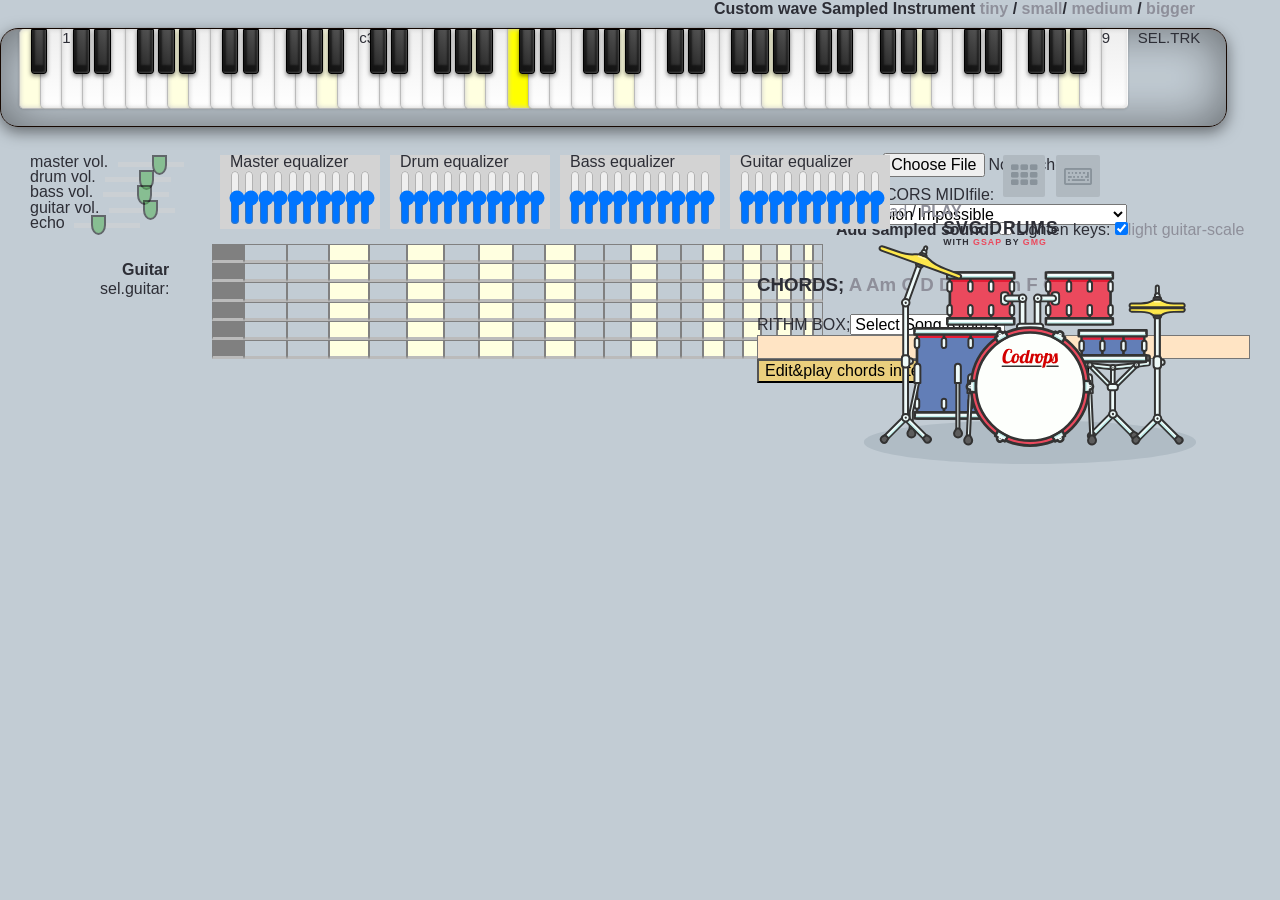
==== index.html @ 3597c22a "Rename ,,,,MyStudio_sampledInstruments.html to index.html" ====
<html>
	<head>
		<!-- myCustomInstrument-->
		<script src="vendors/MIDIFile.js"></script>
		<script src="js/myCustomInstrument.js"></script>
		<script src="vendors/WebAudioFontPlayer_v1.04.js"></script>
		<!-- do not include not used below-->
		<script src="_webaudiofontdata/0250_Acoustic Guitar Steel/0250_JCLive_sf2_file.js"></script>
		<script src="_webaudiofontdata/0290_Elektrik Guitar Overdriven/0290_SBLive_sf2.js"></script>		
		<script src="_webaudiofontdata/0300_Elektrik Guitar Distortion/0300_SBLive_sf2.js"></script>		
		<script src="_webaudiofontdata/0340_Electric Bass pick/0340_SBLive_sf2.js"></script>	
		<script src="_webaudiofontdata/,Drums/SBLive/12835_0_SBLive_sf2.js"></script>		
		<script src="_webaudiofontdata/,Drums/SBLive/12838_0_SBLive_sf2.js"></script>		
		<script src="_webaudiofontdata/,Drums/SBLive/12842_0_SBLive_sf2.js"></script>	
		<!-- - -->
		<link rel="shortcut icon" href="favicon.ico">
		<link rel="stylesheet" type="text/css" href="css/normalize.css">
		<link rel="stylesheet" type="text/css" href="css/my_styles.css">	
		<link rel="stylesheet" type="text/css" href="fonts/font-awesome-4.3.0/css/font-awesome.min.css">
		<script src="vendors/jquery-1.12.1.min.js"></script>
	</head>
	<body>
		<div id='pianoKeyboard'>
			<h4 style="position: fixed;top:0;right:85; margin-top:0;cursor: pointer; z-index: 9;">Custom wave Sampled Instrument
				<a href="#" onclick='document.getElementById("pianoset").style.fontSize ="smaller";'>tiny</a> / 
				<a href="#" onclick='document.getElementById("pianoset").style.fontSize ="medium";'><strong>small</strong></a>/ 
				<a href="#" onclick='document.getElementById("pianoset").style.fontSize ="large";'><strong>medium</strong></a> / 
				<a href="#" onclick='document.getElementById("pianoset").style.fontSize ="x-large";'><strong>bigger</strong></a>
				<br/>
			</h4>
			<ul id="pianoset" class="set">
			<!-- reduced midi keyz
					<li id='0'  class="white c " onclick='playKeyNow(0)'>0</li>
					<li id='1'  class="black cs" onclick='playKeyNow(1)'></li>
					<li id='2'  class="white d " onclick='playKeyNow(2)'></li>
					<li id='3'  class="black ds" onclick='playKeyNow(3)'></li>
					<li id='4'  class="white e " onclick='playKeyNow(4)'></li>
					<li id='5'  class="white f " onclick='playKeyNow(5)'></li>
					<li id='6'  class="black fs" onclick='playKeyNow(6)'></li>
					<li id='7'  class="white g " onclick='playKeyNow(7)'></li>
					<li id='8'  class="black gs" onclick='playKeyNow(8)'></li>
					<li id='9'  class="white a " onclick='playKeyNow(9)'></li>
					<li id='10' class="black bs" onclick='playKeyNow(10)'></li>
					<li id='11' class="white b " onclick='playKeyNow(11)'></li>
					<li id='12' class="white c "  onclick='playKeyNow(0+12*1)'></li>
					<li id='13' class="black cs"  onclick='playKeyNow(1+12*1)'></li>
					<li id='14' class="white d " onclick='playKeyNow(2+12*1)'></li>
					<li id='15' class="black ds"  onclick='playKeyNow(3+12*1)'></li>
					<li id='16' class="white e " onclick='playKeyNow(4+12*1)'></li>
					<li id='17' class="white f "  onclick='playKeyNow(5+12*1)'></li>
					<li id='18' class="black fs" onclick='playKeyNow(6+12*1)'></li>
					<li id='19' class="white g "  onclick='playKeyNow(7+12*1)'></li>
					<li id='20' class="black gs"  onclick='playKeyNow(8+12*1)'></li>
				 -->	
					<li id='21' class="white a " onclick='playKeyNow(9+12*1)'></li>
					<li id='22' class="black bs" onclick='playKeyNow(10+12*1)'></li>
					<li id='23' class="white b " onclick='playKeyNow(11+12*1)'></li>
					<li id='24' class="white c " onclick='playKeyNow(0+12*2)'>1</li> <!-- c1-->
					<li id='25' class="black cs" onclick='playKeyNow(1+12*2)'></li>
					<li id='26' class="white d " onclick='playKeyNow(2+12*2)'></li>
					<li id='27' class="black ds" onclick='playKeyNow(3+12*2)'></li>
					<li id='28' class="white e " onclick='playKeyNow(4+12*2)'></li>
					<li id='29' class="white f " onclick='playKeyNow(5+12*2)'></li>
					<li id='30' class="black fs" onclick='playKeyNow(6+12*2)'></li>
					<li id='31' class="white g " onclick='playKeyNow(7+12*2)'></li>
					<li id='32' class="black gs" onclick='playKeyNow(8+12*2)'></li>
					<li id='33' class="white a " onclick='playKeyNow(9+12*2)'></li>		<!-- A0-->
					<li id='34' class="black bs" onclick='playKeyNow(10+12*2)'></li>
					<li id='35' class="white b " onclick='playKeyNow(11+12*2)'></li>
					<li id='36' class="white c " onclick='playKeyNow(0+12*3)'></li> <!--c2  call middle+12-->
					<li id='37' class="black cs" onclick='playKeyNow(1+12*3)'></li>
					<li id='38' class="white d " onclick='playKeyNow(2+12*3)'></li>
					<li id='39' class="black ds" onclick='playKeyNow(3+12*3)'></li>
					<li id='40' class="white e " onclick='playKeyNow(4+12*3)'></li>
					<li id='41' class="white f " onclick='playKeyNow(5+12*3)'></li>
					<li id='42' class="black fs" onclick='playKeyNow(6+12*3)'></li>
					<li id='43' class="white g " onclick='playKeyNow(7+12*3)'></li>
					<li id='44' class="black gs" onclick='playKeyNow(8+12*3)'></li>
					<li id='45' class="white a " onclick='playKeyNow(9+12*3)'></li>
					<li id='46' class="black bs" onclick='playKeyNow(10+12*3)'></li>
					<li id='47' class="white b " onclick='playKeyNow(11+12*3)'></li>
					<li id='48' class="white c " onclick='playKeyNow(0+12*4)'>c3</li> <!--c3 48 4 -->
					<li id='49' class="black cs" onclick='playKeyNow(1+12*4)'></li>
					<li id='50' class="white d " onclick='playKeyNow(2+12*4)'></li>
					<li id='51' class="black ds" onclick='playKeyNow(3+12*4)'></li>
					<li id='52' class="white e " onclick='playKeyNow(4+12*4)'></li>
					<li id='53' class="white f " onclick='playKeyNow(5+12*4)'></li>
					<li id='54' class="black fs" onclick='playKeyNow(6+12*4)'></li>
					<li id='55' class="white g " onclick='playKeyNow(7+12*4)'></li>
					<li id='56' class="black gs" onclick='playKeyNow(8+12*4)'></li>
					<li id='57' class="white a " onclick='playKeyNow(9+12*4)'></li>
					<li id='58' class="black bs" onclick='playKeyNow(10+12*4)'></li>
					<li id='59' class="white b " onclick='playKeyNow(11+12*4)'></li>
					<li id='60' class="white c " onclick='playKeyNow(0+12*5)'></li> <!-- c4 -->
					<li id='61' class="black cs" onclick='playKeyNow(1+12*5)'></li>
					<li id='62' class="white d " onclick='playKeyNow(2+12*5)'></li>
					<li id='63' class="black ds" onclick='playKeyNow(3+12*5)'></li>
					<li id='64' class="white e " onclick='playKeyNow(4+12*5)'></li>
					<li id='65' class="white f " onclick='playKeyNow(5+12*5)'></li>
					<li id='66' class="black fs" onclick='playKeyNow(6+12*5)'></li>
					<li id='67' class="white g " onclick='playKeyNow(7+12*5)'></li>
					<li id='68' class="black gs" onclick='playKeyNow(8+12*5)'></li>
					<li id='69' class="white a " onclick='playKeyNow(9+12*5)'></li>
					<li id='70' class="black bs" onclick='playKeyNow(10+12*5)'></li>
					<li id='71' class="white b " onclick='playKeyNow(11+12*5)'></li>
					<li id='72' class="white c " onclick='playKeyNow(0+12*6)'></li> <!-- c5 -->
					<li id='73' class="black cs" onclick='playKeyNow(1+12*6)'></li>
					<li id='74' class="white d " onclick='playKeyNow(2+12*6)'></li>
					<li id='75' class="black ds" onclick='playKeyNow(3+12*6)'></li>
					<li id='76' class="white e " onclick='playKeyNow(4+12*6)'></li>
					<li id='77' class="white f " onclick='playKeyNow(5+12*6)'></li>
					<li id='78' class="black fs" onclick='playKeyNow(6+12*6)'></li>
					<li id='79' class="white g " onclick='playKeyNow(7+12*6)'></li>
					<li id='80' class="black gs" onclick='playKeyNow(8+12*6)'></li>
					<li id='81' class="white a " onclick='playKeyNow(9+12*6)'></li>
					<li id='82' class="black bs" onclick='playKeyNow(10+12*6)'></li>
					<li id='83' class="white b " onclick='playKeyNow(11+12*6)'></li>
					<li id='84' class="white c " onclick='playKeyNow(0+12*7)'></li> <!-- c6 -->
					<li id='85' class="black cs" onclick='playKeyNow(1+12*7)'></li>
					<li id='86' class="white d " onclick='playKeyNow(2+12*7)'></li>
					<li id='87' class="black ds" onclick='playKeyNow(3+12*7)'></li>
					<li id='88' class="white e " onclick='playKeyNow(4+12*7)'></li>
					<li id='89' class="white f " onclick='playKeyNow(5+12*7)'></li>
					<li id='90' class="black fs" onclick='playKeyNow(6+12*7)'></li>
					<li id='91' class="white g " onclick='playKeyNow(7+12*7)'></li>
					<li id='92' class="black gs" onclick='playKeyNow(8+12*7)'></li>
					<li id='93' class="white a " onclick='playKeyNow(9+12*7)'></li>
					<li id='94' class="black bs" onclick='playKeyNow(10+12*7)'></li>
					<li id='95' class="white b " onclick='playKeyNow(11+12*7)'></li>
					<li id='96' class="white c " onclick='playKeyNow(0+12*8)'></li> <!-- c7 -->
					<li id='97' class="black cs" onclick='playKeyNow(1+12*7)'></li>
					<li id='98' class="white d " onclick='playKeyNow(2+12*7)'></li>
					<li id='99' class="black ds" onclick='playKeyNow(3+12*7)'></li>
					<li id='100' class="white e " onclick='playKeyNow(4+12*7)'></li>
					<li id='101' class="white f " onclick='playKeyNow(5+12*7)'></li>
					<li id='102' class="black fs" onclick='playKeyNow(6+12*7)'></li>
					<li id='103' class="white g " onclick='playKeyNow(7+12*7)'></li>
					<li id='104' class="black gs" onclick='playKeyNow(8+12*7)'></li>
					<li id='105' class="white a " onclick='playKeyNow(9+12*7)'></li>
					<li id='106' class="black bs" onclick='playKeyNow(10+12*7)'></li>
					<li id='107' class="white b " onclick='playKeyNow(11+12*7)'></li>
					<li id='108' class="white c " onclick='playKeyNow(0+12*8)'>9</li> <!-- c8 -->
					<li><div id="Track" style="margin-right: -33; padding-left: 10; z-index:1">SEL.TRK</div></li>
			</ul>
		</div>
		<div id='guitar'><h4 style="position: fixed;top:240;left:122">Guitar</h4>
			<div id="TrackG" style="position: fixed;top:280;left:100">sel.guitar:</div>
			<ul class="string e">
					<li id="e64" class="64" onclick='my_rithm([64],_c,_chord)' title="64"></li><!-- 40-->
					<li id="e65" class="65" onclick='my_rithm([65],_c,_chord)' title="65"></li>
					<li id="e66" class="66" onclick='my_rithm([66],_c,_chord)' title="66"></li>
					<li id="e67" class="67" onclick='my_rithm([67],_c,_chord)' title="67"></li>
					<li id="e68" class="68" onclick='my_rithm([68],_c,_chord)' title="68"></li>
					<li id="e69" class="69" onclick='my_rithm([69],_c,_chord)' title="69"></li>
					<li id="e70" class="70" onclick='my_rithm([70],_c,_chord)' title="70"></li>
					<li id="e71" class="71" onclick='my_rithm([71],_c,_chord)' title="71"></li>
					<li id="e72" class="72" onclick='my_rithm([72],_c,_chord)' title="72"></li>
					<li id="e73" class="73" onclick='my_rithm([73],_c,_chord)' title="73"></li>
					<li id="e74" class="74" onclick='my_rithm([74],_c,_chord)' title="74"></li>
					<li id="e75" class="75" onclick='my_rithm([75],_c,_chord)' title="75"></li>
					<li id="e76" class="76" onclick='my_rithm([76],_c,_chord)' title="76"></li>
					<li id="e77" class="77" onclick='my_rithm([77],_c,_chord)' title="77"></li>
					<li id="e78" class="78" onclick='my_rithm([78],_c,_chord)' title="78"></li>
					<li id="e79" class="79" onclick='my_rithm([79],_c,_chord)' title="79"></li>
					<li id="e80" class="80" onclick='my_rithm([80],_c,_chord)' title="80"></li>
					<li id="e81" class="81" onclick='my_rithm([81],_c,_chord)' title="81"></li>
					<li id="e82" class="82" onclick='my_rithm([82],_c,_chord)' title="82"></li>
					<li id="e83" class="83" onclick='my_rithm([83],_c,_chord)' title="83"></li>
					<li id="e84" class="84" onclick='my_rithm([84],_c,_chord)' title="84"></li>
					<li id="e85" class="85" onclick='my_rithm([85],_c,_chord)' title="85"></li>
					<li id="e86" class="86" onclick='my_rithm([86],_c,_chord)' title="86"></li>
			</ul>
			<ul class="string B">
					<li id="B59" class="59" onclick='my_rithm([59],_c,_chord)'title="59"></li><!-- 40-->
					<li id="B60" class="60" onclick='my_rithm([60],_c,_chord)'title="60"></li>
					<li id="B61" class="61" onclick='my_rithm([61],_c,_chord)'title="61"></li>
					<li id="B62" class="62" onclick='my_rithm([62],_c,_chord)'title="62"></li>
					<li id="B63" class="63" onclick='my_rithm([63],_c,_chord)'title="63"></li>
					<li id="B64" class="64" onclick='my_rithm([64],_c,_chord)'title="64"></li>
					<li id="B65" class="65" onclick='my_rithm([65],_c,_chord)'title="65"></li>
					<li id="B66" class="66" onclick='my_rithm([66],_c,_chord)'title="66"></li>
					<li id="B67" class="67" onclick='my_rithm([67],_c,_chord)'title="67"></li>
					<li id="B68" class="68" onclick='my_rithm([68],_c,_chord)'title="68"></li>
					<li id="B69" class="69" onclick='my_rithm([69],_c,_chord)'title="69"></li>
					<li id="B70" class="70" onclick='my_rithm([70],_c,_chord)'title="70"></li>
					<li id="B71" class="71" onclick='my_rithm([71],_c,_chord)'title="71"></li>
					<li id="B72" class="72" onclick='my_rithm([72],_c,_chord)'title="72"></li>
					<li id="B73" class="73" onclick='my_rithm([73],_c,_chord)'title="73"></li>
					<li id="B74" class="74" onclick='my_rithm([74],_c,_chord)'title="74"></li>
					<li id="B75" class="75" onclick='my_rithm([75],_c,_chord)'title="75"></li>
					<li id="B76" class="76" onclick='my_rithm([76],_c,_chord)'title="76"></li>
					<li id="B77" class="77" onclick='my_rithm([77],_c,_chord)'title="77"></li>
					<li id="B78" class="78" onclick='my_rithm([78],_c,_chord)'title="78"></li>
					<li id="B79" class="79" onclick='my_rithm([79],_c,_chord)'title="79"></li>
					<li id="B80" class="80" onclick='my_rithm([80],_c,_chord)'title="80"></li>
					<li id="B81" class="81" onclick='my_rithm([81],_c,_chord)'title="81"></li>
			</ul>
			<ul class="string G">
					<li id="G55" class="55" onclick='my_rithm([55],_c,_chord)'title="55"></li><!-- 40-->
					<li id="G56" class="56" onclick='my_rithm([56],_c,_chord)'title="56"></li>
					<li id="G57" class="57" onclick='my_rithm([57],_c,_chord)'title="57"></li>
					<li id="G58" class="58" onclick='my_rithm([58],_c,_chord)'title="58"></li>
					<li id="G59" class="59" onclick='my_rithm([59],_c,_chord)'title="59"></li>
					<li id="G60" class="60" onclick='my_rithm([60],_c,_chord)'title="60"></li>
					<li id="G61" class="61" onclick='my_rithm([61],_c,_chord)'title="61"></li>
					<li id="G62" class="62" onclick='my_rithm([62],_c,_chord)'title="62"></li>
					<li id="G63" class="63" onclick='my_rithm([63],_c,_chord)'title="63"></li>
					<li id="G64" class="64" onclick='my_rithm([64],_c,_chord)'title="64"></li>
					<li id="G65" class="65" onclick='my_rithm([65],_c,_chord)'title="65"></li>
					<li id="G66" class="66" onclick='my_rithm([66],_c,_chord)'title="66"></li>
					<li id="G67" class="67" onclick='my_rithm([67],_c,_chord)'title="67"></li>
					<li id="G68" class="68" onclick='my_rithm([68],_c,_chord)'title="68"></li>
					<li id="G69" class="69" onclick='my_rithm([69],_c,_chord)'title="69"></li>
					<li id="G70" class="70" onclick='my_rithm([70],_c,_chord)'title="70"></li>
					<li id="G71" class="71" onclick='my_rithm([71],_c,_chord)'title="71"></li>
					<li id="G72" class="72" onclick='my_rithm([72],_c,_chord)'title="72"></li>
					<li id="G73" class="73" onclick='my_rithm([73],_c,_chord)'title="73"></li>
					<li id="G74" class="74" onclick='my_rithm([74],_c,_chord)'title="74"></li>
					<li id="G75" class="75" onclick='my_rithm([75],_c,_chord)'title="75"></li>
					<li id="G76" class="76" onclick='my_rithm([76],_c,_chord)'title="76"></li>
					<li id="G77" class="77" onclick='my_rithm([77],_c,_chord)'title="77"></li>
			</ul>
			<ul class="string D">
					<li id="D50" class="50" onclick='my_rithm([50],_c,_chord)'title="50"></li><!-- 40-->
					<li id="D51" class="51" onclick='my_rithm([51],_c,_chord)'title="51"></li>
					<li id="D52" class="52" onclick='my_rithm([52],_c,_chord)'title="52"></li>
					<li id="D53" class="53" onclick='my_rithm([53],_c,_chord)'title="53"></li>
					<li id="D54" class="54" onclick='my_rithm([54],_c,_chord)'title="54"></li>
					<li id="D55" class="55" onclick='my_rithm([55],_c,_chord)'title="55"></li>
					<li id="D56" class="56" onclick='my_rithm([56],_c,_chord)'title="56"></li>
					<li id="D57" class="57" onclick='my_rithm([57],_c,_chord)'title="57"></li>
					<li id="D58" class="58" onclick='my_rithm([58],_c,_chord)'title="58"></li>
					<li id="D59" class="59" onclick='my_rithm([59],_c,_chord)'title="59"></li>
					<li id="D60" class="60" onclick='my_rithm([60],_c,_chord)'title="60"></li>
					<li id="D61" class="61" onclick='my_rithm([61],_c,_chord)'title="61"></li>
					<li id="D62" class="62" onclick='my_rithm([62],_c,_chord)'title="62"></li>
					<li id="D63" class="63" onclick='my_rithm([63],_c,_chord)'title="63"></li>
					<li id="D64" class="64" onclick='my_rithm([64],_c,_chord)'title="64"></li>
					<li id="D65" class="65" onclick='my_rithm([65],_c,_chord)'title="65"></li>
					<li id="D66" class="66" onclick='my_rithm([66],_c,_chord)'title="66"></li>
					<li id="D67" class="67" onclick='my_rithm([67],_c,_chord)'title="67"></li>
					<li id="D68" class="68" onclick='my_rithm([68],_c,_chord)'title="68"></li>
					<li id="D69" class="69" onclick='my_rithm([69],_c,_chord)'title="69"></li>
					<li id="D70" class="70" onclick='my_rithm([70],_c,_chord)'title="70"></li>
					<li id="D71" class="71" onclick='my_rithm([71],_c,_chord)'title="71"></li>
					<li id="D72" class="72" onclick='my_rithm([72],_c,_chord)'title="72"></li>
			</ul>
			<ul class="string A">
					<li id="A45" class="45" onclick='my_rithm([45],_c,_chord)'title="45"></li><!-- 40-->
					<li id="A46" class="46" onclick='my_rithm([46],_c,_chord)'title="46"></li>
					<li id="A47" class="47" onclick='my_rithm([47],_c,_chord)'title="47"></li>
					<li id="A48" class="48" onclick='my_rithm([48],_c,_chord)'title="48"></li>
					<li id="A49" class="49" onclick='my_rithm([49],_c,_chord)'title="49"></li>
					<li id="A50" class="50" onclick='my_rithm([50],_c,_chord)'title="50"></li>
					<li id="A51" class="51" onclick='my_rithm([51],_c,_chord)'title="51"></li>
					<li id="A52" class="52" onclick='my_rithm([52],_c,_chord)'title="52"></li>
					<li id="A53" class="53" onclick='my_rithm([53],_c,_chord)'title="53"></li>
					<li id="A54" class="54" onclick='my_rithm([54],_c,_chord)'title="54"></li>
					<li id="A55" class="55" onclick='my_rithm([55],_c,_chord)'title="55"></li>
					<li id="A56" class="56" onclick='my_rithm([56],_c,_chord)'title="56"></li>
					<li id="A57" class="57" onclick='my_rithm([57],_c,_chord)'title="57"></li>
					<li id="A58" class="58" onclick='my_rithm([58],_c,_chord)'title="58"></li>
					<li id="A59" class="59" onclick='my_rithm([59],_c,_chord)'title="59"></li>
					<li id="A60" class="60" onclick='my_rithm([60],_c,_chord)'title="60"></li>
					<li id="A61" class="61" onclick='my_rithm([61],_c,_chord)'title="61"></li>
					<li id="A62" class="62" onclick='my_rithm([62],_c,_chord)'title="62"></li>
					<li id="A63" class="63" onclick='my_rithm([63],_c,_chord)'title="63"></li>
					<li id="A64" class="64" onclick='my_rithm([64],_c,_chord)'title="64"></li>
					<li id="A65" class="65" onclick='my_rithm([65],_c,_chord)'title="65"></li>
					<li id="A66" class="66" onclick='my_rithm([66],_c,_chord)'title="66"></li>
					<li id="A67" class="67" onclick='my_rithm([67],_c,_chord)'title="67"></li>
			</ul>
			<ul class="string E">
					<li id="E40" class="40" onclick='my_rithm([40],_c,_chord)'title="40"></li><!-- 40-->
					<li id="E41" class="41" onclick='my_rithm([41],_c,_chord)'title="41"></li>
					<li id="E42" class="42" onclick='my_rithm([42],_c,_chord)'title="42"></li>
					<li id="E43" class="43" onclick='my_rithm([43],_c,_chord)'title="43"></li>
					<li id="E44" class="44" onclick='my_rithm([44],_c,_chord)'title="44"></li>
					<li id="E45" class="45" onclick='my_rithm([45],_c,_chord)'title="45"></li>
					<li id="E46" class="46" onclick='my_rithm([46],_c,_chord)'title="46"></li>
					<li id="E47" class="47" onclick='my_rithm([47],_c,_chord)'title="47"></li>
					<li id="E48" class="48" onclick='my_rithm([48],_c,_chord)'title="48"></li>
					<li id="E49" class="49" onclick='my_rithm([49],_c,_chord)'title="49"></li>
					<li id="E50" class="50" onclick='my_rithm([50],_c,_chord)'title="50"></li>
					<li id="E51" class="51" onclick='my_rithm([51],_c,_chord)'title="51"></li>
					<li id="E52" class="52" onclick='my_rithm([52],_c,_chord)'title="52"></li>
					<li id="E53" class="53" onclick='my_rithm([53],_c,_chord)'title="53"></li>
					<li id="E54" class="54" onclick='my_rithm([54],_c,_chord)'title="54"></li>
					<li id="E55" class="55" onclick='my_rithm([55],_c,_chord)'title="55"></li>
					<li id="E56" class="56" onclick='my_rithm([56],_c,_chord)'title="56"></li>
					<li id="E57" class="57" onclick='my_rithm([57],_c,_chord)'title="57"></li>
					<li id="E58" class="58" onclick='my_rithm([58],_c,_chord)'title="58"></li>
					<li id="E59" class="59" onclick='my_rithm([59],_c,_chord)'title="59"></li>
					<li id="E60" class="60" onclick='my_rithm([60],_c,_chord)'title="60"></li>
					<li id="E61" class="61" onclick='my_rithm([61],_c,_chord)'title="61"></li>
					<li id="E62" class="62" onclick='my_rithm([62],_c,_chord)'title="62"></li>
			</ul>

			</div>
		<div id='getit'> <p>Local: <input type="file" id="filesinput" name="filesarr[]"/></p><br>
			<p>Select CORS MIDIfile: <select id='midi'></select></p>
			<a href="#" onclick="_download()">Download</a> / <a href="#" onclick="_play()"><strong>PLAY</strong></a><br>
			<strong>Add sampled sound: </strong><input type="checkbox" id="myCheck">
			Lighten keys: <input type="checkbox" id="myCheck2" checked><a href="#" onclick="scale.forEach(function(elm,ndx){showNoteOnKeyboard(elm,3333);});">light guitar-scale</a>
			<div id='my_rithm'>
				<h3>CHORDS; 
				<a href="#" onclick="my_rithm(A,_c,_chord)"> A</a>
				<a href="#" onclick="my_rithm(Am,_c,_chord)"> Am</a>
				<a href="#" onclick="my_rithm(C,_c,_chord)"> C</a>
				<a href="#" onclick="my_rithm(D,_c,_chord)"> D</a>
				<a href="#" onclick="my_rithm(Dm,_c,_chord)"> Dm</a>
				<a href="#" onclick="my_rithm(E,_c,_chord)"> E</a>
				<a href="#" onclick="my_rithm(Em,_c,_chord)"> Em</a>
				<a href="#" onclick="my_rithm(F,_c,_chord)"> F</a>
				<a href="#" onclick="my_rithm(G,_c,_chord)"> G</a>
				<a href="#" onclick="my_rithm(B,_c,_chord)"> B</a>
				</h3>
				RITHM BOX;<select id="rdyrths">
					<option value="Am C " selected>Select Song Rithm</option>
					<option value="Am/ C E\\ G/ Am Am= C/ G\\ C G" >Animals Path</option>
					<option value=" C G C G" >CGCG</option>
				</select><br>
				<textarea id="textToArray"  rows="1" cols="50"style="resize:none; background:bisque;"></textarea><br>
				<button onclick="textaeratoArray(1)"style="resize:none; background:#eacf7d;">Edit&play chords in textArea</button>
				<button onclick="textaeratoArray(1);textaeratoArray(1);"style="resize:none; background:#eacf7d;">Twin</button>
				<button onclick="textaeratoArray(2)"style="resize:none; background:#eacf7d;">Twice</button>
				<div id="arrayOutput"></div>
			</div>	
			<script type="text/javascript"> var debug=true; ///////////// rthm
				var scale = [28, 45, 50, 55, 67, 76];
				var A = [40, 45, 52, 57, 61, 64];
				var Am = [4+12*3+0, 9+12*3+0, 2+12*4+2, 7+12*4+2, 11+12*4+1, 4+12*5+0];
				var B = [41, 46, 53, 58, 62, 65];
				var C =  [4+12*3+0, 9+12*3+3, 2+12*4+2, 7+12*4+0, 11+12*4+1, 4+12*5+0];
				var D = [50, 57, 62, 66];
				var Dm = [50, 57, 62, 65];
				var E =  [4+12*3+0, 9+12*3+2, 2+12*4+2, 7+12*4+1, 11+12*4+0, 4+12*5+0];
				var Em = [40, 47, 52, 59];
				var F = [41, 48, 53, 57, 60, 65];
				var G =  [4+12*3+3, 9+12*3+2, 2+12*4+0, 7+12*4+0, 11+12*4+0, 4+12*5+3];			
				var _c='chords', _s='snap', _d='strumpD',_u='StrumUp',  _song='song', _chord='rithm';
				var slct_rx = document.getElementById('rdyrths');
				var textArea_Elm = document.getElementById('textToArray');
				var arrayOutput = document.getElementById('arrayOutput');
				var varNames = varStyle = new Array();
				///* insert selected rithm to txtarea  stalls*/
				slct_rx.addEventListener("change",function(event){varNames=[];varStyle=[];textArea_Elm.innerText=slct_rx.value;});//, false);
				//
				var selectedPreset = _tone_0250_JCLive_sf2_file;
				function textaeratoArray(n){ arrayOutput.innerText=''; ////// on click play textarea/// get names
						var y=textArea_Elm.value;
						if(n>1) y+=y;
						var x = y.trim().split(' ');	if(debug)console.log(x);//x = JSON.stringify(x);
						for (var i=0; i<x.length; i++){
								// split style
								varStyle[i]=_c;
								if(/[\/]/.test(x[i])) varStyle[i]=_u;
								if(/[\\]/.test(x[i])) varStyle[i]=_d;
								if(/[\=]/.test(x[i])) varStyle[i]=_s;
								x[i] = x[i].replace(/[^\w\s]/gi, ''); //clean specials
								varNames[i]= window[x[i]]; arrayOutput.innerText +=varNames[i]+' '+varStyle[i]+'\n';
						}
						my_rithm(varNames,varStyle,_song);
						varNames = []; varStyle = [];
				}	
				function my_guitar(key){Gplayer.queueChord( audioContext, audioContext.destination, selectedPreset, 0, key, 3);}
				function my_rithm(_notesArray,style,z){ var dur = 1000; Gplayer.cancelQueue(audioContext); ///////
					if(z=='song'){var midiNotes = _notesArray;}
					if(z=='rithm'){var midiNotes = [_notesArray]; var crd=true;}
					if(debug)console.log(midiNotes,style);
					midiNotes.forEach(function (el, index) {if(debug)console.log(el);
						setTimeout(function () {
							midiNotes[index].forEach(function(elm,ndx){showNoteOnKeyboard(elm,dur*1.5);});///
							if(crd){
								if(style=='chords') Gplayer.queueChord(		audioContext, audioContext.destination, selectedPreset, 0, el, 1.5);
								if(style=='snap')	 Gplayer.queueSnap(		  audioContext, audioContext.destination, selectedPreset, 0, el, 1.5);
								if(style=='strumpD')Gplayer.queueStrumDown(audioContext, audioContext.destination, selectedPreset, 0, el, 1.5);
								if(style=='StrumUp')Gplayer.queueStrumUp(	audioContext, audioContext.destination, selectedPreset, 0, el, 1.5);
							}else{
								if(style[index]=='chords') Gplayer.queueChord(		 audioContext, audioContext.destination, selectedPreset, 0, el, 1.5);
								if(style[index]=='snap')	 Gplayer.queueSnap(		 audioContext, audioContext.destination, selectedPreset, 0, el, 1.5);
								if(style[index]=='strumpD')Gplayer.queueStrumDown(audioContext, audioContext.destination, selectedPreset, 0, el, 1.5);
								if(style[index]=='StrumUp')Gplayer.queueStrumUp(	 audioContext, audioContext.destination, selectedPreset, 0, el, 1.5);
							}
						}, index * dur);
						setTimeout(function(){arrayOutput.innerText='';}, 5000);
					});
					if(debug)console.log('rithm Loop finished.');
				}
			</script>
	
			<script>//cors
				var _files=[
				{title:'Test file',path:'Audio/midi/123.mid'},
				{title:'Dave Brubeck -Take Five',path:'Audio/midi/brubeck_dave-take_five.mid'},
				{title:'Jerry Lee Lewis -Great Balls of Fire',path:'Audio/midi/Jerry_Lee_Lewis_-_Great_Balls_of_Fire.mid'},
				{title:'Mission Impossible',path:'Audio/midi/Movie_Themes_-_Mission_Impossible.mid'},
				{title:'Mozart -Symphony No.40 p.1,',path:'Audio/midi/sym40-1.mid'},
				{title:'Nirvana - Come As You Are',path:'Audio/midi/Nirvana_-_Come_As_You_Are.mid'},
				{title:'Pirates of the Caribbean',path:'Audio/midi/Hans_Zimmer_-_Pirates_Of_The_Caribbean.mid'},
				{title:'Psycho ',path:'Audio/midi/Movie_Themes_-_Psycho.mid'},
				{title:'The Good, the Bad and the Ugly',path:'Audio/midi/GoodTheBadAndTheUgly.mid'},
				{title:'The Phantom of the Opera',path:'Audio/midi/Movie_Themes_-_Phantom_Of_The_Opera.mid'},
				{title:'U96 Das Boot',path:'Audio/midi/DasBoot.mid'},
				{title:'Sample 1',path:'Audio/C2right.mp3'},
				{title:'Sample 2',path:'Audio/F2right.mp3'}
				];
				var selmdx = document.getElementById('midi');/* selected */ 
				for(var i = 0; i < _files.length; i++){
					var opt = document.createElement('option'); if(debug)console.log(_files[i].title,_files[i].path);
					opt.innerHTML = ''+(i+1)+'. '+_files[i].title;
					opt.value = _files[i].path; if(debug)console.log(opt.innerHTML,opt.value);
					if(i==3){opt.selected = 'selected'}
					selmdx.appendChild(opt);
				}
				function _download() {var c=selmdx.value; location.href=c;if(debug)console.log(c);
					///gerekyok//let steak = _files.filter(obj => obj.title === c); console.log(c, steak[0].title, steak[0].path);l ocation.href=steak[0].path;
				}	
				function _play() {var c=selmdx.value; handleExample(c);
					///gerekyok//let steak = _files.filter(obj => obj.title === c); console.log(c, steak[0].title, steak[0].path); handleExample(steak[0].path);
				}								
			</script>	
		</div>
		<div id='Cntrls'></div>
		<div style='position: fixed; width:200px; left: 30; top: 155;'>
			<p>master vol. <input type="range" class="slider" value="1.0" min="0.0" max="1.5" step="0.1" onchange="channelMaster.output.gain.setTargetAtTime(value,0,0.0001);"></p>
			<p>drum vol.   <input type="range" class="slider" value="1.0" min="0.0" max="1.5" step="0.1" onchange="channelDrums.output.gain.setTargetAtTime(value,0,0.0001);"></p>
			<p>bass vol.   <input type="range" class="slider" value="1.0" min="0.0" max="1.5" step="0.1" onchange="channelBass.output.gain.setTargetAtTime(value,0,0.0001);"></p>
			<p>guitar vol. <input type="range" class="slider" value="1.0" min="0.0" max="1.5" step="0.1" onchange="channelDistortion.output.gain.setTargetAtTime(value,0,0.0001);"></p>
			<p>echo <input type="range" class="slider" value="0.5" min="0.0" max="1.5" step="0.1" onchange="reverberator.wet.gain.setTargetAtTime(value,0,0.0001);"></p>
		</div>	
		<div class='mixer' style='left: 220;'>
		<p>Master equalizer</p>	
			<input type="range" orient="vertical" value="0.0" min="-10.0" max="10.0" step="1" onchange="channelMaster.band32.gain.setTargetAtTime(value,0,0.0001);"/>
			<input type="range" orient="vertical" value="0.0" min="-10.0" max="10.0" step="1" onchange="channelMaster.band64.gain.setTargetAtTime(value,0,0.0001);"/>
			<input type="range" orient="vertical" value="0.0" min="-10.0" max="10.0" step="1" onchange="channelMaster.band128.gain.setTargetAtTime(value,0,0.0001);"/>
			<input type="range" orient="vertical" value="0.0" min="-10.0" max="10.0" step="1" onchange="channelMaster.band256.gain.setTargetAtTime(value,0,0.0001);"/>
			<input type="range" orient="vertical" value="0.0" min="-10.0" max="10.0" step="1" onchange="channelMaster.band512.gain.setTargetAtTime(value,0,0.0001);"/>
			<input type="range" orient="vertical" value="0.0" min="-10.0" max="10.0" step="1" onchange="channelMaster.band1k.gain.setTargetAtTime(value,0,0.0001);"/>
			<input type="range" orient="vertical" value="0.0" min="-10.0" max="10.0" step="1" onchange="channelMaster.band2k.gain.setTargetAtTime(value,0,0.0001);"/>
			<input type="range" orient="vertical" value="0.0" min="-10.0" max="10.0" step="1" onchange="channelMaster.band4k.gain.setTargetAtTime(value,0,0.0001);"/>
			<input type="range" orient="vertical" value="0.0" min="-10.0" max="10.0" step="1" onchange="channelMaster.band8k.gain.setTargetAtTime(value,0,0.0001);"/>
			<input type="range" orient="vertical" value="0.0" min="-10.0" max="10.0" step="1" onchange="channelMaster.band16k.gain.setTargetAtTime(value,0,0.0001);"/>
		</div>	
		<div class='mixer' style='left: 390;'>
		<p>Drum equalizer</p>
			<input type="range" orient="vertical" value="0.0" min="-10.0" max="10.0" step="1" onchange="channelDrums.band32.gain.setTargetAtTime(value,0,0.0001);"/>
			<input type="range" orient="vertical" value="0.0" min="-10.0" max="10.0" step="1" onchange="channelDrums.band64.gain.setTargetAtTime(value,0,0.0001);"/>
			<input type="range" orient="vertical" value="0.0" min="-10.0" max="10.0" step="1" onchange="channelDrums.band128.gain.setTargetAtTime(value,0,0.0001);"/>
			<input type="range" orient="vertical" value="0.0" min="-10.0" max="10.0" step="1" onchange="channelDrums.band256.gain.setTargetAtTime(value,0,0.0001);"/>
			<input type="range" orient="vertical" value="0.0" min="-10.0" max="10.0" step="1" onchange="channelDrums.band512.gain.setTargetAtTime(value,0,0.0001);"/>
			<input type="range" orient="vertical" value="0.0" min="-10.0" max="10.0" step="1" onchange="channelDrums.band1k.gain.setTargetAtTime(value,0,0.0001);"/>
			<input type="range" orient="vertical" value="0.0" min="-10.0" max="10.0" step="1" onchange="channelDrums.band2k.gain.setTargetAtTime(value,0,0.0001);"/>
			<input type="range" orient="vertical" value="0.0" min="-10.0" max="10.0" step="1" onchange="channelDrums.band4k.gain.setTargetAtTime(value,0,0.0001);"/>
			<input type="range" orient="vertical" value="0.0" min="-10.0" max="10.0" step="1" onchange="channelDrums.band8k.gain.setTargetAtTime(value,0,0.0001);"/>
			<input type="range" orient="vertical" value="0.0" min="-10.0" max="10.0" step="1" onchange="channelDrums.band16k.gain.setTargetAtTime(value,0,0.0001);"/>
		</div>
		<div class='mixer' style='left: 560;'>
		<p>Bass equalizer</p>	
			<input type="range" orient="vertical" value="0.0" min="-10.0" max="10.0" step="1" onchange="channelBass.band32.gain.setTargetAtTime(value,0,0.0001);"/>
			<input type="range" orient="vertical" value="0.0" min="-10.0" max="10.0" step="1" onchange="channelBass.band64.gain.setTargetAtTime(value,0,0.0001);"/>
			<input type="range" orient="vertical" value="0.0" min="-10.0" max="10.0" step="1" onchange="channelBass.band128.gain.setTargetAtTime(value,0,0.0001);"/>
			<input type="range" orient="vertical" value="0.0" min="-10.0" max="10.0" step="1" onchange="channelBass.band256.gain.setTargetAtTime(value,0,0.0001);"/>
			<input type="range" orient="vertical" value="0.0" min="-10.0" max="10.0" step="1" onchange="channelBass.band512.gain.setTargetAtTime(value,0,0.0001);"/>
			<input type="range" orient="vertical" value="0.0" min="-10.0" max="10.0" step="1" onchange="channelBass.band1k.gain.setTargetAtTime(value,0,0.0001);"/>
			<input type="range" orient="vertical" value="0.0" min="-10.0" max="10.0" step="1" onchange="channelBass.band2k.gain.setTargetAtTime(value,0,0.0001);"/>
			<input type="range" orient="vertical" value="0.0" min="-10.0" max="10.0" step="1" onchange="channelBass.band4k.gain.setTargetAtTime(value,0,0.0001);"/>
			<input type="range" orient="vertical" value="0.0" min="-10.0" max="10.0" step="1" onchange="channelBass.band8k.gain.setTargetAtTime(value,0,0.0001);"/>
			<input type="range" orient="vertical" value="0.0" min="-10.0" max="10.0" step="1" onchange="channelBass.band16k.gain.setTargetAtTime(value,0,0.0001);"/>
		</div>
		<div class='mixer' style='left: 730;'>
		<p>Guitar equalizer</p>	
			<input type="range" orient="vertical" value="0.0" min="-10.0" max="10.0" step="1" onchange="channelDistortion.band32.gain.setTargetAtTime(value,0,0.0001);"/>
			<input type="range" orient="vertical" value="0.0" min="-10.0" max="10.0" step="1" onchange="channelDistortion.band64.gain.setTargetAtTime(value,0,0.0001);"/>
			<input type="range" orient="vertical" value="0.0" min="-10.0" max="10.0" step="1" onchange="channelDistortion.band128.gain.setTargetAtTime(value,0,0.0001);"/>
			<input type="range" orient="vertical" value="0.0" min="-10.0" max="10.0" step="1" onchange="channelDistortion.band256.gain.setTargetAtTime(value,0,0.0001);"/>
			<input type="range" orient="vertical" value="0.0" min="-10.0" max="10.0" step="1" onchange="channelDistortion.band512.gain.setTargetAtTime(value,0,0.0001);"/>
			<input type="range" orient="vertical" value="0.0" min="-10.0" max="10.0" step="1" onchange="channelDistortion.band1k.gain.setTargetAtTime(value,0,0.0001);"/>
			<input type="range" orient="vertical" value="0.0" min="-10.0" max="10.0" step="1" onchange="channelDistortion.band2k.gain.setTargetAtTime(value,0,0.0001);"/>
			<input type="range" orient="vertical" value="0.0" min="-10.0" max="10.0" step="1" onchange="channelDistortion.band4k.gain.setTargetAtTime(value,0,0.0001);"/>
			<input type="range" orient="vertical" value="0.0" min="-10.0" max="10.0" step="1" onchange="channelDistortion.band8k.gain.setTargetAtTime(value,0,0.0001);"/>
			<input type="range" orient="vertical" value="0.0" min="-10.0" max="10.0" step="1" onchange="channelDistortion.band16k.gain.setTargetAtTime(value,0,0.0001);"/>
		</div>
    <!-- svg drum container -->
		<div class="container">
			<div class="content">
			  <header class="codrops-header"><h1>svg.Drums <span>with <a href="http://greensock.com/">GSAP</a> by <a href="./">GMG</a></span></h1></header>
				<div id="container-sequencer" class="container-sequencer collapse">
					<div id="sequencer" class="sequencer">
						<div class="row" data-target-drum="crash">
							<img src="img/drums/crash.png" alt="Crash">
							<label><input type="checkbox"><span></span></label>
							<label><input type="checkbox"><span></span></label>
							<label><input type="checkbox"><span></span></label>
							<label><input type="checkbox"><span></span></label>
							<label><input type="checkbox"><span></span></label>
							<label><input type="checkbox"><span></span></label>
							<label><input type="checkbox"><span></span></label>
							<label><input type="checkbox"><span></span></label>
							<label><input type="checkbox"><span></span></label>
							<label><input type="checkbox"><span></span></label>
							<label><input type="checkbox"><span></span></label>
							<label><input type="checkbox"><span></span></label>
							<label><input type="checkbox"><span></span></label>
							<label><input type="checkbox"><span></span></label>
							<label><input type="checkbox"><span></span></label>
							<label><input type="checkbox"><span></span></label>
						</div>
						<div class="row" data-target-drum="hiHat">
							<img src="img/drums/hi-hat.png" alt="Hi hat">
							<label><input type="checkbox"><span></span></label>
							<label><input type="checkbox"><span></span></label>
							<label><input type="checkbox"><span></span></label>
							<label><input type="checkbox"><span></span></label>
							<label><input type="checkbox"><span></span></label>
							<label><input type="checkbox"><span></span></label>
							<label><input type="checkbox"><span></span></label>
							<label><input type="checkbox"><span></span></label>
							<label><input type="checkbox"><span></span></label>
							<label><input type="checkbox"><span></span></label>
							<label><input type="checkbox"><span></span></label>
							<label><input type="checkbox"><span></span></label>
							<label><input type="checkbox"><span></span></label>
							<label><input type="checkbox"><span></span></label>
							<label><input type="checkbox"><span></span></label>
							<label><input type="checkbox"><span></span></label>
						</div>
						<div class="row" data-target-drum="snare">
							<img src="img/drums/snare.png" alt="Snare">
							<label><input type="checkbox"><span></span></label>
							<label><input type="checkbox"><span></span></label>
							<label><input type="checkbox"><span></span></label>
							<label><input type="checkbox"><span></span></label>
							<label><input type="checkbox"><span></span></label>
							<label><input type="checkbox"><span></span></label>
							<label><input type="checkbox"><span></span></label>
							<label><input type="checkbox"><span></span></label>
							<label><input type="checkbox"><span></span></label>
							<label><input type="checkbox"><span></span></label>
							<label><input type="checkbox"><span></span></label>
							<label><input type="checkbox"><span></span></label>
							<label><input type="checkbox"><span></span></label>
							<label><input type="checkbox"><span></span></label>
							<label><input type="checkbox"><span></span></label>
							<label><input type="checkbox"><span></span></label>
						</div>
						<div class="row" data-target-drum="rightTom">
							<img src="img/drums/right-tom.png" alt="Right tom">
							<label><input type="checkbox"><span></span></label>
							<label><input type="checkbox"><span></span></label>
							<label><input type="checkbox"><span></span></label>
							<label><input type="checkbox"><span></span></label>
							<label><input type="checkbox"><span></span></label>
							<label><input type="checkbox"><span></span></label>
							<label><input type="checkbox"><span></span></label>
							<label><input type="checkbox"><span></span></label>
							<label><input type="checkbox"><span></span></label>
							<label><input type="checkbox"><span></span></label>
							<label><input type="checkbox"><span></span></label>
							<label><input type="checkbox"><span></span></label>
							<label><input type="checkbox"><span></span></label>
							<label><input type="checkbox"><span></span></label>
							<label><input type="checkbox"><span></span></label>
							<label><input type="checkbox"><span></span></label>
						</div>
						<div class="row" data-target-drum="leftTom">
							<img src="img/drums/left-tom.png" alt="Left tom">
							<label><input type="checkbox"><span></span></label>
							<label><input type="checkbox"><span></span></label>
							<label><input type="checkbox"><span></span></label>
							<label><input type="checkbox"><span></span></label>
							<label><input type="checkbox"><span></span></label>
							<label><input type="checkbox"><span></span></label>
							<label><input type="checkbox"><span></span></label>
							<label><input type="checkbox"><span></span></label>
							<label><input type="checkbox"><span></span></label>
							<label><input type="checkbox"><span></span></label>
							<label><input type="checkbox"><span></span></label>
							<label><input type="checkbox"><span></span></label>
							<label><input type="checkbox"><span></span></label>
							<label><input type="checkbox"><span></span></label>
							<label><input type="checkbox"><span></span></label>
							<label><input type="checkbox"><span></span></label>
						</div>
						<div class="row" data-target-drum="floorTom">
							<img src="img/drums/floor-tom.png" alt="Floor tom">
							<label><input type="checkbox"><span></span></label>
							<label><input type="checkbox"><span></span></label>
							<label><input type="checkbox"><span></span></label>
							<label><input type="checkbox"><span></span></label>
							<label><input type="checkbox"><span></span></label>
							<label><input type="checkbox"><span></span></label>
							<label><input type="checkbox"><span></span></label>
							<label><input type="checkbox"><span></span></label>
							<label><input type="checkbox"><span></span></label>
							<label><input type="checkbox"><span></span></label>
							<label><input type="checkbox"><span></span></label>
							<label><input type="checkbox"><span></span></label>
							<label><input type="checkbox"><span></span></label>
							<label><input type="checkbox"><span></span></label>
							<label><input type="checkbox"><span></span></label>
							<label><input type="checkbox"><span></span></label>
						</div>
						<div class="row" data-target-drum="kick">
							<img src="img/drums/kick.png" alt="Kick">
							<label><input type="checkbox"><span></span></label>
							<label><input type="checkbox"><span></span></label>
							<label><input type="checkbox"><span></span></label>
							<label><input type="checkbox"><span></span></label>
							<label><input type="checkbox"><span></span></label>
							<label><input type="checkbox"><span></span></label>
							<label><input type="checkbox"><span></span></label>
							<label><input type="checkbox"><span></span></label>
							<label><input type="checkbox"><span></span></label>
							<label><input type="checkbox"><span></span></label>
							<label><input type="checkbox"><span></span></label>
							<label><input type="checkbox"><span></span></label>
							<label><input type="checkbox"><span></span></label>
							<label><input type="checkbox"><span></span></label>
							<label><input type="checkbox"><span></span></label>
							<label><input type="checkbox"><span></span></label>
						</div>
						<div class="sequencer-controls">
							<button id="sequencer-active-btn" class="btn" aria-label="Play"><i class="fa fa-play"></i></button>
							<div class="sequencer-controls-tempo">
								<button id="bpm-decrease-btn" class="btn" aria-label="Decrease bpm"><i class="fa fa-minus"></i></button>
								<input id="bpm-indicator" type="number" min="100" max="300" size="3" value="150" readonly>
								<button id="bpm-increase-btn" class="btn" aria-label="Iecrease bpm"><i class="fa fa-plus"></i></button>
							</div>
						</div>
					</div>
				</div>
				<div id="container-drums" class="container-drums"> 
					<svg version="1.1" xmlns="http://www.w3.org/2000/svg" viewbox="0 0 1000 790" preserveAspectRatio="xMidYMid meet">
						<g id="Drums">
							<path id="Drum-Shadow" d="M999.77,656.9c0,36.16-223.73,65.48-499.77,65.48S0.23,693.06.23,656.9,224,591.42,500,591.42,999.77,620.65,999.77,656.9Z" transform="translate(-0.23)" fill="#b0bcc5"/>
							<g id="Snare">
								<g id="Snare-Drum">
									<path d="M655.47,320.79H843.88v92.94H655.47V320.79Z" transform="translate(-0.23)" fill="#627EB7" stroke="#333" stroke-linecap="round" stroke-linejoin="round" stroke-width="8"/>
									<path d="M840.5,345.29H658.84" transform="translate(-0.23)" fill="none" stroke="#e61c35" stroke-miterlimit="10" stroke-width="8"/>
									<g>
										<path d="M662.22,375.71a6.76,6.76,0,1,1-13.52,0v-16.9a6.76,6.76,0,1,1,13.52,0v16.9Zm188.42,0a6.76,6.76,0,1,1-13.52,0v-16.9a6.76,6.76,0,1,1,13.52,0v16.9Z" transform="translate(-0.23)" fill="#eefaf9" stroke="#333" stroke-linecap="round" stroke-linejoin="round" stroke-width="6"/>
										<path d="M718,393.45v-11m0-30.42v-11" transform="translate(-0.23)" fill="none" stroke="#333" stroke-linecap="round" stroke-linejoin="round" stroke-width="8"/>
										<path d="M724.75,375.71a6.76,6.76,0,0,1-13.52,0v-16.9a6.76,6.76,0,0,1,13.52,0v16.9Z" transform="translate(-0.23)" fill="#eefaf9" stroke="#333" stroke-linecap="round" stroke-linejoin="round" stroke-width="6"/>
										<g>
											<path d="M781.36,393.45v-11m0-30.42v-11" transform="translate(-0.23)" fill="none" stroke="#333" stroke-linecap="round" stroke-linejoin="round" stroke-width="8"/>
											<path d="M788.12,375.71a6.76,6.76,0,0,1-13.52,0v-16.9a6.76,6.76,0,0,1,13.52,0v16.9Z" transform="translate(-0.23)" fill="#eefaf9" stroke="#333" stroke-linecap="round" stroke-linejoin="round" stroke-width="6"/>
										</g>
									</g>
									<path d="M647,320.79H850.64v17.74H647V320.79Zm0,75.2H850.64v17.74H647V396Z" transform="translate(-0.23)" fill="#eefaf9" stroke="#333" stroke-linecap="round" stroke-linejoin="round" stroke-width="8"/>
									<path d="M650.4,333.46H847.26M650.4,408.66H847.26" transform="translate(-0.23)" fill="none" stroke="#bcece8" stroke-miterlimit="10" stroke-width="4"/>
								</g>
								<g id="Snare-Stand">
									<path d="M741.65,491.46H756v80.27H741.65V491.46Z" transform="translate(-0.23)" fill="#eefaf9" stroke="#333" stroke-linecap="round" stroke-linejoin="round" stroke-width="6"/>
									<g>
										<path d="M811.18,634.25a7.14,7.14,0,0,1-10.22-.08L744.6,577.81a7.17,7.17,0,1,1,10.14-10.14L811.1,624A7.29,7.29,0,0,1,811.18,634.25Z" transform="translate(-0.23)" fill="#eefaf9" stroke="#333" stroke-linecap="round" stroke-linejoin="round" stroke-width="6"/>
										<path d="M804.42,631.55l-56.78-56.78" transform="translate(-0.23)" fill="none" stroke="#bcece8" stroke-miterlimit="10" stroke-width="4"/>
										<path d="M811.52,624.45l-10.14,10.14s5.41,9.13,6.76,10.48c4,4,10.05,3.63,14-.34s4.31-10.05.42-14C821.24,629.52,811.52,624.45,811.52,624.45Z" transform="translate(-0.23)" fill="#5c5c5c" stroke="#333" stroke-linecap="round" stroke-linejoin="round" stroke-width="6"/>
									</g>
									<g>
										<path d="M687.91,634a7.14,7.14,0,0,1,.08-10.22l56.36-56.36a7.17,7.17,0,1,1,10.14,10.14l-56.36,56.36A7.14,7.14,0,0,1,687.91,634Z" transform="translate(-0.23)" fill="#eefaf9" stroke="#333" stroke-linecap="round" stroke-linejoin="round" stroke-width="6"/>
										<path d="M694.84,631.55l54.75-54.84" transform="translate(-0.23)" fill="none" stroke="#bcece8" stroke-miterlimit="10" stroke-width="4"/>
										<path d="M697.63,634.34L687.49,624.2S678.36,629.61,677,631c-4,4-3.63,10.05.34,14s10.05,4.31,14,.42C692.56,644.14,697.63,634.34,697.63,634.34Z" transform="translate(-0.23)" fill="#5c5c5c" stroke="#333" stroke-linecap="round" stroke-linejoin="round" stroke-width="6"/>
									</g>
									<path d="M738.27,572.41a11.41,11.41,0,1,1,11.41,11.41A11.36,11.36,0,0,1,738.27,572.41Z" transform="translate(-0.23)" fill="#eefaf9" stroke="#333" stroke-linecap="round" stroke-linejoin="round" stroke-width="6"/>
									<path d="M751.7,569.62a3.39,3.39,0,1,0,.76,4.73A3.38,3.38,0,0,0,751.7,569.62Z" transform="translate(-0.23)" fill="#333"/>
									<g>
										<path d="M647.86,400.72a5.49,5.49,0,1,0-11,0V411.2h11V400.72Z" transform="translate(-0.23)" fill="#5c5c5c" stroke="#333" stroke-linecap="round" stroke-linejoin="round" stroke-width="6"/>
										<path d="M647.86,415.67V411.2h-11v8.45c0,3,2.11,6,5.15,6.34l103.33,11.49,1-10.9-98.52-10.9h0Z" transform="translate(-0.23)" fill="#eefaf9" stroke="#333" stroke-linecap="round" stroke-linejoin="round" stroke-width="6"/>
										<path d="M642.54,423.53l100.38,11.24,0.17-1.69L640.34,421.59a2.86,2.86,0,0,0,2.2,1.94h0Z" transform="translate(-0.23)" fill="#bcece8"/>
										<g>
											<path d="M860.78,411.2h-11v4.48l-96.91,10.81,1.35,10.9L856.13,426c3-.34,4.73-3.38,4.73-6.34V411.2h-0.08Z" transform="translate(-0.23)" fill="#eefaf9" stroke="#333" stroke-linecap="round" stroke-linejoin="round" stroke-width="6"/>
											<path d="M756.35,432.91l0.17,1.69L856,423.53a2.88,2.88,0,0,0,2.11-1.61Z" transform="translate(-0.23)" fill="#bcece8"/>
											<path d="M860.78,400.72a5.49,5.49,0,1,0-11,0V411.2h11V400.72Z" transform="translate(-0.23)" fill="#5c5c5c" stroke="#333" stroke-linecap="round" stroke-linejoin="round" stroke-width="6"/>
										</g>
										<g>
											<path d="M744,432.3l11,0.06-0.36,63.37-11-.06Z" transform="translate(-0.23)" fill="#eefaf9" stroke="#333" stroke-linecap="round" stroke-linejoin="round" stroke-width="6"/>
											<circle cx="749.44" cy="432.15" r="7.18" fill="#eefaf9" stroke="#333" stroke-linecap="round" stroke-linejoin="round" stroke-width="6"/>
											<circle cx="749.44" cy="432.15" r="1.69" fill="#333"/>
											<g>
												<path d="M823.86,421.84a5.48,5.48,0,0,0-7.77-.08l-70.8,70,7.69,7.77,70.8-70A5.38,5.38,0,0,0,823.86,421.84Z" transform="translate(-0.23)" fill="#eefaf9" stroke="#333" stroke-linecap="round" stroke-linejoin="round" stroke-width="6"/>
												<path d="M815.83,432.32l-54.67,54.07" transform="translate(-0.23)" fill="none" stroke="#bcece8" stroke-miterlimit="10" stroke-width="2"/>
												<circle cx="820.42" cy="424.55" r="7.18" fill="#eefaf9" stroke="#333" stroke-linecap="round" stroke-linejoin="round" stroke-width="6"/>
												<circle cx="820.42" cy="424.55" r="1.69" fill="#333"/>
											</g>
											<g>
												<path d="M676.25,421a5.48,5.48,0,0,0-.08,7.77l70,70.8,7.77-7.69-70-70.8a5.38,5.38,0,0,0-7.69-.08h0Z" transform="translate(-0.23)" fill="#eefaf9" stroke="#333" stroke-linecap="round" stroke-linejoin="round" stroke-width="6"/>
												<path d="M679.71,427.25l58.55,59.14" transform="translate(-0.23)" fill="none" stroke="#bcece8" stroke-miterlimit="10" stroke-width="2"/>
												<circle cx="680.16" cy="424.55" r="7.18" fill="#eefaf9" stroke="#333" stroke-linecap="round" stroke-linejoin="round" stroke-width="6"/>
												<circle cx="680.16" cy="424.55" r="1.69" fill="#333"/>
											</g>
										</g>
										<path d="M764.46,493.24a7.54,7.54,0,0,1-7.52,7.52H741.56a7.54,7.54,0,0,1-7.52-7.52v-3.55a7.54,7.54,0,0,1,7.52-7.52h15.38a7.54,7.54,0,0,1,7.52,7.52v3.55Z" transform="translate(-0.23)" fill="#eefaf9" stroke="#333" stroke-linecap="round" stroke-linejoin="round" stroke-width="6"/>
									</g>
								</g>
							</g>
							<g id="Floor-Tom">
								<g id="Floor-Tom-Drum">
									<path d="M160.34,314.87H402.83V585.25H160.34V314.87Z" transform="translate(-0.23)" fill="#627EB7" stroke="#333" stroke-linecap="round" stroke-linejoin="round" stroke-width="8"/>
									<path d="M399.45,339.38H163.72" transform="translate(-0.23)" fill="none" stroke="#e61c35" stroke-miterlimit="10" stroke-width="8"/>
									<g>
										<path d="M167.1,367.26a6.76,6.76,0,0,1-13.52,0v-16.9a6.76,6.76,0,0,1,13.52,0v16.9Zm242.49,0a6.76,6.76,0,1,1-13.52,0v-16.9a6.76,6.76,0,0,1,13.52,0v16.9Z" transform="translate(-0.23)" fill="#eefaf9" stroke="#333" stroke-linecap="round" stroke-linejoin="round" stroke-width="6"/>
										<path d="M241.45,343.6v-11" transform="translate(-0.23)" fill="none" stroke="#333" stroke-linecap="round" stroke-linejoin="round" stroke-width="8"/>
										<path d="M248.21,367.26a6.76,6.76,0,1,1-13.52,0v-16.9a6.76,6.76,0,0,1,13.52,0v16.9Z" transform="translate(-0.23)" fill="#eefaf9" stroke="#333" stroke-linecap="round" stroke-linejoin="round" stroke-width="6"/>
										<g>
											<path d="M321.72,343.6v-11" transform="translate(-0.23)" fill="none" stroke="#333" stroke-linecap="round" stroke-linejoin="round" stroke-width="8"/>
											<path d="M328.48,367.26a6.76,6.76,0,1,1-13.52,0v-16.9a6.76,6.76,0,0,1,13.52,0v16.9Z" transform="translate(-0.23)" fill="#eefaf9" stroke="#333" stroke-linecap="round" stroke-linejoin="round" stroke-width="6"/>
										</g>
									</g>
									<path d="M152.74,314.87H409.59v17.74H152.74V314.87Z" transform="translate(-0.23)" fill="#eefaf9" stroke="#333" stroke-linecap="round" stroke-linejoin="round" stroke-width="8"/>
									<path d="M156.12,327.55h250.1" transform="translate(-0.23)" fill="none" stroke="#bcece8" stroke-miterlimit="10" stroke-width="4"/>
									<g>
										<g>
											<path d="M409.59,549.76a6.76,6.76,0,1,1-13.52,0v-16.9a6.76,6.76,0,0,1,13.52,0v16.9Zm-242.49,0a6.76,6.76,0,0,1-13.52,0v-16.9a6.76,6.76,0,0,1,13.52,0v16.9Z" transform="translate(-0.23)" fill="#eefaf9" stroke="#333" stroke-linecap="round" stroke-linejoin="round" stroke-width="6"/>
											<path d="M321.72,556.52v11" transform="translate(-0.23)" fill="none" stroke="#333" stroke-linecap="round" stroke-linejoin="round" stroke-width="8"/>
											<path d="M328.48,549.76a6.76,6.76,0,1,1-13.52,0v-16.9a6.76,6.76,0,0,1,13.52,0v16.9Z" transform="translate(-0.23)" fill="#eefaf9" stroke="#333" stroke-linecap="round" stroke-linejoin="round" stroke-width="6"/>
											<g>
												<path d="M241.45,556.52v11" transform="translate(-0.23)" fill="none" stroke="#333" stroke-linecap="round" stroke-linejoin="round" stroke-width="8"/>
												<path d="M248.21,549.76a6.76,6.76,0,1,1-13.52,0v-16.9a6.76,6.76,0,0,1,13.52,0v16.9Z" transform="translate(-0.23)" fill="#eefaf9" stroke="#333" stroke-linecap="round" stroke-linejoin="round" stroke-width="6"/>
											</g>
										</g>
										<path d="M153.58,567.51H410.44v17.74H153.58V567.51Z" transform="translate(-0.23)" fill="#eefaf9" stroke="#333" stroke-linecap="round" stroke-linejoin="round" stroke-width="8"/>
										<path d="M157,580.18h250.1" transform="translate(-0.23)" fill="none" stroke="#bcece8" stroke-miterlimit="10" stroke-width="4"/>
									</g>
								</g>
								<g id="Floor-Tom-Legs">
									<path d="M147.92,521.71l-9.55,44.53v64.38a4.73,4.73,0,0,0,4.65,4.82,4.67,4.67,0,0,0,4.65-4.82V567.25l9.55-44.53,9.38-44.53,3-14-9.21-1.86-12.42,59.4h0Z" transform="translate(-0.23)" fill="#eefaf9" stroke="#333" stroke-linecap="round" stroke-linejoin="round" stroke-width="6"/>
									<path d="M153.92,625l-5.75-9.29h-9.29L133.3,625a11.43,11.43,0,0,0-1.69,6.17,12,12,0,0,0,12,12,12.13,12.13,0,0,0,12-12.17,14.12,14.12,0,0,0-1.69-6h0Z" transform="translate(-0.23)" fill="#5c5c5c" stroke="#333" stroke-linecap="round" stroke-linejoin="round" stroke-width="6"/>
									<path d="M170.48,429.78a8.88,8.88,0,0,0-17.74,0v49h17.74v-49Z" transform="translate(-0.23)" fill="#eefaf9" stroke="#333" stroke-linecap="round" stroke-linejoin="round" stroke-width="6"/>
									<g>
										<path d="M278.63,630.62a4.73,4.73,0,0,0,4.65,4.82,4.67,4.67,0,0,0,4.65-4.82V477.1h-9.29V630.62Z" transform="translate(-0.23)" fill="#eefaf9" stroke="#333" stroke-linecap="round" stroke-linejoin="round" stroke-width="6"/>
										<path d="M294.18,625l-5.75-9.29h-9.29L273.56,625a11.43,11.43,0,0,0-1.69,6.17,12,12,0,0,0,12,12,12.13,12.13,0,0,0,12-12.17,14.12,14.12,0,0,0-1.69-6h0Z" transform="translate(-0.23)" fill="#5c5c5c" stroke="#333" stroke-linecap="round" stroke-linejoin="round" stroke-width="6"/>
										<path d="M292.15,429.78a8.88,8.88,0,0,0-17.74,0v49h17.74v-49Z" transform="translate(-0.23)" fill="#eefaf9" stroke="#333" stroke-linecap="round" stroke-linejoin="round" stroke-width="6"/>
									</g>
									<g>
										<path d="M416,521.71l-12-59.57L395,464l2.87,14,9,44.53,8.79,44.53v63.37a4.73,4.73,0,0,0,4.65,4.82,4.67,4.67,0,0,0,4.65-4.82V566.07L416,521.71h0Z" transform="translate(-0.23)" fill="#eefaf9" stroke="#333" stroke-linecap="round" stroke-linejoin="round" stroke-width="6"/>
										<path d="M431.05,625l-5.75-9.29H416L410.44,625a11.43,11.43,0,0,0-1.69,6.17,12,12,0,0,0,12,12,12.13,12.13,0,0,0,12-12.17,14.12,14.12,0,0,0-1.69-6h0Z" transform="translate(-0.23)" fill="#5c5c5c" stroke="#333" stroke-linecap="round" stroke-linejoin="round" stroke-width="6"/>
										<path d="M392.7,429.78a8.88,8.88,0,0,1,17.74,0v49H392.7v-49Z" transform="translate(-0.23)" fill="#eefaf9" stroke="#333" stroke-linecap="round" stroke-linejoin="round" stroke-width="6"/>
									</g>
								</g>
							</g>
							<g id="Hi-Hat">
								<g id="Hi-Hat-Stand-Top">
									<path d="M887.82,290.37V190.84a4.73,4.73,0,0,0-4.65-4.82,4.67,4.67,0,0,0-4.65,4.82v99.53h9.29Z" transform="translate(-0.23)" fill="#eefaf9" stroke="#333" stroke-linecap="round" stroke-linejoin="round" stroke-width="6"/>
									<path d="M890.35,416.94a6.91,6.91,0,0,1-6.93,6.93H883a6.91,6.91,0,0,1-6.93-6.93V216.19a6.91,6.91,0,0,1,6.93-6.93h0.42a6.91,6.91,0,0,1,6.93,6.93V416.94h0Z" transform="translate(-0.23)" fill="#eefaf9" stroke="#333" stroke-linecap="round" stroke-linejoin="round" stroke-width="6"/>
									<path d="M878.52,249h9.29v65.9h-9.29V249Z" transform="translate(-0.23)" fill="#bcece8"/>
									<path d="M895.08,227.85c0-.84-0.51-0.51-0.51-0.59v-0.42a6.23,6.23,0,0,0-6.51-6.59H879.2c-3.89,0-7.44,2.7-7.44,6.59v0.42c0,0.08.51-.25,0.51,0.59h22.81Z" transform="translate(-0.23)" fill="#5c5c5c" stroke="#333" stroke-linecap="round" stroke-linejoin="round" stroke-width="6"/>
									<g id="Hi-Hat-Top">
										<path d="M960.23,240.27l-27.88-.68c-19.43-.42-27.8-3.8-33.37-7.6v0.17a16.91,16.91,0,0,0-10.73-3.55h-10a17.15,17.15,0,0,0-10.82,3.55v-0.08c-5.58,3.8-14,7.1-33.46,7.52l-28.3.59a5.6,5.6,0,0,0-5.83,5.41v0.08c0,3.13,3,5.66,6.08,5.66H960.4c3.13,0,5-2.53,5-5.66v-0.08a5,5,0,0,0-5.15-5.32h0Z" transform="translate(-0.23)" fill="#fde74c" stroke="#333" stroke-linecap="round" stroke-linejoin="round" stroke-width="6"/>
										<path d="M875.14,234.61h15.21" transform="translate(-0.23)" fill="none" stroke="#fef5b7" stroke-linecap="round" stroke-linejoin="round" stroke-width="4"/>
									</g>
								</g>
								<g id="Hi-Hat-Bottom">
									<path d="M805.78,264.43l27.8,0.68c19.43,0.42,28.05,3.8,33.12,7.6,3.38,2.37,7.52,4.14,11.58,4.14h10a17.51,17.51,0,0,0,10.82-4V272.8c5.58-3.8,14-7.18,33.46-7.69l27.8-.68a5.24,5.24,0,0,0,5.32-5.49v-0.08c0-3.13-1.94-4.9-5-4.9H806.2c-3.13,0-6.08,1.77-6.08,4.9v0.08c-0.17,3.21,2.53,5.49,5.66,5.49h0Z" transform="translate(-0.23)" fill="#fde74c" stroke="#333" stroke-linecap="round" stroke-linejoin="round" stroke-width="6"/>
									<path d="M875.14,270.94h15.21" transform="translate(-0.23)" fill="none" stroke="#bead39" stroke-linecap="round" stroke-linejoin="round" stroke-width="4" opacity="0.3"/>
								</g>
								<g id="Hi-Hat-Stand">
									<path d="M876,276.85h14.36V586.94H876V276.85Z" transform="translate(-0.23)" fill="#eefaf9" stroke="#333" stroke-linecap="round" stroke-linejoin="round" stroke-width="6"/>
									<g>
										<path d="M945,647.77a7.14,7.14,0,0,1-10.22-.08l-56.36-56.36a7.17,7.17,0,1,1,10.14-10.14l56.36,56.36A7.14,7.14,0,0,1,945,647.77Z" transform="translate(-0.23)" fill="#eefaf9" stroke="#333" stroke-linecap="round" stroke-linejoin="round" stroke-width="6"/>
										<path d="M938.34,645.07l-56.78-56.78" transform="translate(-0.23)" fill="none" stroke="#bcece8" stroke-miterlimit="10" stroke-width="4"/>
										<path d="M945.36,638l-10.14,10.14s5.41,9.13,6.76,10.48c4,4,10.05,3.63,14-.34s4.31-10.05.42-14C955.16,643,945.36,638,945.36,638Z" transform="translate(-0.23)" fill="#5c5c5c" stroke="#333" stroke-linecap="round" stroke-linejoin="round" stroke-width="6"/>
									</g>
									<g>
										<path d="M821.83,647.52a7.14,7.14,0,0,1,.08-10.22l56.36-56.36a7.17,7.17,0,1,1,10.14,10.14l-56.36,56.36A7.14,7.14,0,0,1,821.83,647.52Z" transform="translate(-0.23)" fill="#eefaf9" stroke="#333" stroke-linecap="round" stroke-linejoin="round" stroke-width="6"/>
										<path d="M828.76,645.07l54.75-54.84" transform="translate(-0.23)" fill="none" stroke="#bcece8" stroke-miterlimit="10" stroke-width="4"/>
										<path d="M831.55,647.86l-10.14-10.14s-9.13,5.41-10.48,6.76c-4,4-3.63,10.05.34,14s10.05,4.31,14,.42C826.48,657.66,831.55,647.86,831.55,647.86Z" transform="translate(-0.23)" fill="#5c5c5c" stroke="#333" stroke-linecap="round" stroke-linejoin="round" stroke-width="6"/>
									</g>
									<path d="M872.19,585.92a11.41,11.41,0,1,1,11.41,11.41A11.36,11.36,0,0,1,872.19,585.92Z" transform="translate(-0.23)" fill="#eefaf9" stroke="#333" stroke-linecap="round" stroke-linejoin="round" stroke-width="6"/>
									<path d="M885.62,583.14a3.39,3.39,0,1,0,.76,4.73A3.38,3.38,0,0,0,885.62,583.14Z" transform="translate(-0.23)" fill="#333"/>
									<g>
										<circle cx="896.54" cy="416.69" r="8.45" fill="#eefaf9" stroke="#333" stroke-linecap="round" stroke-linejoin="round" stroke-width="6"/>
										<path d="M894.58,426.49a9.23,9.23,0,0,1-9.21,9.21h-4.31a9.23,9.23,0,0,1-9.21-9.21V407.82a9.23,9.23,0,0,1,9.21-9.21h4.31a9.23,9.23,0,0,1,9.21,9.21v18.67Z" transform="translate(-0.23)" fill="#eefaf9" stroke="#333" stroke-linecap="round" stroke-linejoin="round" stroke-width="6"/>
									</g>
									<path d="M872.27,276.85a1.2,1.2,0,0,0-.51-0.17v0.42a7.72,7.72,0,0,0,7.44,7.35h8.87c3.89,0,6.51-3.55,6.51-7.35v-0.42a1.2,1.2,0,0,1,.51.17H872.27Z" transform="translate(-0.23)" fill="#5c5c5c" stroke="#333" stroke-linecap="round" stroke-linejoin="round" stroke-width="6"/>
								</g>
							</g>
							<g id="Main-Kit">
								<g id="Toms">
									<g id="Tom-Rack">
										<path d="M478,215.85a8.51,8.51,0,0,1,8.45,8.62v85.34c0,5.07-16.9,5.07-16.9,0V224.47A8.51,8.51,0,0,1,478,215.85Zm36.33,94V224.47a8.45,8.45,0,1,1,16.9,0v85.34C531.26,314.54,514.36,314.54,514.36,309.81Z" transform="translate(-0.23)" fill="#eefaf9" stroke="#333" stroke-linecap="round" stroke-linejoin="round" stroke-width="6"/>
										<path d="M540.22,309.81a9.27,9.27,0,0,1-9.29,9.29H470.09a9.29,9.29,0,0,1,0-18.59h60.83A9.27,9.27,0,0,1,540.22,309.81Z" transform="translate(-0.23)" fill="#eefaf9" stroke="#333" stroke-linecap="round" stroke-linejoin="round" stroke-width="6"/>
									</g>
									<g id="Tom-Left-All">
										<g id="Tom-Left-Drum">
											<path d="M259.2,146.74H445.93V302.2H259.2V146.74Z" transform="translate(-0.23)" fill="#eb495d" stroke="#333" stroke-linecap="round" stroke-linejoin="round" stroke-width="8"/>
											<path d="M262.58,171.24h180" transform="translate(-0.23)" fill="none" stroke="#e61c35" stroke-miterlimit="10" stroke-width="8"/>
											<g>
												<path d="M265.11,197.43a6.76,6.76,0,0,1-13.52,0v-16.9a6.76,6.76,0,0,1,13.52,0v16.9Zm187.57,0a6.76,6.76,0,1,1-13.52,0v-16.9a6.76,6.76,0,0,1,13.52,0v16.9Z" transform="translate(-0.23)" fill="#f8fdfd" stroke="#333" stroke-linecap="round" stroke-linejoin="round" stroke-width="6"/>
												<path d="M320.88,173.77v-11" transform="translate(-0.23)" fill="#f8fdfd" stroke="#333" stroke-linecap="round" stroke-linejoin="round" stroke-width="8"/>
												<path d="M327.64,197.43a6.76,6.76,0,1,1-13.52,0v-16.9a6.76,6.76,0,0,1,13.52,0v16.9Z" transform="translate(-0.23)" fill="#f8fdfd" stroke="#333" stroke-linecap="round" stroke-linejoin="round" stroke-width="6"/>
												<g>
													<path d="M383.4,173.77v-11" transform="translate(-0.23)" fill="#f8fdfd" stroke="#333" stroke-linecap="round" stroke-linejoin="round" stroke-width="8"/>
													<path d="M390.16,197.43a6.76,6.76,0,1,1-13.52,0v-16.9a6.76,6.76,0,0,1,13.52,0v16.9Z" transform="translate(-0.23)" fill="#f8fdfd" stroke="#333" stroke-linecap="round" stroke-linejoin="round" stroke-width="6"/>
												</g>
											</g>
											<path d="M251.59,146.74H452.68v17.74H251.59V146.74Z" transform="translate(-0.23)" fill="#f8fdfd" stroke="#333" stroke-linecap="round" stroke-linejoin="round" stroke-width="8"/>
											<path d="M449.3,159.41H255" transform="translate(-0.23)" fill="none" stroke="#bcece8" stroke-miterlimit="10" stroke-width="4"/>
											<g>
												<g>
													<path d="M452.68,268.4a6.76,6.76,0,1,1-13.52,0v-16.9a6.76,6.76,0,1,1,13.52,0v16.9Zm-187.57,0a6.76,6.76,0,0,1-13.52,0v-16.9a6.76,6.76,0,0,1,13.52,0v16.9Z" transform="translate(-0.23)" fill="#eefaf9" stroke="#333" stroke-linecap="round" stroke-linejoin="round" stroke-width="6"/>
													<path d="M383.4,275.16v11" transform="translate(-0.23)" fill="#eefaf9" stroke="#333" stroke-linecap="round" stroke-linejoin="round" stroke-width="8"/>
													<path d="M390.16,268.4a6.76,6.76,0,0,1-13.52,0v-16.9a6.76,6.76,0,1,1,13.52,0v16.9Z" transform="translate(-0.23)" fill="#eefaf9" stroke="#333" stroke-linecap="round" stroke-linejoin="round" stroke-width="6"/>
													<g>
														<path d="M320.88,275.16v11" transform="translate(-0.23)" fill="#eefaf9" stroke="#333" stroke-linecap="round" stroke-linejoin="round" stroke-width="8"/>
														<path d="M327.64,268.4a6.76,6.76,0,1,1-13.52,0v-16.9a6.76,6.76,0,1,1,13.52,0v16.9Z" transform="translate(-0.23)" fill="#eefaf9" stroke="#333" stroke-linecap="round" stroke-linejoin="round" stroke-width="6"/>
													</g>
												</g>
												<path d="M251.59,284.46H452.68V302.2H251.59V284.46Z" transform="translate(-0.23)" fill="#f8fdfd" stroke="#333" stroke-linecap="round" stroke-linejoin="round" stroke-width="8"/>
												<path d="M449.3,298H255" transform="translate(-0.23)" fill="none" stroke="#bcece8" stroke-miterlimit="10" stroke-width="4"/>
											</g>
										</g>
										<path d="M435.79,233.85a9.23,9.23,0,0,1-9.21,9.21h-4.31a9.23,9.23,0,0,1-9.21-9.21V215.17a9.23,9.23,0,0,1,9.21-9.21h4.31a9.23,9.23,0,0,1,9.21,9.21v18.67Z" transform="translate(-0.23)" fill="#eefaf9" stroke="#333" stroke-linecap="round" stroke-linejoin="round" stroke-width="6"/>
										<path d="M432.83,237.14h-16a6.68,6.68,0,0,0,5.83,3.38H427A6.58,6.58,0,0,0,432.83,237.14Z" transform="translate(-0.23)" fill="#bcece8"/>
										<path d="M431.65,232.92h45.54c5.07,0,9-3.72,9-8.45A8.16,8.16,0,0,0,478,216H431.65A8.45,8.45,0,1,0,431.65,232.92Z" transform="translate(-0.23)" fill="#eefaf9" stroke="#333" stroke-linecap="round" stroke-linejoin="round" stroke-width="6"/>
										<path d="M483.36,227H426.07a6,6,0,0,0,5.49,3.38h46A6.08,6.08,0,0,0,483.36,227Z" transform="translate(-0.23)" fill="#bcece8"/>
										<circle cx="477.8" cy="224.3" r="11.24" fill="#eefaf9" stroke="#333" stroke-linecap="round" stroke-linejoin="round" stroke-width="6"/>
										<path d="M480.06,221.6a3.39,3.39,0,1,0,.76,4.73A3.38,3.38,0,0,0,480.06,221.6Z" transform="translate(-0.23)" fill="#333"/>
									</g>
									<g id="Tom-Right-All">
										<g id="Tom-Right-Drum">
											<path d="M555.76,146.74H742.49V302.2H555.76V146.74Z" transform="translate(-0.23)" fill="#eb495d" stroke="#333" stroke-linecap="round" stroke-linejoin="round" stroke-width="8"/>
											<path d="M559.14,171.24h180" transform="translate(-0.23)" fill="none" stroke="#e61c35" stroke-miterlimit="10" stroke-width="8"/>
											<g>
												<path d="M561.68,197.43a6.76,6.76,0,0,1-13.52,0v-16.9a6.76,6.76,0,0,1,13.52,0v16.9Zm187.57,0a6.76,6.76,0,1,1-13.52,0v-16.9a6.76,6.76,0,0,1,13.52,0v16.9Z" transform="translate(-0.23)" fill="#f8fdfd" stroke="#333" stroke-linecap="round" stroke-linejoin="round" stroke-width="6"/>
												<path d="M617.44,173.77v-11" transform="translate(-0.23)" fill="#f8fdfd" stroke="#333" stroke-linecap="round" stroke-linejoin="round" stroke-width="8"/>
												<path d="M624.2,197.43a6.76,6.76,0,0,1-13.52,0v-16.9a6.76,6.76,0,0,1,13.52,0v16.9Z" transform="translate(-0.23)" fill="#f8fdfd" stroke="#333" stroke-linecap="round" stroke-linejoin="round" stroke-width="6"/>
												<g>
													<path d="M680,173.77v-11" transform="translate(-0.23)" fill="#f8fdfd" stroke="#333" stroke-linecap="round" stroke-linejoin="round" stroke-width="8"/>
													<path d="M686.73,197.43a6.76,6.76,0,1,1-13.52,0v-16.9a6.76,6.76,0,0,1,13.52,0v16.9Z" transform="translate(-0.23)" fill="#f8fdfd" stroke="#333" stroke-linecap="round" stroke-linejoin="round" stroke-width="6"/>
												</g>
											</g>
											<path d="M548.16,146.74H749.25v17.74H548.16V146.74Z" transform="translate(-0.23)" fill="#f8fdfd" stroke="#333" stroke-linecap="round" stroke-linejoin="round" stroke-width="8"/>
											<path d="M745.87,159.41H551.54" transform="translate(-0.23)" fill="none" stroke="#bcece8" stroke-miterlimit="10" stroke-width="4"/>
											<g>
												<g>
													<path d="M749.25,268.4a6.76,6.76,0,1,1-13.52,0v-16.9a6.76,6.76,0,1,1,13.52,0v16.9Zm-187.57,0a6.76,6.76,0,0,1-13.52,0v-16.9a6.76,6.76,0,0,1,13.52,0v16.9Z" transform="translate(-0.23)" fill="#eefaf9" stroke="#333" stroke-linecap="round" stroke-linejoin="round" stroke-width="6"/>
													<path d="M680,275.16v11" transform="translate(-0.23)" fill="#eefaf9" stroke="#333" stroke-linecap="round" stroke-linejoin="round" stroke-width="8"/>
													<path d="M686.73,268.4a6.76,6.76,0,1,1-13.52,0v-16.9a6.76,6.76,0,1,1,13.52,0v16.9Z" transform="translate(-0.23)" fill="#eefaf9" stroke="#333" stroke-linecap="round" stroke-linejoin="round" stroke-width="6"/>
													<g>
														<path d="M617.44,275.16v11" transform="translate(-0.23)" fill="#eefaf9" stroke="#333" stroke-linecap="round" stroke-linejoin="round" stroke-width="8"/>
														<path d="M624.2,268.4a6.76,6.76,0,1,1-13.52,0v-16.9a6.76,6.76,0,0,1,13.52,0v16.9Z" transform="translate(-0.23)" fill="#eefaf9" stroke="#333" stroke-linecap="round" stroke-linejoin="round" stroke-width="6"/>
													</g>
												</g>
												<path d="M548.16,284.46H749.25V302.2H548.16V284.46Z" transform="translate(-0.23)" fill="#f8fdfd" stroke="#333" stroke-linecap="round" stroke-linejoin="round" stroke-width="8"/>
												<path d="M745.87,298H551.54" transform="translate(-0.23)" fill="none" stroke="#bcece8" stroke-miterlimit="10" stroke-width="4"/>
											</g>
										</g>
										<path d="M587.87,215.09a9.23,9.23,0,0,0-9.21-9.21h-4.31a9.23,9.23,0,0,0-9.21,9.21v18.67a9.23,9.23,0,0,0,9.21,9.21h4.31a9.23,9.23,0,0,0,9.21-9.21V215.09Z" transform="translate(-0.23)" fill="#eefaf9" stroke="#333" stroke-linecap="round" stroke-linejoin="round" stroke-width="6"/>
										<path d="M568.78,237.14h16a6.68,6.68,0,0,1-5.83,3.38h-4.31A6.78,6.78,0,0,1,568.78,237.14Z" transform="translate(-0.23)" fill="#bcece8"/>
										<path d="M570,232.92H523.66a8.31,8.31,0,0,1-8.62-8.45,8.51,8.51,0,0,1,8.62-8.45H570A8.45,8.45,0,1,1,570,232.92Z" transform="translate(-0.23)" fill="#eefaf9" stroke="#333" stroke-linecap="round" stroke-linejoin="round" stroke-width="6"/>
										<path d="M518.25,227h57.29a6,6,0,0,1-5.49,3.38H524a6.16,6.16,0,0,1-5.75-3.38h0Z" transform="translate(-0.23)" fill="#bcece8"/>
										<circle cx="523.34" cy="224.3" r="11.24" fill="#eefaf9" stroke="#333" stroke-linecap="round" stroke-linejoin="round" stroke-width="6"/>
										<path d="M521.63,221.6a3.39,3.39,0,1,1-.76,4.73A3.38,3.38,0,0,1,521.63,221.6Z" transform="translate(-0.23)" fill="#333"/>
									</g>
								</g>
								<g id="Kick">
									<g id="Kick-Stand">
										<path d="M314.29,460.45a8.89,8.89,0,0,1,17.74.84l-2.28,49L312,509.46Zm11.24,49.68L319,651.58a4.68,4.68,0,0,1-4.9,4.56,4.61,4.61,0,0,1-4.39-5l6.51-141.44Z" transform="translate(-0.23)" fill="#eefaf9" stroke="#333" stroke-linecap="round" stroke-linejoin="round" stroke-width="6"/>
										<path d="M304.23,645.24l6.17-9,9.29,0.34,5.15,9.46c1,2.53,1.52,4.06,1.44,6.34a12,12,0,0,1-12.5,11.41,12.19,12.19,0,0,1-11.41-12.67A12.83,12.83,0,0,1,304.23,645.24Z" transform="translate(-0.23)" fill="#5c5c5c" stroke="#333" stroke-linecap="round" stroke-linejoin="round" stroke-width="6"/>
										<g>
											<path d="M686.81,460.45a8.89,8.89,0,0,0-17.74.84l2.28,49,17.74-.84Zm-11.24,49.68,6.51,141.44a4.68,4.68,0,0,0,4.9,4.56,4.61,4.61,0,0,0,4.39-5l-6.51-141.44Z" transform="translate(-0.23)" fill="#eefaf9" stroke="#333" stroke-linecap="round" stroke-linejoin="round" stroke-width="6"/>
											<path d="M696.87,645.24l-6.17-9-9.29.34-5.15,9.46c-1,2.53-1.52,4.06-1.44,6.34a12,12,0,0,0,12.5,11.41,12.19,12.19,0,0,0,11.41-12.67,13.91,13.91,0,0,0-1.86-5.91h0Z" transform="translate(-0.23)" fill="#5c5c5c" stroke="#333" stroke-linecap="round" stroke-linejoin="round" stroke-width="6"/>
										</g>
									</g>
									<g id="Kick-Drum">
										<circle cx="500.28" cy="489.77" r="177.43" fill="#eb495d" stroke="#333" stroke-linecap="round" stroke-linejoin="round" stroke-width="8"/>
										<circle id="Inner-Drum-Wobble" cx="500.28" cy="489.77" r="170" fill="none"/>
										<circle id="Inner-Drum" cx="500.28" cy="489.77" r="162.73" fill="#fdfffc" stroke="#333" stroke-linecap="round" stroke-linejoin="round" stroke-width="8"/>
										<g id="Drum-Logo-Wobble">
											<path d="M454,369.12l-3.63,16.81H451c6,0,10.31-7,10.31-12.67,0-4.06-2.28-7.6-7.94-7.6-11.74,0-19.52,6.59-19.52,17.57a9.43,9.43,0,0,0,1,4.9c-5,0-7.77-1.77-7.77-7,0-9.63,13.35-18.84,25.43-18.84,11.41,0,16.39,5.66,16.39,11.58,0,4.39-2.79,9.46-7.77,12.34,3.8,1.1,5,3.8,5,7.27,0,5.91-3.55,13.86-3.55,18.33a5,5,0,0,0,2.79,4.82,28.5,28.5,0,0,1-7.18,1.27c-4.73,0-5.66-2.45-5.66-4.82,0-4.82,3.8-13.52,3.8-19,0-2.87-1.1-4.9-4.31-4.9a11.75,11.75,0,0,0-2.28.25l-5.83,27.29H433.5l9.89-46Zm74.44,11.15a10.5,10.5,0,0,0-6.25,2.11L525.6,366l-10.73,1.44-8,37.6a17.54,17.54,0,0,0-.42,3.38,7.55,7.55,0,0,1-3.8,1.61c-2.87,0-3.63-1.18-3.63-2.79,0-.68.17-1.69,0.25-2.45l5.24-24.84H494.09l-5.24,24.84a14.42,14.42,0,0,0-.42,2.53c-1.77,1.44-3.63,2.7-5.15,2.7-2.87,0-3.63-1.1-3.63-2.7,0-.68.17-1.69,0.25-2.45L485.13,380H474.74l-5.24,24.84a21.76,21.76,0,0,0-.42,3.8c0,5.41,3.46,7.94,9,7.94,3.13,0,7-2.87,10.39-6.08,0.68,4.22,4,6.08,8.87,6.08,2.79,0,6.25-2.37,9.38-5.15,1.27,4,5.58,5.41,11.49,5.41,12.93,0,19.18-16,19.18-27.38C537.51,385.17,535.32,380.27,528.39,380.27Zm-8.53,31.35c-2.2,0-3.21-.51-3.21-2.7a23.67,23.67,0,0,1,.59-4l4.14-19.43a11.05,11.05,0,0,1,3.89-1c1.77,0,4.14,1,4.14,5.32,0,5.32-3.55,21.8-9.55,21.8h0Zm34.22-31.26-5.32,24.59a7.47,7.47,0,0,0-.34,2.28c0,1.61.76,2.7,3.63,2.7,1.69,0,3.63-1.27,5.49-2.87l5.66-26.7h10.48l-8.87,42c-2.2,10.31-8.36,12.34-13.18,12.34-4.39,0-8.53-3.13-8.53-7.86,0-6.76,5.66-8.87,12.5-10.81l1.1-5c-3.3,3-6.93,5.58-9.8,5.58-5.66,0-9-2.45-9-7.86a20.88,20.88,0,0,1,.42-3.72l5.07-24.59h10.65v-0.08ZM550,428.26c1.44,0,3.38-1.35,4.31-5.66l0.84-4.31c-4.56,1.52-8,3.63-8,7.52C547.06,426.83,548.41,428.26,550,428.26Zm-117.61-2.7H536.33" transform="translate(-0.23)" fill="none"/>
										</g>
										<g id="Codrops">
											<path d="M584.07,408.24a16.5,16.5,0,0,0-.17-1.94,20.94,20.94,0,0,1-.17-2.45c-0.08-.93-0.17-2.11-0.25-3.38s-0.17-3-.25-4.73-0.17-4-.34-6.51l-8.53,1.1c-0.93,2.87-1.86,5.66-3,8.45a70.62,70.62,0,0,1-4.06,8.53,3,3,0,0,0-.84.59,32.87,32.87,0,0,0,.76-4,37.66,37.66,0,0,0,.25-4.22,15.86,15.86,0,0,0-.51-4.31,6.31,6.31,0,0,0-1.52-2.79,5.72,5.72,0,0,0-2.2-1.52,7.43,7.43,0,0,0-2.79-.42,10.53,10.53,0,0,0-3.8.68,14.26,14.26,0,0,0-2.87,1.94l0.93-4.14h-8.28l-2.11,9.63-0.08-.08a11.83,11.83,0,0,1-2.37.51,9.75,9.75,0,0,1-2.2.08h-0.34l-0.51.34v-0.08c0-6.08-2.37-9.21-7.27-9.21a12.47,12.47,0,0,0-5.15,1,14.36,14.36,0,0,0-4,2.7c0-.17-0.08-0.34-0.08-0.51a3.52,3.52,0,0,0-.76-1.35,4.92,4.92,0,0,0-1.27-.93,3.78,3.78,0,0,0-1.69-.34,5,5,0,0,0-1.94.34,16,16,0,0,0-1.77.76,10.76,10.76,0,0,0-1.61,1.1l-1.52,1.27,0.76-3.55h-8.28l-3.89,18.5-0.76,2a13.29,13.29,0,0,1-1,1.61,6.66,6.66,0,0,1-1.27,1,3.16,3.16,0,0,1-1.52.42A3,3,0,0,1,494,414a2,2,0,0,1-.59-1.69,3.47,3.47,0,0,1,.08-0.93,3.59,3.59,0,0,1,.17-0.93l6.59-31-8.36,1.18-2.7,13.18v-0.25a2.73,2.73,0,0,0-1.27-2.11,5.91,5.91,0,0,0-3.63-.84,11.28,11.28,0,0,0-4.56.93A12.12,12.12,0,0,0,476,394a20.15,20.15,0,0,0-2.87,3.63,3.42,3.42,0,0,0-.42.76c-0.08,0-.17.08-0.25,0.08a12.12,12.12,0,0,1-2.37.59,9.75,9.75,0,0,1-2.2.08h-0.34l-0.42.34v-0.08c0-6.08-2.37-9.21-7.35-9.21a12.88,12.88,0,0,0-5.24,1,13.37,13.37,0,0,0-4.06,2.79,18.9,18.9,0,0,0-3,3.89,26.24,26.24,0,0,0-3.13,8.87,28.06,28.06,0,0,0-.34,3.46,13.83,13.83,0,0,1-4,3,13.4,13.4,0,0,1-6.25,1.52,8.15,8.15,0,0,1-3.46-.68,4.54,4.54,0,0,1-2.11-1.86,8.36,8.36,0,0,1-1.1-2.79,16.36,16.36,0,0,1-.25-3.63,51.42,51.42,0,0,1,.42-6.08,45.59,45.59,0,0,1,1.27-6.08,55.52,55.52,0,0,1,1.86-5.66,26.57,26.57,0,0,1,2.45-4.65,15.46,15.46,0,0,1,2.87-3.21,5.16,5.16,0,0,1,3.13-1.18,4.26,4.26,0,0,1,1.61.25,2.57,2.57,0,0,1,1.1.76,2.78,2.78,0,0,1,.59,1.1,6.57,6.57,0,0,1,.17,1.35,5.85,5.85,0,0,1-.25,1.69,6.35,6.35,0,0,1-.59,1.52,4.74,4.74,0,0,1-.84,1.27,4,4,0,0,1-1,.76,3.32,3.32,0,0,0,1.69,1.27,5.68,5.68,0,0,0,1.52.25,4,4,0,0,0,1.86-.42,3.16,3.16,0,0,0,1.27-1.1,3.76,3.76,0,0,0,.68-1.69,16.46,16.46,0,0,0,.17-2.11,7.84,7.84,0,0,0-.76-3.55,6.18,6.18,0,0,0-2-2.37,8.35,8.35,0,0,0-3-1.35,17.9,17.9,0,0,0-3.72-.42,14.35,14.35,0,0,0-5.15.84,15.21,15.21,0,0,0-4.31,2.37,19.71,19.71,0,0,0-3.46,3.55,28.38,28.38,0,0,0-2.7,4.31,41.16,41.16,0,0,0-2,4.82,36.39,36.39,0,0,0-1.35,5,47.5,47.5,0,0,0-.76,4.82,39.11,39.11,0,0,0-.25,4.31,24.79,24.79,0,0,0,.76,6.59,10,10,0,0,0,2.37,4.39,9.83,9.83,0,0,0,3.89,2.45,18.16,18.16,0,0,0,5.58.76,17,17,0,0,0,4.39-.59,19.79,19.79,0,0,0,4.65-1.86,17.32,17.32,0,0,0,4.22-3.3,14.68,14.68,0,0,0,1.1-1.27,7.14,7.14,0,0,0,.42,1.44,6.16,6.16,0,0,0,1.94,2.79,8.31,8.31,0,0,0,3,1.61,12.76,12.76,0,0,0,3.72.51,11.11,11.11,0,0,0,5-1.18,12.45,12.45,0,0,0,4.14-3.46,22,22,0,0,0,3-5.41,30,30,0,0,0,1.52-7.18,21.26,21.26,0,0,0,4.14-1.1,4.12,4.12,0,0,0-.25.59,29.23,29.23,0,0,0-1.18,4.48,25.54,25.54,0,0,0-.42,4.22,12.81,12.81,0,0,0,.68,4.31,8.62,8.62,0,0,0,1.69,2.87,5.9,5.9,0,0,0,2.45,1.61,8.23,8.23,0,0,0,2.87.51,9.65,9.65,0,0,0,2.79-.42,12.38,12.38,0,0,0,2.37-1.18,9.06,9.06,0,0,0,1.86-1.69,10.49,10.49,0,0,0,1.44-1.94,6.18,6.18,0,0,0,1.77,3.72,5.74,5.74,0,0,0,3.8,1.27,11.9,11.9,0,0,0,1.69-.08,9.46,9.46,0,0,0,1.94-.51,15.79,15.79,0,0,0,2.11-1,11.57,11.57,0,0,0,1.94-1.69l-0.68,3.3h8.28l4.56-21.8a14.91,14.91,0,0,1,1.94-1.61,3.72,3.72,0,0,1,2.2-.59,0.66,0.66,0,0,1,.59.25,1.61,1.61,0,0,1,.25.68,3,3,0,0,1,.17.93,4.12,4.12,0,0,0,.34.93,1.73,1.73,0,0,0,.68.68,2.37,2.37,0,0,0,1.27.25h0.34c-0.51,1-.93,2.11-1.35,3.21a22.28,22.28,0,0,0-1.1,4.39,21.76,21.76,0,0,0-.34,3.8,12.65,12.65,0,0,0,.68,4.22,6.16,6.16,0,0,0,1.94,2.79,8.31,8.31,0,0,0,3,1.61,12.76,12.76,0,0,0,3.72.51,11.11,11.11,0,0,0,5-1.18,12.45,12.45,0,0,0,4.14-3.46,22,22,0,0,0,3-5.41,30,30,0,0,0,1.52-7.18,21.24,21.24,0,0,0,4.82-1.35l-6.93,32.78,8.7-2.11,3-14a4.65,4.65,0,0,0,.59.76,3.75,3.75,0,0,0,.93.68,6.33,6.33,0,0,0,1.35.42,11.87,11.87,0,0,0,1.94.17,12.67,12.67,0,0,0,4.9-.93,11.6,11.6,0,0,0,3.72-2.53,11.9,11.9,0,0,0,2.28-3.13,16,16,0,0,0,.42,1.94,7.09,7.09,0,0,0,1.52,2.37,8.24,8.24,0,0,0,2.62,1.69,9.74,9.74,0,0,0,3.72.68c0.76,0,1.61-.08,2.53-0.17a14.94,14.94,0,0,0,2.62-.68,13.46,13.46,0,0,0,2.45-1.27,8.43,8.43,0,0,0,2-1.86,12.32,12.32,0,0,0,1.44-2.53,10.52,10.52,0,0,0,.51-3.38,8.93,8.93,0,0,0,.17-2h0Zm-122.94-9.8a3.5,3.5,0,0,0-.51,1.94,2.89,2.89,0,0,0,.34,1.52,1.58,1.58,0,0,0,1.18.84,35.75,35.75,0,0,1-1,4.73,19.79,19.79,0,0,1-1.61,3.8,9.07,9.07,0,0,1-1.94,2.53,3.36,3.36,0,0,1-2.11.93,5.88,5.88,0,0,1-1.35-.17,2.4,2.4,0,0,1-.93-0.68,3.19,3.19,0,0,1-.51-1.44,16.14,16.14,0,0,1-.17-2.37,22.27,22.27,0,0,1,.25-3.21,26.6,26.6,0,0,1,.76-3.55c0.34-1.18.76-2.37,1.18-3.46a25.68,25.68,0,0,1,1.61-3,11.65,11.65,0,0,1,1.77-2.11,3.19,3.19,0,0,1,2-.76,2.61,2.61,0,0,1,.93.17,1.33,1.33,0,0,1,.59.59,2.82,2.82,0,0,1,.42,1,7.58,7.58,0,0,1,.17,1.52,5,5,0,0,0-1.1,1.18h0Zm24.5,11v0.34a4.39,4.39,0,0,1-.93,2.11,7.57,7.57,0,0,1-1.27,1.52,3.59,3.59,0,0,1-1.44.84,4.2,4.2,0,0,1-1.35.25,3.79,3.79,0,0,1-.93-0.08,2,2,0,0,1-.93-0.51,4.78,4.78,0,0,1-.76-1.35,9.16,9.16,0,0,1-.34-2.53,20.1,20.1,0,0,1,.25-3,28.54,28.54,0,0,1,.76-3.46c0.34-1.18.76-2.28,1.18-3.38a19.34,19.34,0,0,1,1.61-3,9.47,9.47,0,0,1,1.94-2.11,4.09,4.09,0,0,1,2.28-.76,3.75,3.75,0,0,1,1.1.17,4.69,4.69,0,0,1,.68.51,1.7,1.7,0,0,1,.34.68,3.06,3.06,0,0,1,.25.59l-2.45,13.18h0Zm47.4-11a3.5,3.5,0,0,0-.51,1.94,2.89,2.89,0,0,0,.34,1.52,1.58,1.58,0,0,0,1.18.84,35.75,35.75,0,0,1-1,4.73,19.78,19.78,0,0,1-1.61,3.8,9.06,9.06,0,0,1-1.94,2.53,3.36,3.36,0,0,1-2.11.93,5.88,5.88,0,0,1-1.35-.17,2.4,2.4,0,0,1-.93-0.68,3.19,3.19,0,0,1-.51-1.44,16.14,16.14,0,0,1-.17-2.37,22.26,22.26,0,0,1,.25-3.21,26.59,26.59,0,0,1,.76-3.55c0.34-1.18.76-2.37,1.18-3.46a25.67,25.67,0,0,1,1.61-3,11.65,11.65,0,0,1,1.77-2.11,3.19,3.19,0,0,1,2-.76,2.61,2.61,0,0,1,.93.17,1.33,1.33,0,0,1,.59.59,2.82,2.82,0,0,1,.42,1,7.58,7.58,0,0,1,.17,1.52,5,5,0,0,0-1.1,1.18h0Zm26.36,4.14a23.61,23.61,0,0,1-.59,3.38,22.33,22.33,0,0,1-1,3.38,13.18,13.18,0,0,1-1.52,2.87,6.89,6.89,0,0,1-2.11,2,4.82,4.82,0,0,1-2.7.76,2.51,2.51,0,0,1-1.52-.42,1.77,1.77,0,0,1-.68-0.93l3.38-16.05a6.56,6.56,0,0,1,1.86-2.11,3.6,3.6,0,0,1,2-.68,3.79,3.79,0,0,1,.93.08,1.61,1.61,0,0,1,.93.59,5.49,5.49,0,0,1,.76,1.44,10.4,10.4,0,0,1,.34,2.62,12.44,12.44,0,0,1-.08,3h0Zm16,10.14a4.51,4.51,0,0,1-1.1,1.61,4.43,4.43,0,0,1-1.61.93,6.59,6.59,0,0,1-1.86.25,3.22,3.22,0,0,1-2.7-1,5,5,0,0,1-.76-3,1,1,0,0,0,.68.59,3.59,3.59,0,0,0,.93.17,1.8,1.8,0,0,0,1-.25,1.49,1.49,0,0,0,.76-0.68,2,2,0,0,0,.51-0.93,4.24,4.24,0,0,0,.17-1,1.65,1.65,0,0,0-.34-1.18,2.64,2.64,0,0,0-.93-0.76c0.93-1.86,1.86-3.63,2.62-5.41s1.44-3.55,2-5.41c0.08,1.44.25,2.79,0.34,3.89s0.17,2.11.25,3,0.17,1.61.25,2.2,0.08,1.18.17,1.69,0.08,1,.08,1.44v1.44a9.58,9.58,0,0,1-.51,2.53h0Z" transform="translate(-0.23)" fill="#D30000"/>
											<path d="M533,428.52H417.2m167.29,0h-33" transform="translate(-0.23)" fill="none" stroke="#333" stroke-linecap="round" stroke-miterlimit="10" stroke-width="5"/>
										</g>
										<path d="M319.19,481.07a8.87,8.87,0,1,0,0,17.74v7.86h16.9v-33.8h-16.9v8.2Z" transform="translate(-0.23)" fill="#eefaf9" stroke="#333" stroke-linecap="round" stroke-linejoin="round" stroke-width="8"/>
										<path d="M318.17,490a1.69,1.69,0,1,0,1.69-1.69A1.69,1.69,0,0,0,318.17,490Z" transform="translate(-0.23)" fill="#333"/>
										<path d="M331,503.29v-27" transform="translate(-0.23)" fill="none" stroke="#bcece8" stroke-miterlimit="10" stroke-width="4"/>
										<path d="M402.58,641.94a8.84,8.84,0,1,0,15.29,8.87l6.84,4,8.45-14.62-29.23-16.9-8.45,14.62Z" transform="translate(-0.23)" fill="#eefaf9" stroke="#333" stroke-linecap="round" stroke-linejoin="round" stroke-width="8"/>
										<path d="M409.59,647.77a1.71,1.71,0,0,0,2.28-.59,1.67,1.67,0,0,0-2.87-1.69A1.57,1.57,0,0,0,409.59,647.77Z" transform="translate(-0.23)" fill="#333"/>
										<path d="M427.84,642.87l-23.4-13.52" transform="translate(-0.23)" fill="none" stroke="#bcece8" stroke-miterlimit="10" stroke-width="4"/>
										<g>
											<path d="M583.39,650.73a8.84,8.84,0,0,0,15.29-8.87l6.76-3.89L597,623.35l-29.23,16.9,8.45,14.62,7.18-4.14h0Z" transform="translate(-0.23)" fill="#eefaf9" stroke="#333" stroke-linecap="round" stroke-linejoin="round" stroke-width="8"/>
											<path d="M591.93,647.52a1.67,1.67,0,1,0-2.28-.59A1.68,1.68,0,0,0,591.93,647.52Z" transform="translate(-0.23)" fill="#333"/>
											<path d="M596.74,629.35l-23.49,13.52" transform="translate(-0.23)" fill="none" stroke="#bcece8" stroke-miterlimit="10" stroke-width="4"/>
										</g>
										<g>
											<path d="M680.81,498.48a8.87,8.87,0,1,0,0-17.74v-7.86h-16.9v33.8h16.9v-8.2Z" transform="translate(-0.23)" fill="#eefaf9" stroke="#333" stroke-linecap="round" stroke-linejoin="round" stroke-width="8"/>
											<path d="M682.93,489.44a1.69,1.69,0,1,0-1.69,1.69A1.69,1.69,0,0,0,682.93,489.44Z" transform="translate(-0.23)" fill="#333"/>
											<path d="M669,476.25v27" transform="translate(-0.23)" fill="none" stroke="#bcece8" stroke-miterlimit="10" stroke-width="4"/>
										</g>
										<g>
											<path d="M598.52,337.43a8.84,8.84,0,0,0-15.29-8.87l-6.76-3.89L568,339.29l29.23,16.9,8.45-14.62-7.18-4.14h0Z" transform="translate(-0.23)" fill="#eefaf9" stroke="#333" stroke-linecap="round" stroke-linejoin="round" stroke-width="8"/>
											<path d="M591.5,331.69a1.71,1.71,0,0,0-2.28.59A1.67,1.67,0,1,0,592.1,334,1.66,1.66,0,0,0,591.5,331.69Z" transform="translate(-0.23)" fill="#333"/>
											<path d="M573.42,336.67l23.4,13.52" transform="translate(-0.23)" fill="none" stroke="#bcece8" stroke-miterlimit="10" stroke-width="4"/>
										</g>
										<g>
											<path d="M417.7,328.82a8.84,8.84,0,1,0-15.29,8.87l-6.84,4L404,356.28l29.23-16.9-8.45-14.62Z" transform="translate(-0.23)" fill="#eefaf9" stroke="#333" stroke-linecap="round" stroke-linejoin="round" stroke-width="8"/>
											<path d="M409.09,331.94a1.68,1.68,0,0,0-.59,2.28,1.67,1.67,0,0,0,2.87-1.69A1.64,1.64,0,0,0,409.09,331.94Z" transform="translate(-0.23)" fill="#333"/>
											<path d="M404.27,350.19l23.49-13.52" transform="translate(-0.23)" fill="none" stroke="#bcece8" stroke-miterlimit="10" stroke-width="4"/>
										</g>
									</g>
								</g>
							</g>
							<g id="Crash">
								<g id="Crash-Stand-Top">
									<path d="M173.78,121.64l17.15-47.15a4.64,4.64,0,1,0-8.7-3.21l-17.15,47.15Z" transform="translate(-0.23)" fill="#eefaf9" stroke="#333" stroke-linecap="round" stroke-linejoin="round" stroke-width="6"/>
									<path d="M188.48,88.61a7,7,0,0,0-4.14-9l-0.42-.17a7,7,0,0,0-9,4.14L119.87,235.11l13.52,4.9Z" transform="translate(-0.23)" fill="#eefaf9" stroke="#333" stroke-linecap="round" stroke-linejoin="round" stroke-width="6"/>
									<path d="M157.81,118.6a0.3,0.3,0,0,1-.08.17l-0.17.42a7,7,0,0,0,4.14,9l8.36,3a7,7,0,0,0,9-4.14l0.17-.42c0-.08,0-0.17.08-0.17l-21.46-7.86h0Zm30.92-18.42a0.3,0.3,0,0,1,.08-0.17l0.17-.42a7,7,0,0,0-4.14-9l-8.36-3a7,7,0,0,0-9,4.14l-0.17.42c0,0.08,0,.17-0.08.17l21.46,7.86h0Z" transform="translate(-0.23)" fill="#5c5c5c" stroke="#333" stroke-linecap="round" stroke-linejoin="round" stroke-width="6"/>
									<g id="Crash-Cymbol">
										<path d="M286.91,151.47l-41.15-15.8c-28.64-11-39.63-19.26-46.3-26.61-2.79-2.87-8.28-8-14.28-10.22l-7.35-2.7h-0.17s-5.58-2-7.35-2.7c-6-2.2-13.6-1.77-17.49-1.35-9.89,1.27-23.66.59-52.64-9.38L58.53,68.33c-4.56-1.69-9-.25-10.22,3.3l-0.08.08c-1.27,3.55.93,7.27,5.58,9l114.4,41.65h0.17L282.77,164c4.56,1.69,8.7.25,10.05-3.3l0.08-.08c1-3.55-1.44-7.44-6-9.13h0Z" transform="translate(-0.23)" fill="#fde74c" stroke="#333" stroke-linecap="round" stroke-linejoin="round" stroke-width="6"/>
										<path d="M185.86,105.42l-21.71-7.86" transform="translate(-0.23)" fill="none" stroke="#fef5b7" stroke-linecap="round" stroke-linejoin="round" stroke-width="4"/>
									</g>
								</g>
								<g id="Crash-Stand">
									<path d="M118.94,238H133.3V583.56H118.94V238Z" transform="translate(-0.23)" fill="#eefaf9" stroke="#333" stroke-linecap="round" stroke-linejoin="round" stroke-width="6"/>
									<g>
										<path d="M188,645.24a7.14,7.14,0,0,1-10.22-.08L121.39,588.8a7.17,7.17,0,1,1,10.14-10.14L187.89,635A7.14,7.14,0,0,1,188,645.24Z" transform="translate(-0.23)" fill="#eefaf9" stroke="#333" stroke-linecap="round" stroke-linejoin="round" stroke-width="6"/>
										<path d="M181.3,642.53l-56.78-56.78" transform="translate(-0.23)" fill="none" stroke="#bcece8" stroke-miterlimit="10" stroke-width="4"/>
										<path d="M188.31,635.44l-10.14,10.14s5.41,9.13,6.76,10.48c4,4,10.05,3.63,14-.34s4.31-10.05.42-14C198.11,640.51,188.31,635.44,188.31,635.44Z" transform="translate(-0.23)" fill="#5c5c5c" stroke="#333" stroke-linecap="round" stroke-linejoin="round" stroke-width="6"/>
									</g>
									<g>
										<path d="M64.78,645a7.14,7.14,0,0,1,.08-10.22l56.36-56.36a7.17,7.17,0,1,1,10.14,10.14L75,644.9A7.14,7.14,0,0,1,64.78,645Z" transform="translate(-0.23)" fill="#eefaf9" stroke="#333" stroke-linecap="round" stroke-linejoin="round" stroke-width="6"/>
										<path d="M71.71,642.53l54.75-54.84" transform="translate(-0.23)" fill="none" stroke="#bcece8" stroke-miterlimit="10" stroke-width="4"/>
										<path d="M74.5,645.32L64.36,635.18s-9.13,5.41-10.48,6.76c-4,4-3.63,10.05.34,14s10.05,4.31,14,.42C69.43,655.12,74.5,645.32,74.5,645.32Z" transform="translate(-0.23)" fill="#5c5c5c" stroke="#333" stroke-linecap="round" stroke-linejoin="round" stroke-width="6"/>
									</g>
									<path d="M115.14,583.39a11.41,11.41,0,1,1,11.41,11.41A11.36,11.36,0,0,1,115.14,583.39Z" transform="translate(-0.23)" fill="#eefaf9" stroke="#333" stroke-linecap="round" stroke-linejoin="round" stroke-width="6"/>
									<path d="M128.57,580.6a3.39,3.39,0,1,0,.76,4.73A3.38,3.38,0,0,0,128.57,580.6Z" transform="translate(-0.23)" fill="#333"/>
									<g>
										<circle cx="139.5" cy="413.31" r="8.45" fill="#eefaf9" stroke="#333" stroke-linecap="round" stroke-linejoin="round" stroke-width="6"/>
										<path d="M137.53,423.11a9.23,9.23,0,0,1-9.21,9.21H124a9.23,9.23,0,0,1-9.21-9.21V404.44a9.23,9.23,0,0,1,9.21-9.21h4.31a9.23,9.23,0,0,1,9.21,9.21v18.67Z" transform="translate(-0.23)" fill="#eefaf9" stroke="#333" stroke-linecap="round" stroke-linejoin="round" stroke-width="6"/>
									</g>
									<g>
										<path d="M115,237.82a11.41,11.41,0,1,1,11.41,11.41A11.36,11.36,0,0,1,115,237.82Z" transform="translate(-0.23)" fill="#eefaf9" stroke="#333" stroke-linecap="round" stroke-linejoin="round" stroke-width="6"/>
										<path d="M128.4,235a3.39,3.39,0,1,0,.76,4.73A3.38,3.38,0,0,0,128.4,235Z" transform="translate(-0.23)" fill="#333"/>
									</g>
								</g>
							</g>
						</g>
						<g id="All-Keys" opacity="0.9">
							<g id="Key-66" class="key-wrap">
								<path d="M554.5,779.86A10.17,10.17,0,0,1,544.36,790H454a10.17,10.17,0,0,1-10.14-10.14V689.45A10.17,10.17,0,0,1,454,679.32h90.41a10.17,10.17,0,0,1,10.14,10.14v90.41Z" transform="translate(-0.23)"/>
								<text transform="translate(476.83 753.85)" class="key-text">B</text>
							</g>
							<g id="Key-74" class="key-wrap">
								<path d="M933,779.86A10.17,10.17,0,0,1,922.88,790H832.48a10.17,10.17,0,0,1-10.14-10.14V689.45a10.17,10.17,0,0,1,10.14-10.14h90.41A10.17,10.17,0,0,1,933,689.45v90.41Z" transform="translate(-0.23)"/>
								<text transform="translate(860.77 753.85)" class="key-text">J</text>
							</g>
							<g id="Key-72" class="key-wrap">
								<path d="M799.52,779.86A10.17,10.17,0,0,1,789.39,790H699a10.17,10.17,0,0,1-10.14-10.14V689.45A10.17,10.17,0,0,1,699,679.32h90.41a10.17,10.17,0,0,1,10.14,10.14v90.41Z" transform="translate(-0.23)"/>
								<text transform="translate(720.27 753.85)" class="key-text">H</text>
							</g>
							<g id="Key-71" class="key-wrap">
								<path d="M311.16,779.86A10.17,10.17,0,0,1,301,790H210.61a10.17,10.17,0,0,1-10.14-10.14V689.45a10.17,10.17,0,0,1,10.14-10.14H301a10.17,10.17,0,0,1,10.14,10.14v90.41Z" transform="translate(-0.23)"/>
								<text transform="translate(231.99 753.72)" class="key-text">G</text>
							</g>
							<g id="Key-70" class="key-wrap">
								<path d="M177.66,779.86A10.17,10.17,0,0,1,167.52,790H77.12A10.17,10.17,0,0,1,67,779.86V689.45a10.17,10.17,0,0,1,10.14-10.14h90.41a10.17,10.17,0,0,1,10.14,10.14v90.41Z" transform="translate(-0.23)"/>
								<text transform="translate(103.7 753.85)" class="key-text">F</text>
							</g>
							<g id="Key-89" class="key-wrap">
								<path d="M702.36,100.55a10.17,10.17,0,0,1-10.14,10.14H601.81a10.17,10.17,0,0,1-10.14-10.14V10.14A10.17,10.17,0,0,1,601.81,0h90.41a10.17,10.17,0,0,1,10.14,10.14v90.41Z" transform="translate(-0.23)"/>
								<text transform="translate(627.75 74.53)" class="key-text">Y</text>
							</g>
							<g id="Key-84" class="key-wrap">
								<path d="M406.64,100.55a10.17,10.17,0,0,1-10.14,10.14H306.09A10.17,10.17,0,0,1,296,100.55V10.14A10.17,10.17,0,0,1,306.09,0H396.5a10.17,10.17,0,0,1,10.14,10.14v90.41Z" transform="translate(-0.23)"/>
								<text transform="translate(332.68 74.53)" class="key-text">T</text>
							</g>
						</g>
					</svg>
				</div>
			</div>
			<footer class="demo-footer">
				<div class="container-btns">
					<button class="btn btn-tooltip btn-sequencer" id="sequencer-visible-btn" aria-label="Toggle sequencer"><i class="fa fa-th"></i></button>
					<button class="btn btn-tooltip btn-keys" id="keys-btn" aria-label="Toggle keyboard legend"><i class="fa fa-keyboard-o"></i></button>
				</div>
			</footer>
			<!-- Audio stuff -->
			<audio id="Big-Rack-Tom-Audio" preload="auto">	<source src="Audio/drums/Big-Rack-Tom.mp3" type="audio/mp3"></audio>
			<audio id="Crash-Audio" preload="auto">					<source src="Audio/drums/Crash.mp3" type="audio/mp3"></audio>
			<audio id="Floor-Tom-Audio" preload="auto">			<source src="Audio/drums/Floor-Tom.mp3" type="audio/mp3"></audio>
			<audio id="Hi-Hat-Closed-Audio" preload="auto">	<source src="Audio/drums/Hi-Hat-Closed.mp3" type="audio/mp3"></audio>
			<audio id="Hi-Hat-Open-Audio">									<source src="Audio/drums/High-Hat-Open.mp3" preload="auto" type="audio/mp3" /></audio>
			<audio id="Kick-Audio" preload="auto">					<source src="Audio/drums/Kick.mp3" type="audio/mp3"></audio>
			<audio id="Small-Rack-Tom-Audio" preload="auto"><source src="Audio/drums/Small-Rack-Tom.mp3" type="audio/mp3"></audio>
			<audio id="Snare-Audio" preload="auto">					<source src="Audio/drums/Snare.mp3" type="audio/mp3"></audio>
		</div>
		<script src="vendors/TweenMax.min.js"></script>
		<script src="js/svgDrum.js"></script><!-- jquery-->

		<script> console.log('start');
			var audioContext = midi_player = reverberator = input = song = null;
			var songStart = currentSongTime = nextStepTime = interval = 0;
			function pause(song){if(interval){clearInterval(interval); interval=0; midi_player.cancelQueue(audioContext);}else{startPlay();}}
			function startPlay(){ currentSongTime = 0; songStart = audioContext.currentTime;
				nextStepTime = audioContext.currentTime;
				var stepDuration = 44 / 1000;
				interval = setInterval(function () {
					if (audioContext.currentTime > nextStepTime - stepDuration) {
						sendNotes(song, songStart, currentSongTime, currentSongTime+stepDuration, audioContext, input, midi_player);
						currentSongTime = currentSongTime+stepDuration;
						nextStepTime = nextStepTime+stepDuration;
						if (currentSongTime > song.duration) {currentSongTime = currentSongTime - song.duration;
							sendNotes(song, songStart, 0, currentSongTime , audioContext, input, midi_player);
							songStart=songStart+song.duration;
						}
					}
				}, 22);
				setInterval(function(){showPosition(song, currentSongTime);}, 1234);
			}
			function showPosition(song, currentSongTime){ var o = document.getElementById('timer_position');//time
				o.value = 100 * currentSongTime / song.duration;
				var _mv=Math.round(100 * currentSongTime / song.duration);
				var _e=	document.getElementById('timer');
				_e.style ='margin-left: '+_mv+'px;';
				_e.innerHTML = ''+_mv+'%';
				var _t=	document.getElementById('visual_progress');
				_t.style.width = ''+_mv+'%';
				//_t.innerHTML = ''+currentSongTime+'%';
			}
			function sendNotes(song, songStart, start, end, audioContext, input, midi_player) {
				for (var t = 0; t < song.tracks.length; t++) { var track = song.tracks[t];
					for (var i = 0; i < track.notes.length; i++) {
						if (track.notes[i].when >= start && track.notes[i].when < end) {
							var when = songStart+track.notes[i].when, duration = track.notes[i].duration;
							if(duration>5){duration=5;}
							var instr = track.info.variable, v = track.volume / 7, zones=window[instr];
							midi_player.queueWaveTable(audioContext, input, zones, when, track.notes[i].pitch, duration, v, track.notes[i].slides);
							var d=Math.round(duration*1000)+666; if(debug)console.log('pitch', track.notes[i].pitch, duration,d);////
							if(t==0) showNoteOnKeyboard(track.notes[i].pitch, d);////////correct pitch
						}
					}
				}
				for (var b = 0; b < song.beats.length; b++) {
					var beat = song.beats[b];
					for (var i = 0; i < beat.notes.length; i++) {
						if (beat.notes[i].when >= start && beat.notes[i].when < end) {
							var when = songStart+beat.notes[i].when;
							var duration = 1.5;
							var instr = beat.info.variable;
							var v = beat.volume / 2;
							midi_player.queueWaveTable(audioContext, input, window[instr], when, beat.n, duration, v);
						}
					}
				}
			}
			function findFirstIns(midi_player, nn) {
				for (var i = 0; i < midi_player.loader.instrumentKeys().length; i++) {
					if (nn == 1 * midi_player.loader.instrumentKeys()[i].substring(0, 3)) {return i;}
				}
			}
			function findFirstDrum(midi_player, nn) {
				for (var i = 0; i < midi_player.loader.drumKeys().length; i++) {
					if (nn == 1 * midi_player.loader.drumKeys()[i].substring(0, 2)) {return i;}
				}
			}
			function initAudioContext() {
				if (audioContext) {} else {//needs permition
					var AudioContextFunc = window.AudioContext || window.webkitAudioContext;
					audioContext = new AudioContextFunc();
					//
					midi_player = new WebAudioFontPlayer();
					reverberator = midi_player.createReverberator(audioContext);
					reverberator.output.connect(audioContext.destination);
					reverberator.wet.gain.setTargetAtTime(0.95,0,0.0001);
					input = reverberator.input;
					midi_player.adjustPreset(audioContext,myCustomSampledInstrument);
					//
					Gplayer = new WebAudioFontPlayer();
					Gplayer.loader.decodeAfterLoading(audioContext, '_tone_0250_JCLive_sf2_file');
					var channelMaster = Gplayer.createChannel(audioContext);	
					var reverberator = Gplayer.createReverberator(audioContext);
					var channelDrums = Gplayer.createChannel(audioContext);		
					var channelBass = Gplayer.createChannel(audioContext);		
					var channelDistortion = Gplayer.createChannel(audioContext);		
						channelDrums.output.connect(channelMaster.input);
						channelBass.output.connect(channelMaster.input);
						channelDistortion.output.connect(channelMaster.input);
						channelMaster.output.connect(reverberator.input);
					reverberator.output.connect(audioContext.destination);
						Gplayer.adjustPreset(audioContext,_tone_0290_SBLive_sf2);		
						Gplayer.adjustPreset(audioContext,_tone_0300_SBLive_sf2);		
						Gplayer.adjustPreset(audioContext,_tone_0340_SBLive_sf2);		
						Gplayer.adjustPreset(audioContext,_drum_35_0_SBLive_sf2);		
						Gplayer.adjustPreset(audioContext,_drum_38_0_SBLive_sf2);		
						Gplayer.adjustPreset(audioContext,_drum_42_0_SBLive_sf2);
				}
			}

			function showNoteOnKeyboard(c,d) { //////////////////////////////// c=c-24; .onmouseover();.onmouseout();
				if(c>=0 && c<=96){
						var cnote=document.getElementById(c); /// console.log('pressed',cnote.id);
						var checkBox = document.getElementById("myCheck");
						var checkBox2 = document.getElementById("myCheck2");
						if (checkBox.checked == true){cnote.click();}//add sample sound
						if (checkBox2.checked == true){ // show notes
							cnote.style.background = "red";	// cnote.classList.add("fake_hover"); ///bad
							toggle_visibility(c,d); //guitar
							setInterval(function(){cnote.style.background = "";},d);	//if(d>=2000)setInterval(function(){cnote.style.background = "pink";},2000); //chrome yemiyo
						}
				}
			}
			function toggle_visibility(c,d) { var x = document.getElementsByClassName(c); var i;//////////////
				                        for (i = 0; i < x.length; i++){ x[i].style.backgroundColor = "blue"; };
				setInterval(function(){ for (i = 0; i < x.length; i++){ x[i].style.backgroundColor = ""; }; },d);
			}
			function startLoad() {
				console.log('song;',song);
				initAudioContext();
				for (var i = 0; i < song.tracks.length; i++) {
					var nn = findFirstIns(midi_player, song.tracks[i].program);
					var info = midi_player.loader.instrumentInfo(nn);
					song.tracks[i].info = info;
					song.tracks[i].id = nn;
					midi_player.loader.startLoad(audioContext, info.url, info.variable);
				}
				for (var i = 0; i < song.beats.length; i++) {
					var nn = findFirstDrum(midi_player, song.beats[i].n);
					var info = midi_player.loader.drumInfo(nn);
					song.beats[i].info = info;
					song.beats[i].id = nn;
					midi_player.loader.startLoad(audioContext, info.url, info.variable);
				}
				midi_player.loader.waitLoad(function () {console.log('loaded');buildControls();
				});
			}
			function buildControls() {////////////////////////////////////////// set controls
				var o = document.getElementById('Cntrls');
				var html= '<div Class="controls">'+ // progress
										'<h2><a href="#" onclick="pause()">Pause/play</a></h2>'+
										'<pre id="visual_progress" style="width:0%;">'+
										'</pre>'+
										'<div id="_player">'+
											'<p><input id="timer_position" type="range" min="0" max="100" value="0" step="1" class="slider"/></p>'+
											'<p id="timer">&nbsp;</p>'+ ////showPosition
										'</div>'+
									'</div>'+
									'<div Class="controls"><h3>Channels</h3>';// channels
									for(var i=0;i<song.tracks.length;i++){ var v=100*song.tracks[i].volume; ///
											html+='<p>'+i+chooserIns(song.tracks[i].id,i)+
														'<input id="channel' +i+ '" type="range" min="0" max="100" value="' +v+ '" step="1" class="slider"/></p>';
									}
				html+='</div>'+
							'<div Class="controls"><h3>Drums</h3>';
							for(var i=0;i<song.beats.length;i++){var v=100*song.beats[i].volume; ///
								html+='<p>'+chooserDrum(song.beats[i].id,i)+
											'<input id="drum'+i+'" type="range" min="0" max="100" value="'+v+'" step="1" class="slider"/></p>';
							}
				o.innerHTML = html+'</div>';
				/// after add
				var pos = document.getElementById('timer_position');
				pos.oninput = function (e) {midi_player.cancelQueue(audioContext);
					var next = song.duration * pos.value / 100;
					songStart = songStart - (next - currentSongTime);
					currentSongTime = next;
				};
				var getTrkdiv = document.getElementById('Track');
				var html = '<select id="selchan">';
				for (var i=0;i<song.tracks.length;i++){setChVolumeAction(i,song);html+='<option value="'+i+'">'+i+'.channel</option>'; }
				html +='</select>';
				getTrkdiv.innerHTML = html;
				for (var i = 0; i < song.beats.length; i++) {setDrVolAction(i, song);}
				startPlay();
			}
			function setChVolumeAction(i, song) {
				var vlm = document.getElementById('channel'+i);
				vlm.oninput = function (e) {midi_player.cancelQueue(audioContext);
					var v = vlm.value / 100;
					if (v < 0.000001)v = 0.000001;
					song.tracks[i].volume = v;
				};
				var sl = document.getElementById('selins'+i);
				sl.onchange = function (e) {
					var nn = sl.value;
					if (nn < 0) {	song.tracks[i].info = { variable:"myCustomSampledInstrument",title:"Custom"	};	song.tracks[i].id = nn;}
					else {	var info = midi_player.loader.instrumentInfo(nn);
						midi_player.loader.startLoad(audioContext, info.url, info.variable);
						midi_player.loader.waitLoad(function (){ console.log('loaded'); song.tracks[i].info = info; song.tracks[i].id = nn;	});
					}
				};
			}
			function setDrVolAction(i, song) {
				var vlm = document.getElementById('drum'+i);
				vlm.oninput = function (e) {midi_player.cancelQueue(audioContext);
					var v = vlm.value / 100;
					if (v < 0.000001) {	v = 0.000001;}
					song.beats[i].volume = v;
				};
				var sl = document.getElementById('seldrm'+i);
				sl.onchange=function(e){var nn=sl.value;
					var info = midi_player.loader.drumInfo(nn);					
					midi_player.loader.startLoad(audioContext, info.url, info.variable);
					midi_player.loader.waitLoad(function (){ console.log('loaded');	song.beats[i].info = info;	song.beats[i].id = nn;});
				};
			}
			function chooserIns(n,track) {/// filter Instruments
				var html = '<select id="selins'+track+'">';
				html += '<option value="-1">-1: myCustomSampledInstrument</option>';
				for (var i = 0; i < midi_player.loader.instrumentKeys().length; i++) {var sel = '';
					if (i == n) {	sel = ' selected';}console.log(n);
					html = html+'<option value="'+i+'"'+sel+'>'+i+': '+midi_player.loader.instrumentInfo(i).title+'</option>';
				}
				html = html+'</select>';
				return html;
			}
			function chooserDrum(n,beat) {/// filter drumKeys
				var html = '<select id="seldrm'+beat+'">';
				for (var i = 0; i < midi_player.loader.drumKeys().length; i++) {
					var sel = '';
					if (i == n) {	sel = ' selected';}
					html = html+'<option value="'+i+'"'+sel+'>'+i+': '+midi_player.loader.drumInfo(i).title+'</option>';
				}
				html = html+'</select>';
				return html;
			}
			function handleFileSelect(event) {
				console.log(event);
				initAudioContext();
				midi_player.adjustPreset(audioContext,myCustomSampledInstrument);
				var file = event.target.files[0];
				console.log(file);
				var fileReader = new FileReader();
				fileReader.onload = function (progressEvent) {console.log(progressEvent);
					var arrayBuffer = progressEvent.target.result;
					console.log(arrayBuffer);
					var midiFile = new MIDIFile(arrayBuffer);
					song = midiFile.parseSong();
					startLoad();
				};
				fileReader.readAsArrayBuffer(file);
			}
			function handleExample(path) { console.log(path);
				var xmlHttpRequest = new XMLHttpRequest();
				xmlHttpRequest.open("GET", path, true);
				xmlHttpRequest.responseType = "arraybuffer";
				xmlHttpRequest.onload = function (e) {var arrayBuffer = xmlHttpRequest.response;
					var midiFile = new MIDIFile(arrayBuffer);
					song = midiFile.parseSong();
					startLoad();
				};
				xmlHttpRequest.send(null);
			}
			function playKeyNow(key){midi_player.queueWaveTable(audioContext, audioContext.destination, myCustomSampledInstrument, 0, key, 2,0.5);
				if(debug)console.log('my_playKeyNow',key);
			}
			initAudioContext();
			document.getElementById('filesinput').addEventListener('change', handleFileSelect, false);
		</script>
<!-- 		<iframe src="theory-gmg.html" id="iFrame1" style="height:250;width:700;position:fixed;top:250;"
						frameborder="0" scrolling="yes"
						onresize="this.style.height=(this.contentWindow.document.body.scrollHeight+20)+'px';">
		</iframe> -->
	</body>
</html>
---- css/my_styles.css ----
/*sampled piano*/
*,*::after,*::before {-webkit-box-sizing: border-box; box-sizing: border-box;}

/* === General Demo Styles === */
body { font-family: 'Avenir Next', 'Avenir', 'Helvetica Neue', 'Lato', 'Segoe UI', Helvetica, Arial, sans-serif;
			color: #2d2e36; background: #c2ccd4; -webkit-font-smoothing: antialiased;
			-moz-osx-font-smoothing: grayscale;}
a {text-decoration: none;color: #8e8f9a;outline: none;}
a:hover,a:focus {color: #2d2e36;outline: none;}
audio {display: none;}
p{height: 1.2; margin-top: -2px;}
.active, .btn:hover {background-color: #666; color: white;}

#pianoKeyboard{position: fixed; left: 0px; top: 10px; height:10em;}
.set	{padding-left: 25px; font-size: large;}
.set, .guitar{ height:5.5em; width:105%; position:relative; border:1px solid #160801; border-radius:1em;
/*background:linear-gradient(to bottom right,rgba(7,7,7,0.3),rgba(7,7,7,0)),url(../img/vwood.png);*/
	box-shadow:0 0 50px rgba(7,7,7,0.5) inset,0 1px rgba(212,152,125,0.2) inset,0 5px 15px rgba(7,7,7,0.5)}
.set li {list-style:none; position:relative; float:left; font-size: smaller;}/*..............*/
	.set li:first-child { border-radius:5px 0 5px 5px}
	.set li:nth-child(12n+1) {background: lightyellow;}
	.set li:nth-child(40) {background: yellow;}
	.set li:last-child { border-radius:0 5px 5px 5px}
.white{ height:5.3em; width:1.8em; z-index:1; border-left:1px solid #bbb; border-bottom:1px solid #bbb; border-radius:0 0 5px 5px;
				box-shadow:-1px 0 0 rgba(255,255,255,0.8) inset,0 0 5px #ccc inset,0 0 3px rgba(7,7,7,0.2);
				background:linear-gradient(to bottom,#eee 0%,#fff 100%)}
.white:active{ border-left:1px solid #999; border-bottom:1px solid #999; border-top:1px solid #777;
				box-shadow:2px 0 3px rgba(7,7,7,0.1) inset,-5px 5px 20px rgba(7,7,7,0.2) inset,0 0 3px rgba(7,7,7,0.2);
				background:lightyellow;}
.black{ height:3em; width:1.1em; margin:0 0 0 -1em; z-index:2; border:1px solid #000; border-radius:0 0 3px 3px;
				box-shadow:-1px -1px 2px rgba(255,255,255,0.2) inset,0 -5px 2px 3px rgba(7,7,7,0.6) inset,0 2px 4px rgba(7,7,7,0.5);
				background:linear-gradient(45deg,#222 0%,#555 100%)}
.black:active{background:linear-gradient(to right,#444 0%,#222 100%)
				box-shadow:-1px -1px 2px rgba(255,255,255,0.2) inset,0 -2px 2px 3px rgba(7,7,7,0.6) inset,0 1px 2px rgba(7,7,7,0.5);}
.d,.a,.e,.g,.b { margin:0 0 0 -0.5em} .f,.c{ margin:0 0 0 -0.35em}
.fake_hover {color: red; outline: none; opacity: 0.5;}/**/

#guitar{position: fixed; top: 244; left: 180;}
.string li{list-style:none;
	position:relative; float:left; height:1.2em;  z-index:1; border:1px solid gray; border-bottom:3px solid #bbb;}
.string li:first-child   {width:2.0em;background:gray;}
.string li:nth-child(23) {width:0.6em;}
.string li:nth-child(22) {width:0.6em;background:lightyellow;}
.string li:nth-child(21) {width:0.8em;}
.string li:nth-child(20) {width:0.9em;background:lightyellow;}
.string li:nth-child(19) {width:1.0em;}
.string li:nth-child(18) {width:1.1em;background:lightyellow;}
.string li:nth-child(17) {width:1.2em;}
.string li:nth-child(16) {width:1.3em;background:lightyellow;}
.string li:nth-child(15) {width:1.4em;}
.string li:nth-child(14) {width:1.5em;}
.string li:nth-child(13) {width:1.6em;background:lightyellow;}
.string li:nth-child(12) {width:1.7em;}
.string li:nth-child(11) {width:1.8em;}
.string li:nth-child(10) {width:1.9em;background:lightyellow;}
.string li:nth-child(09) {width:2.0em;}
.string li:nth-child(08) {width:2.1em;background:lightyellow;}
.string li:nth-child(07) {width:2.2em;}
.string li:nth-child(06) {width:2.3em;background:lightyellow;}
.string li:nth-child(05) {width:2.4em;}
.string li:nth-child(04) {width:2.5em;background:lightyellow;}
.string li:nth-child(03) {width:2.6em;}
.string li:nth-child(02) {width:2.7em;}
.c1{background:yellow;}
/* controls*/
#getit{position: fixed; width: 444px; right: 0px; top: 155px;}
#my_rithm{position: fixed; right: 30px; top: 255px;}
#Cntrls{position: fixed; left: 33px; top: 333px; height: 444px;}
.controls{float: left; position: relative; margin-left:10px;}
#_player{  background:yellow;/* url(./img/1.jpg); */}
#visual_progress { background: #000; height: 40%; opacity: 0.25; position: absolute; top: 33%; left: 1%;}
.controls select{font-size:66%;}/*====================================*/
.slidecontainer {  width: 100%;}
.slider { width:33%; height: 5px; background: #d3d3d3;  outline: none;  opacity: 0.5;
	-webkit-appearance: none; -webkit-transition: .2s;  transition: opacity .2s; margin-left:5px}
.slider:hover {opacity: 1;}
.slider::-webkit-slider-thumb { width: 15px; height: 20px;  background: #4CAF50;  cursor: pointer;
	-webkit-appearance: none;  appearance: none; border-radius: 0 0 50% 50%;  border: 2px solid black;}
.slider::-moz-range-thumb { width: 25px;  height: 25px;  background: #4CAF50;  cursor: pointer;}
/*vertical*/
.mixer{background:lightgray; width:160px; position: fixed; top: 155; padding-left: 10px;}
input[type=range][orient=vertical]{ writing-mode: bt-lr; /* IE */ -webkit-appearance: slider-vertical; /* WebKit */
		width: 10px; height: 55px; padding-left: 4;}
		
@font-face {font-family: 'codropsicons'; font-weight: normal; font-style: normal;
src: 	url('../fonts/codropsicons/codropsicons.eot');
src: 	url('../fonts/codropsicons/codropsicons.eot?#iefix') format('embedded-opentype'),
			url('../fonts/codropsicons/codropsicons.woff') format('woff'),
			url('../fonts/codropsicons/codropsicons.ttf') format('truetype'),
			url('../fonts/codropsicons/codropsicons.svg#codropsicons') format('svg');}
			
/* === Codrops Styles === */
.codrops-header {position: fixed;z-index: 1000; top: 220; left: 930px;
		display: flex;display: -webkit-flex;display: -ms-flexbox;
		align-items: center;-webkit-align-items: center;-ms-flex-align: center;}
.codrops-header h1 {font-size: 1.1em;line-height: 1;margin: 0 0 0 0.75em;letter-spacing: 1px;text-transform: uppercase;}
.codrops-header h1 span {font-size: 50%;display: block;}
.codrops-header h1 a {color: #eb495d;}
.codrops-header h1 a:focus, .codrops-header h1 a:hover {color: #8e8f9a;}
/* Top Navigation Style */
.codrops-links {position: relative;display: inline-block;text-align: center;white-space: nowrap;}
.codrops-links::after {content: '';position: absolute;top: 0;left: 50%;width: 1px;height: 100%;background: rgba(0, 0, 0, 0.4);-webkit-transform: rotate3d(0, 0, 1, 22.5deg);transform: rotate3d(0, 0, 1, 22.5deg);}
.codrops-icon {display: inline-block;width: 1.5em;margin: 0.5em;padding: 0em 0;text-decoration: none;}
.codrops-icon span {display: none;}
.codrops-icon::before {font-family: 'codropsicons';font-weight: normal;font-style: normal;font-variant: normal;line-height: 1;margin: 0 5px;text-transform: none;speak: none;-webkit-font-smoothing: antialiased;}
.codrops-icon--drop::before {content: '\e001';color: #0099cc;}
.codrops-icon--prev::before {content: '\e004';}
/* --- Containers & Layout --- 
.container {overflow: hidden; width: 55vw; height: 55vh;
	display: flex; display: -webkit-flex; display: -ms-flexbox;
	flex-direction: column; -webkit-flex-direction: column;-ms-flex-direction: column; }
.content {height: 55vh;}*/

.container-drums {width:266px; position: fixed; left: 1030; top: 250;
	display: flex; display: -webkit-flex; display: -ms-flexbox;
	align-items: center; -webkit-align-items: center; -ms-flex-align: center; 
	transform: translateY(-100%);	-webkit-transform: translateY(-100%); 				
	transition: transform 0.6s;	-webkit-transition: -webkit-transform 0.6s;				
	transition-timing-function: cubic-bezier(0.2,1,0.3,1);	-webkit-transition-timing-function: cubic-bezier(0.2,1,0.3,1); }				 
.screen-sm-hidden {-webkit-transform: translateX(0);transform: translateX(0);}
.container-drums svg {width: 100%;-webkit-tap-highlight-color: rgba(0,0,0,0);}
.container-drums svg g {cursor: pointer;}
.demo-footer {position: fixed;z-index: 1000; top: 155;left: 1000px;
		display: -webkit-flex; display: -ms-flexbox; display: flex;}
.container-sequencer {position: fixed; left: 950; top: 500;
	display: flex; display: -webkit-flex; display: -ms-flexbox;
	justify-content: center;-webkit-justify-content: center;-ms-flex-pack: center;
	align-items: center; -webkit-align-items: center;-ms-flex-align: center;
	flex: 1; -webkit-flex: 1; -ms-flex: 1;
	transition: transform 0.3s;-webkit-transition: -webkit-transform 0.3s;}
.container-sequencer.collapse {-webkit-transform: translateY(-300%);transform: translateY(-300%);}
/* --- Buttons --- */
.btn {font-size: 1.65em;font-weight: bold;line-height: 1;width: auto;margin: 0 0.125em;padding: 0.5rem;vertical-align: middle;
					text-decoration: none;color: #89939B;border: 0;border-radius: 2px;background: #B0B9C0;}
.btn:focus,.btn:hover {color: #2d2e36; border-color: #2d2e36;outline: none;}
.btn:focus {color: #89939B;}
.btn .fa {vertical-align: middle;}
/*  --- Sequencer --- */
.sequencer {
	display: -webkit-flex;display: -ms-flexbox;display: flex;-webkit-flex-direction: column;
	-ms-flex-direction: column;flex-direction: column;-webkit-align-items: center;-ms-flex-align: center;
	align-items: center;-webkit-transition: opacity 0.3s ease-in-out;transition: opacity 0.3s ease-in-out;}
.row {position: relative; display: -webkit-flex; display: -ms-flexbox;display: flex; width: 100%;}
.row:hover {z-index: 100;}
.sequencer-controls {
	display: -webkit-flex;display: -ms-flexbox;display: flex;
	-webkit-justify-content: space-between;-ms-flex-pack: justify;justify-content: space-between;
	-webkit-align-items: center;-ms-flex-align: center;align-items: center;
	width: 100%;}
.sequencer label span {position: relative;display: block; width: 3vh; height: 3vh; margin: 0.1vh;
		border: 1px solid #89939B; border-radius: 6px; cursor: pointer;}
.sequencer label input[type=checkbox]:checked ~ span {background: #89939B;}
.sequencer label.active input[type=checkbox]:checked ~ span {background: #EB495D;}
.sequencer label input {display: none;}
.sequencer .active span {border-color: #EB495D;}
.sequencer-controls .btn, input[type=number] {
	font-size: 1.2rem;line-height: 1; margin: 5px; padding: 0;text-align: center;border: none;background: none;
	-webkit-transition: all 0.5s;transition: all 0.5s;}
input[type=number] {border: none;-moz-appearance: textfield;color: #89939B;}
input[type=number]::-webkit-inner-spin-button, input[type=number]::-webkit-outer-spin-button {-webkit-appearance: none;}
.sequencer img {position: relative;z-index: 10;width: 4vh;height:3vh;margin: 0.1vh; border-radius: 3px;
	-webkit-transition: -webkit-transform 0.2s ease-in-out;transition: transform 0.2s ease-in-out;}
.sequencer img:hover {-webkit-transform: scale(2.5);transform: scale(2.5);}

/* --- Keys --- */
#All-Keys {display: none;}
.key-wrap {fill: #F3F8FC;}
.key-text {font-size: 62px;font-weight: bold;fill: #B0B9C0;}
@media (min-width: 700px) {
	.content {
		display: -webkit-flex;	display: -ms-flexbox;	display: flex;	-webkit-justify-content: center;
		-ms-flex-pack: center;	justify-content: center;}
		.container-sequencer {	-webkit-transition: -webkit-transform 0.6s;	transition: transform 0.6s;
		-webkit-transition-timing-function: cubic-bezier(0.2,1,0.3,1);	transition-timing-function: cubic-bezier(0.2,1,0.3,1);}
		.container-sequencer.collapse {	-webkit-transform: translateX(300%);	transform: translateX(300%);}
		.container-drums {	-webkit-transform: translateX(-50%);	transform: translateX(-50%);}
		.container-drums svg {	max-height: 65%;	-webkit-transform: scale(1.25);	transform: scale(1.25);
			-webkit-transition: -webkit-transform 0.6s;	transition: transform 0.6s;
			-webkit-transition-timing-function: cubic-bezier(0.2,1,0.3,1);	transition-timing-function: cubic-bezier(0.2,1,0.3,1);}
		.screen-sm-hidden {	-webkit-transform: translateX(110);	transform: translateX(110);}
		.screen-sm-hidden svg {	-webkit-transform: scale(0.85);	transform: scale(0.85);}
		.btn-tooltip {	position: relative;}
		.btn-tooltip::before,.btn-tooltip::after {	position: absolute;	left: 50%;	pointer-events: none;	opacity: 0;}
		.btn-tooltip:hover::before,.btn-tooltip:hover::after {
			opacity: 1;	-webkit-transition: opacity 0.3s ease, -webkit-transform 0.3s ease;
			transition: opacity 0.3s ease, transform 0.3s ease;	-webkit-transition-delay: 0.1s;	transition-delay: 0.1s;}
		.btn-tooltip::before {
			content: '';	z-index: 1001;	top: 100%;	width: 0;	height: 0;	margin: 0 0 0 -6px;	pointer-events: none;
			border: solid transparent;	border-width: 6px;	border-color: transparent;	border-bottom-color: #2d2e36;
			-webkit-transform: translate3d(0, -5px, 0);	transform: translate3d(0, -5px, 0);}
		.btn-tooltip:hover::before {	-webkit-transform: translate3d(0, 0, 0);	transform: translate3d(0, 0, 0);}
		.btn-tooltip::after {
			content: attr(aria-label);	font-size: 0.41em;	font-weight: bold;	line-height: 1.2;	z-index: 1000;
			top: 100%;	margin: 12px 0 0 0;	padding: 8px 10px;	letter-spacing: 1px;	text-transform: uppercase;
			color: #fff;	border-radius: 3px;	background: #2d2e36;
			-webkit-transform: translate3d(-50%, -5px, 0);	transform: translate3d(-50%, -5px, 0);}
		.btn-tooltip:hover::after {	-webkit-transform: translate3d(-50%, 0, 0);	transform: translate3d(-50%, 0, 0);}}
@media (max-width: 500px) {
	.container-sequencer,.container-drums {-webkit-align-items: flex-start;	-ms-flex-align: flex-start;	align-items: flex-start;}
	.sequencer img {	pointer-events: none;}
	.btn-keys {	display: none;}
	.demo-footer {	top: auto;	bottom: 0;	padding: 1em;}.codrops-header {	padding: 0.5em;	font-size: 90%;}
}
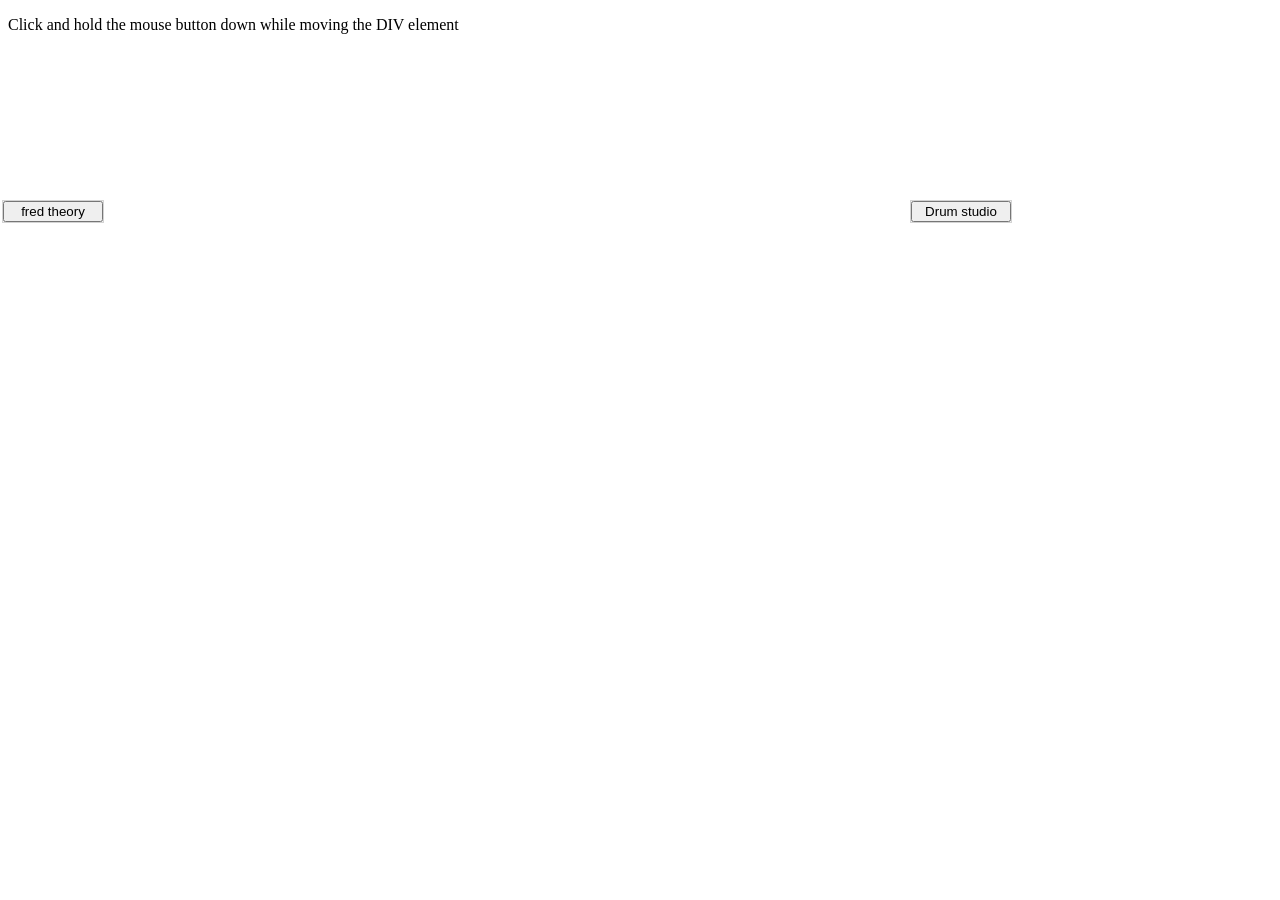
==== commit bebfe84e: "Rename 0_pure_desktop.html to index.html" ====
--- a/index.html
+++ b/index.html
@@ -1,1256 +1,72 @@
-<html>
-	<head>
-		<!-- myCustomInstrument-->
-		<script src="vendors/MIDIFile.js"></script>
-		<script src="js/myCustomInstrument.js"></script>
-		<script src="vendors/WebAudioFontPlayer_v1.04.js"></script>
-		<!-- do not include not used below-->
-		<script src="_webaudiofontdata/0250_Acoustic Guitar Steel/0250_JCLive_sf2_file.js"></script>
-		<script src="_webaudiofontdata/0290_Elektrik Guitar Overdriven/0290_SBLive_sf2.js"></script>		
-		<script src="_webaudiofontdata/0300_Elektrik Guitar Distortion/0300_SBLive_sf2.js"></script>		
-		<script src="_webaudiofontdata/0340_Electric Bass pick/0340_SBLive_sf2.js"></script>	
-		<script src="_webaudiofontdata/,Drums/SBLive/12835_0_SBLive_sf2.js"></script>		
-		<script src="_webaudiofontdata/,Drums/SBLive/12838_0_SBLive_sf2.js"></script>		
-		<script src="_webaudiofontdata/,Drums/SBLive/12842_0_SBLive_sf2.js"></script>	
-		<!-- - -->
-		<link rel="shortcut icon" href="favicon.ico">
-		<link rel="stylesheet" type="text/css" href="css/normalize.css">
-		<link rel="stylesheet" type="text/css" href="css/my_styles.css">	
-		<link rel="stylesheet" type="text/css" href="fonts/font-awesome-4.3.0/css/font-awesome.min.css">
-		<script src="vendors/jquery-1.12.1.min.js"></script>
-	</head>
-	<body>
-		<div id='pianoKeyboard'>
-			<h4 style="position: fixed;top:0;right:85; margin-top:0;cursor: pointer; z-index: 9;">Custom wave Sampled Instrument
-				<a href="#" onclick='document.getElementById("pianoset").style.fontSize ="smaller";'>tiny</a> / 
-				<a href="#" onclick='document.getElementById("pianoset").style.fontSize ="medium";'><strong>small</strong></a>/ 
-				<a href="#" onclick='document.getElementById("pianoset").style.fontSize ="large";'><strong>medium</strong></a> / 
-				<a href="#" onclick='document.getElementById("pianoset").style.fontSize ="x-large";'><strong>bigger</strong></a>
-				<br/>
-			</h4>
-			<ul id="pianoset" class="set">
-			<!-- reduced midi keyz
-					<li id='0'  class="white c " onclick='playKeyNow(0)'>0</li>
-					<li id='1'  class="black cs" onclick='playKeyNow(1)'></li>
-					<li id='2'  class="white d " onclick='playKeyNow(2)'></li>
-					<li id='3'  class="black ds" onclick='playKeyNow(3)'></li>
-					<li id='4'  class="white e " onclick='playKeyNow(4)'></li>
-					<li id='5'  class="white f " onclick='playKeyNow(5)'></li>
-					<li id='6'  class="black fs" onclick='playKeyNow(6)'></li>
-					<li id='7'  class="white g " onclick='playKeyNow(7)'></li>
-					<li id='8'  class="black gs" onclick='playKeyNow(8)'></li>
-					<li id='9'  class="white a " onclick='playKeyNow(9)'></li>
-					<li id='10' class="black bs" onclick='playKeyNow(10)'></li>
-					<li id='11' class="white b " onclick='playKeyNow(11)'></li>
-					<li id='12' class="white c "  onclick='playKeyNow(0+12*1)'></li>
-					<li id='13' class="black cs"  onclick='playKeyNow(1+12*1)'></li>
-					<li id='14' class="white d " onclick='playKeyNow(2+12*1)'></li>
-					<li id='15' class="black ds"  onclick='playKeyNow(3+12*1)'></li>
-					<li id='16' class="white e " onclick='playKeyNow(4+12*1)'></li>
-					<li id='17' class="white f "  onclick='playKeyNow(5+12*1)'></li>
-					<li id='18' class="black fs" onclick='playKeyNow(6+12*1)'></li>
-					<li id='19' class="white g "  onclick='playKeyNow(7+12*1)'></li>
-					<li id='20' class="black gs"  onclick='playKeyNow(8+12*1)'></li>
-				 -->	
-					<li id='21' class="white a " onclick='playKeyNow(9+12*1)'></li>
-					<li id='22' class="black bs" onclick='playKeyNow(10+12*1)'></li>
-					<li id='23' class="white b " onclick='playKeyNow(11+12*1)'></li>
-					<li id='24' class="white c " onclick='playKeyNow(0+12*2)'>1</li> <!-- c1-->
-					<li id='25' class="black cs" onclick='playKeyNow(1+12*2)'></li>
-					<li id='26' class="white d " onclick='playKeyNow(2+12*2)'></li>
-					<li id='27' class="black ds" onclick='playKeyNow(3+12*2)'></li>
-					<li id='28' class="white e " onclick='playKeyNow(4+12*2)'></li>
-					<li id='29' class="white f " onclick='playKeyNow(5+12*2)'></li>
-					<li id='30' class="black fs" onclick='playKeyNow(6+12*2)'></li>
-					<li id='31' class="white g " onclick='playKeyNow(7+12*2)'></li>
-					<li id='32' class="black gs" onclick='playKeyNow(8+12*2)'></li>
-					<li id='33' class="white a " onclick='playKeyNow(9+12*2)'></li>		<!-- A0-->
-					<li id='34' class="black bs" onclick='playKeyNow(10+12*2)'></li>
-					<li id='35' class="white b " onclick='playKeyNow(11+12*2)'></li>
-					<li id='36' class="white c " onclick='playKeyNow(0+12*3)'></li> <!--c2  call middle+12-->
-					<li id='37' class="black cs" onclick='playKeyNow(1+12*3)'></li>
-					<li id='38' class="white d " onclick='playKeyNow(2+12*3)'></li>
-					<li id='39' class="black ds" onclick='playKeyNow(3+12*3)'></li>
-					<li id='40' class="white e " onclick='playKeyNow(4+12*3)'></li>
-					<li id='41' class="white f " onclick='playKeyNow(5+12*3)'></li>
-					<li id='42' class="black fs" onclick='playKeyNow(6+12*3)'></li>
-					<li id='43' class="white g " onclick='playKeyNow(7+12*3)'></li>
-					<li id='44' class="black gs" onclick='playKeyNow(8+12*3)'></li>
-					<li id='45' class="white a " onclick='playKeyNow(9+12*3)'></li>
-					<li id='46' class="black bs" onclick='playKeyNow(10+12*3)'></li>
-					<li id='47' class="white b " onclick='playKeyNow(11+12*3)'></li>
-					<li id='48' class="white c " onclick='playKeyNow(0+12*4)'>c3</li> <!--c3 48 4 -->
-					<li id='49' class="black cs" onclick='playKeyNow(1+12*4)'></li>
-					<li id='50' class="white d " onclick='playKeyNow(2+12*4)'></li>
-					<li id='51' class="black ds" onclick='playKeyNow(3+12*4)'></li>
-					<li id='52' class="white e " onclick='playKeyNow(4+12*4)'></li>
-					<li id='53' class="white f " onclick='playKeyNow(5+12*4)'></li>
-					<li id='54' class="black fs" onclick='playKeyNow(6+12*4)'></li>
-					<li id='55' class="white g " onclick='playKeyNow(7+12*4)'></li>
-					<li id='56' class="black gs" onclick='playKeyNow(8+12*4)'></li>
-					<li id='57' class="white a " onclick='playKeyNow(9+12*4)'></li>
-					<li id='58' class="black bs" onclick='playKeyNow(10+12*4)'></li>
-					<li id='59' class="white b " onclick='playKeyNow(11+12*4)'></li>
-					<li id='60' class="white c " onclick='playKeyNow(0+12*5)'></li> <!-- c4 -->
-					<li id='61' class="black cs" onclick='playKeyNow(1+12*5)'></li>
-					<li id='62' class="white d " onclick='playKeyNow(2+12*5)'></li>
-					<li id='63' class="black ds" onclick='playKeyNow(3+12*5)'></li>
-					<li id='64' class="white e " onclick='playKeyNow(4+12*5)'></li>
-					<li id='65' class="white f " onclick='playKeyNow(5+12*5)'></li>
-					<li id='66' class="black fs" onclick='playKeyNow(6+12*5)'></li>
-					<li id='67' class="white g " onclick='playKeyNow(7+12*5)'></li>
-					<li id='68' class="black gs" onclick='playKeyNow(8+12*5)'></li>
-					<li id='69' class="white a " onclick='playKeyNow(9+12*5)'></li>
-					<li id='70' class="black bs" onclick='playKeyNow(10+12*5)'></li>
-					<li id='71' class="white b " onclick='playKeyNow(11+12*5)'></li>
-					<li id='72' class="white c " onclick='playKeyNow(0+12*6)'></li> <!-- c5 -->
-					<li id='73' class="black cs" onclick='playKeyNow(1+12*6)'></li>
-					<li id='74' class="white d " onclick='playKeyNow(2+12*6)'></li>
-					<li id='75' class="black ds" onclick='playKeyNow(3+12*6)'></li>
-					<li id='76' class="white e " onclick='playKeyNow(4+12*6)'></li>
-					<li id='77' class="white f " onclick='playKeyNow(5+12*6)'></li>
-					<li id='78' class="black fs" onclick='playKeyNow(6+12*6)'></li>
-					<li id='79' class="white g " onclick='playKeyNow(7+12*6)'></li>
-					<li id='80' class="black gs" onclick='playKeyNow(8+12*6)'></li>
-					<li id='81' class="white a " onclick='playKeyNow(9+12*6)'></li>
-					<li id='82' class="black bs" onclick='playKeyNow(10+12*6)'></li>
-					<li id='83' class="white b " onclick='playKeyNow(11+12*6)'></li>
-					<li id='84' class="white c " onclick='playKeyNow(0+12*7)'></li> <!-- c6 -->
-					<li id='85' class="black cs" onclick='playKeyNow(1+12*7)'></li>
-					<li id='86' class="white d " onclick='playKeyNow(2+12*7)'></li>
-					<li id='87' class="black ds" onclick='playKeyNow(3+12*7)'></li>
-					<li id='88' class="white e " onclick='playKeyNow(4+12*7)'></li>
-					<li id='89' class="white f " onclick='playKeyNow(5+12*7)'></li>
-					<li id='90' class="black fs" onclick='playKeyNow(6+12*7)'></li>
-					<li id='91' class="white g " onclick='playKeyNow(7+12*7)'></li>
-					<li id='92' class="black gs" onclick='playKeyNow(8+12*7)'></li>
-					<li id='93' class="white a " onclick='playKeyNow(9+12*7)'></li>
-					<li id='94' class="black bs" onclick='playKeyNow(10+12*7)'></li>
-					<li id='95' class="white b " onclick='playKeyNow(11+12*7)'></li>
-					<li id='96' class="white c " onclick='playKeyNow(0+12*8)'></li> <!-- c7 -->
-					<li id='97' class="black cs" onclick='playKeyNow(1+12*7)'></li>
-					<li id='98' class="white d " onclick='playKeyNow(2+12*7)'></li>
-					<li id='99' class="black ds" onclick='playKeyNow(3+12*7)'></li>
-					<li id='100' class="white e " onclick='playKeyNow(4+12*7)'></li>
-					<li id='101' class="white f " onclick='playKeyNow(5+12*7)'></li>
-					<li id='102' class="black fs" onclick='playKeyNow(6+12*7)'></li>
-					<li id='103' class="white g " onclick='playKeyNow(7+12*7)'></li>
-					<li id='104' class="black gs" onclick='playKeyNow(8+12*7)'></li>
-					<li id='105' class="white a " onclick='playKeyNow(9+12*7)'></li>
-					<li id='106' class="black bs" onclick='playKeyNow(10+12*7)'></li>
-					<li id='107' class="white b " onclick='playKeyNow(11+12*7)'></li>
-					<li id='108' class="white c " onclick='playKeyNow(0+12*8)'>9</li> <!-- c8 -->
-					<li><div id="Track" style="margin-right: -33; padding-left: 10; z-index:1">SEL.TRK</div></li>
-			</ul>
-		</div>
-		<div id='guitar'><h4 style="position: fixed;top:240;left:122">Guitar</h4>
-			<div id="TrackG" style="position: fixed;top:280;left:100">sel.guitar:</div>
-			<ul class="string e">
-					<li id="e64" class="64" onclick='my_rithm([64],_c,_chord)' title="64"></li><!-- 40-->
-					<li id="e65" class="65" onclick='my_rithm([65],_c,_chord)' title="65"></li>
-					<li id="e66" class="66" onclick='my_rithm([66],_c,_chord)' title="66"></li>
-					<li id="e67" class="67" onclick='my_rithm([67],_c,_chord)' title="67"></li>
-					<li id="e68" class="68" onclick='my_rithm([68],_c,_chord)' title="68"></li>
-					<li id="e69" class="69" onclick='my_rithm([69],_c,_chord)' title="69"></li>
-					<li id="e70" class="70" onclick='my_rithm([70],_c,_chord)' title="70"></li>
-					<li id="e71" class="71" onclick='my_rithm([71],_c,_chord)' title="71"></li>
-					<li id="e72" class="72" onclick='my_rithm([72],_c,_chord)' title="72"></li>
-					<li id="e73" class="73" onclick='my_rithm([73],_c,_chord)' title="73"></li>
-					<li id="e74" class="74" onclick='my_rithm([74],_c,_chord)' title="74"></li>
-					<li id="e75" class="75" onclick='my_rithm([75],_c,_chord)' title="75"></li>
-					<li id="e76" class="76" onclick='my_rithm([76],_c,_chord)' title="76"></li>
-					<li id="e77" class="77" onclick='my_rithm([77],_c,_chord)' title="77"></li>
-					<li id="e78" class="78" onclick='my_rithm([78],_c,_chord)' title="78"></li>
-					<li id="e79" class="79" onclick='my_rithm([79],_c,_chord)' title="79"></li>
-					<li id="e80" class="80" onclick='my_rithm([80],_c,_chord)' title="80"></li>
-					<li id="e81" class="81" onclick='my_rithm([81],_c,_chord)' title="81"></li>
-					<li id="e82" class="82" onclick='my_rithm([82],_c,_chord)' title="82"></li>
-					<li id="e83" class="83" onclick='my_rithm([83],_c,_chord)' title="83"></li>
-					<li id="e84" class="84" onclick='my_rithm([84],_c,_chord)' title="84"></li>
-					<li id="e85" class="85" onclick='my_rithm([85],_c,_chord)' title="85"></li>
-					<li id="e86" class="86" onclick='my_rithm([86],_c,_chord)' title="86"></li>
-			</ul>
-			<ul class="string B">
-					<li id="B59" class="59" onclick='my_rithm([59],_c,_chord)'title="59"></li><!-- 40-->
-					<li id="B60" class="60" onclick='my_rithm([60],_c,_chord)'title="60"></li>
-					<li id="B61" class="61" onclick='my_rithm([61],_c,_chord)'title="61"></li>
-					<li id="B62" class="62" onclick='my_rithm([62],_c,_chord)'title="62"></li>
-					<li id="B63" class="63" onclick='my_rithm([63],_c,_chord)'title="63"></li>
-					<li id="B64" class="64" onclick='my_rithm([64],_c,_chord)'title="64"></li>
-					<li id="B65" class="65" onclick='my_rithm([65],_c,_chord)'title="65"></li>
-					<li id="B66" class="66" onclick='my_rithm([66],_c,_chord)'title="66"></li>
-					<li id="B67" class="67" onclick='my_rithm([67],_c,_chord)'title="67"></li>
-					<li id="B68" class="68" onclick='my_rithm([68],_c,_chord)'title="68"></li>
-					<li id="B69" class="69" onclick='my_rithm([69],_c,_chord)'title="69"></li>
-					<li id="B70" class="70" onclick='my_rithm([70],_c,_chord)'title="70"></li>
-					<li id="B71" class="71" onclick='my_rithm([71],_c,_chord)'title="71"></li>
-					<li id="B72" class="72" onclick='my_rithm([72],_c,_chord)'title="72"></li>
-					<li id="B73" class="73" onclick='my_rithm([73],_c,_chord)'title="73"></li>
-					<li id="B74" class="74" onclick='my_rithm([74],_c,_chord)'title="74"></li>
-					<li id="B75" class="75" onclick='my_rithm([75],_c,_chord)'title="75"></li>
-					<li id="B76" class="76" onclick='my_rithm([76],_c,_chord)'title="76"></li>
-					<li id="B77" class="77" onclick='my_rithm([77],_c,_chord)'title="77"></li>
-					<li id="B78" class="78" onclick='my_rithm([78],_c,_chord)'title="78"></li>
-					<li id="B79" class="79" onclick='my_rithm([79],_c,_chord)'title="79"></li>
-					<li id="B80" class="80" onclick='my_rithm([80],_c,_chord)'title="80"></li>
-					<li id="B81" class="81" onclick='my_rithm([81],_c,_chord)'title="81"></li>
-			</ul>
-			<ul class="string G">
-					<li id="G55" class="55" onclick='my_rithm([55],_c,_chord)'title="55"></li><!-- 40-->
-					<li id="G56" class="56" onclick='my_rithm([56],_c,_chord)'title="56"></li>
-					<li id="G57" class="57" onclick='my_rithm([57],_c,_chord)'title="57"></li>
-					<li id="G58" class="58" onclick='my_rithm([58],_c,_chord)'title="58"></li>
-					<li id="G59" class="59" onclick='my_rithm([59],_c,_chord)'title="59"></li>
-					<li id="G60" class="60" onclick='my_rithm([60],_c,_chord)'title="60"></li>
-					<li id="G61" class="61" onclick='my_rithm([61],_c,_chord)'title="61"></li>
-					<li id="G62" class="62" onclick='my_rithm([62],_c,_chord)'title="62"></li>
-					<li id="G63" class="63" onclick='my_rithm([63],_c,_chord)'title="63"></li>
-					<li id="G64" class="64" onclick='my_rithm([64],_c,_chord)'title="64"></li>
-					<li id="G65" class="65" onclick='my_rithm([65],_c,_chord)'title="65"></li>
-					<li id="G66" class="66" onclick='my_rithm([66],_c,_chord)'title="66"></li>
-					<li id="G67" class="67" onclick='my_rithm([67],_c,_chord)'title="67"></li>
-					<li id="G68" class="68" onclick='my_rithm([68],_c,_chord)'title="68"></li>
-					<li id="G69" class="69" onclick='my_rithm([69],_c,_chord)'title="69"></li>
-					<li id="G70" class="70" onclick='my_rithm([70],_c,_chord)'title="70"></li>
-					<li id="G71" class="71" onclick='my_rithm([71],_c,_chord)'title="71"></li>
-					<li id="G72" class="72" onclick='my_rithm([72],_c,_chord)'title="72"></li>
-					<li id="G73" class="73" onclick='my_rithm([73],_c,_chord)'title="73"></li>
-					<li id="G74" class="74" onclick='my_rithm([74],_c,_chord)'title="74"></li>
-					<li id="G75" class="75" onclick='my_rithm([75],_c,_chord)'title="75"></li>
-					<li id="G76" class="76" onclick='my_rithm([76],_c,_chord)'title="76"></li>
-					<li id="G77" class="77" onclick='my_rithm([77],_c,_chord)'title="77"></li>
-			</ul>
-			<ul class="string D">
-					<li id="D50" class="50" onclick='my_rithm([50],_c,_chord)'title="50"></li><!-- 40-->
-					<li id="D51" class="51" onclick='my_rithm([51],_c,_chord)'title="51"></li>
-					<li id="D52" class="52" onclick='my_rithm([52],_c,_chord)'title="52"></li>
-					<li id="D53" class="53" onclick='my_rithm([53],_c,_chord)'title="53"></li>
-					<li id="D54" class="54" onclick='my_rithm([54],_c,_chord)'title="54"></li>
-					<li id="D55" class="55" onclick='my_rithm([55],_c,_chord)'title="55"></li>
-					<li id="D56" class="56" onclick='my_rithm([56],_c,_chord)'title="56"></li>
-					<li id="D57" class="57" onclick='my_rithm([57],_c,_chord)'title="57"></li>
-					<li id="D58" class="58" onclick='my_rithm([58],_c,_chord)'title="58"></li>
-					<li id="D59" class="59" onclick='my_rithm([59],_c,_chord)'title="59"></li>
-					<li id="D60" class="60" onclick='my_rithm([60],_c,_chord)'title="60"></li>
-					<li id="D61" class="61" onclick='my_rithm([61],_c,_chord)'title="61"></li>
-					<li id="D62" class="62" onclick='my_rithm([62],_c,_chord)'title="62"></li>
-					<li id="D63" class="63" onclick='my_rithm([63],_c,_chord)'title="63"></li>
-					<li id="D64" class="64" onclick='my_rithm([64],_c,_chord)'title="64"></li>
-					<li id="D65" class="65" onclick='my_rithm([65],_c,_chord)'title="65"></li>
-					<li id="D66" class="66" onclick='my_rithm([66],_c,_chord)'title="66"></li>
-					<li id="D67" class="67" onclick='my_rithm([67],_c,_chord)'title="67"></li>
-					<li id="D68" class="68" onclick='my_rithm([68],_c,_chord)'title="68"></li>
-					<li id="D69" class="69" onclick='my_rithm([69],_c,_chord)'title="69"></li>
-					<li id="D70" class="70" onclick='my_rithm([70],_c,_chord)'title="70"></li>
-					<li id="D71" class="71" onclick='my_rithm([71],_c,_chord)'title="71"></li>
-					<li id="D72" class="72" onclick='my_rithm([72],_c,_chord)'title="72"></li>
-			</ul>
-			<ul class="string A">
-					<li id="A45" class="45" onclick='my_rithm([45],_c,_chord)'title="45"></li><!-- 40-->
-					<li id="A46" class="46" onclick='my_rithm([46],_c,_chord)'title="46"></li>
-					<li id="A47" class="47" onclick='my_rithm([47],_c,_chord)'title="47"></li>
-					<li id="A48" class="48" onclick='my_rithm([48],_c,_chord)'title="48"></li>
-					<li id="A49" class="49" onclick='my_rithm([49],_c,_chord)'title="49"></li>
-					<li id="A50" class="50" onclick='my_rithm([50],_c,_chord)'title="50"></li>
-					<li id="A51" class="51" onclick='my_rithm([51],_c,_chord)'title="51"></li>
-					<li id="A52" class="52" onclick='my_rithm([52],_c,_chord)'title="52"></li>
-					<li id="A53" class="53" onclick='my_rithm([53],_c,_chord)'title="53"></li>
-					<li id="A54" class="54" onclick='my_rithm([54],_c,_chord)'title="54"></li>
-					<li id="A55" class="55" onclick='my_rithm([55],_c,_chord)'title="55"></li>
-					<li id="A56" class="56" onclick='my_rithm([56],_c,_chord)'title="56"></li>
-					<li id="A57" class="57" onclick='my_rithm([57],_c,_chord)'title="57"></li>
-					<li id="A58" class="58" onclick='my_rithm([58],_c,_chord)'title="58"></li>
-					<li id="A59" class="59" onclick='my_rithm([59],_c,_chord)'title="59"></li>
-					<li id="A60" class="60" onclick='my_rithm([60],_c,_chord)'title="60"></li>
-					<li id="A61" class="61" onclick='my_rithm([61],_c,_chord)'title="61"></li>
-					<li id="A62" class="62" onclick='my_rithm([62],_c,_chord)'title="62"></li>
-					<li id="A63" class="63" onclick='my_rithm([63],_c,_chord)'title="63"></li>
-					<li id="A64" class="64" onclick='my_rithm([64],_c,_chord)'title="64"></li>
-					<li id="A65" class="65" onclick='my_rithm([65],_c,_chord)'title="65"></li>
-					<li id="A66" class="66" onclick='my_rithm([66],_c,_chord)'title="66"></li>
-					<li id="A67" class="67" onclick='my_rithm([67],_c,_chord)'title="67"></li>
-			</ul>
-			<ul class="string E">
-					<li id="E40" class="40" onclick='my_rithm([40],_c,_chord)'title="40"></li><!-- 40-->
-					<li id="E41" class="41" onclick='my_rithm([41],_c,_chord)'title="41"></li>
-					<li id="E42" class="42" onclick='my_rithm([42],_c,_chord)'title="42"></li>
-					<li id="E43" class="43" onclick='my_rithm([43],_c,_chord)'title="43"></li>
-					<li id="E44" class="44" onclick='my_rithm([44],_c,_chord)'title="44"></li>
-					<li id="E45" class="45" onclick='my_rithm([45],_c,_chord)'title="45"></li>
-					<li id="E46" class="46" onclick='my_rithm([46],_c,_chord)'title="46"></li>
-					<li id="E47" class="47" onclick='my_rithm([47],_c,_chord)'title="47"></li>
-					<li id="E48" class="48" onclick='my_rithm([48],_c,_chord)'title="48"></li>
-					<li id="E49" class="49" onclick='my_rithm([49],_c,_chord)'title="49"></li>
-					<li id="E50" class="50" onclick='my_rithm([50],_c,_chord)'title="50"></li>
-					<li id="E51" class="51" onclick='my_rithm([51],_c,_chord)'title="51"></li>
-					<li id="E52" class="52" onclick='my_rithm([52],_c,_chord)'title="52"></li>
-					<li id="E53" class="53" onclick='my_rithm([53],_c,_chord)'title="53"></li>
-					<li id="E54" class="54" onclick='my_rithm([54],_c,_chord)'title="54"></li>
-					<li id="E55" class="55" onclick='my_rithm([55],_c,_chord)'title="55"></li>
-					<li id="E56" class="56" onclick='my_rithm([56],_c,_chord)'title="56"></li>
-					<li id="E57" class="57" onclick='my_rithm([57],_c,_chord)'title="57"></li>
-					<li id="E58" class="58" onclick='my_rithm([58],_c,_chord)'title="58"></li>
-					<li id="E59" class="59" onclick='my_rithm([59],_c,_chord)'title="59"></li>
-					<li id="E60" class="60" onclick='my_rithm([60],_c,_chord)'title="60"></li>
-					<li id="E61" class="61" onclick='my_rithm([61],_c,_chord)'title="61"></li>
-					<li id="E62" class="62" onclick='my_rithm([62],_c,_chord)'title="62"></li>
-			</ul>
-
-			</div>
-		<div id='getit'> <p>Local: <input type="file" id="filesinput" name="filesarr[]"/></p><br>
-			<p>Select CORS MIDIfile: <select id='midi'></select></p>
-			<a href="#" onclick="_download()">Download</a> / <a href="#" onclick="_play()"><strong>PLAY</strong></a><br>
-			<strong>Add sampled sound: </strong><input type="checkbox" id="myCheck">
-			Lighten keys: <input type="checkbox" id="myCheck2" checked><a href="#" onclick="scale.forEach(function(elm,ndx){showNoteOnKeyboard(elm,3333);});">light guitar-scale</a>
-			<div id='my_rithm'>
-				<h3>CHORDS; 
-				<a href="#" onclick="my_rithm(A,_c,_chord)"> A</a>
-				<a href="#" onclick="my_rithm(Am,_c,_chord)"> Am</a>
-				<a href="#" onclick="my_rithm(C,_c,_chord)"> C</a>
-				<a href="#" onclick="my_rithm(D,_c,_chord)"> D</a>
-				<a href="#" onclick="my_rithm(Dm,_c,_chord)"> Dm</a>
-				<a href="#" onclick="my_rithm(E,_c,_chord)"> E</a>
-				<a href="#" onclick="my_rithm(Em,_c,_chord)"> Em</a>
-				<a href="#" onclick="my_rithm(F,_c,_chord)"> F</a>
-				<a href="#" onclick="my_rithm(G,_c,_chord)"> G</a>
-				<a href="#" onclick="my_rithm(B,_c,_chord)"> B</a>
-				</h3>
-				RITHM BOX;<select id="rdyrths">
-					<option value="Am C " selected>Select Song Rithm</option>
-					<option value="Am/ C E\\ G/ Am Am= C/ G\\ C G" >Animals Path</option>
-					<option value=" C G C G" >CGCG</option>
-				</select><br>
-				<textarea id="textToArray"  rows="1" cols="50"style="resize:none; background:bisque;"></textarea><br>
-				<button onclick="textaeratoArray(1)"style="resize:none; background:#eacf7d;">Edit&play chords in textArea</button>
-				<button onclick="textaeratoArray(1);textaeratoArray(1);"style="resize:none; background:#eacf7d;">Twin</button>
-				<button onclick="textaeratoArray(2)"style="resize:none; background:#eacf7d;">Twice</button>
-				<div id="arrayOutput"></div>
-			</div>	
-			<script type="text/javascript"> var debug=true; ///////////// rthm
-				var scale = [28, 45, 50, 55, 67, 76];
-				var A = [40, 45, 52, 57, 61, 64];
-				var Am = [4+12*3+0, 9+12*3+0, 2+12*4+2, 7+12*4+2, 11+12*4+1, 4+12*5+0];
-				var B = [41, 46, 53, 58, 62, 65];
-				var C =  [4+12*3+0, 9+12*3+3, 2+12*4+2, 7+12*4+0, 11+12*4+1, 4+12*5+0];
-				var D = [50, 57, 62, 66];
-				var Dm = [50, 57, 62, 65];
-				var E =  [4+12*3+0, 9+12*3+2, 2+12*4+2, 7+12*4+1, 11+12*4+0, 4+12*5+0];
-				var Em = [40, 47, 52, 59];
-				var F = [41, 48, 53, 57, 60, 65];
-				var G =  [4+12*3+3, 9+12*3+2, 2+12*4+0, 7+12*4+0, 11+12*4+0, 4+12*5+3];			
-				var _c='chords', _s='snap', _d='strumpD',_u='StrumUp',  _song='song', _chord='rithm';
-				var slct_rx = document.getElementById('rdyrths');
-				var textArea_Elm = document.getElementById('textToArray');
-				var arrayOutput = document.getElementById('arrayOutput');
-				var varNames = varStyle = new Array();
-				///* insert selected rithm to txtarea  stalls*/
-				slct_rx.addEventListener("change",function(event){varNames=[];varStyle=[];textArea_Elm.innerText=slct_rx.value;});//, false);
-				//
-				var selectedPreset = _tone_0250_JCLive_sf2_file;
-				function textaeratoArray(n){ arrayOutput.innerText=''; ////// on click play textarea/// get names
-						var y=textArea_Elm.value;
-						if(n>1) y+=y;
-						var x = y.trim().split(' ');	if(debug)console.log(x);//x = JSON.stringify(x);
-						for (var i=0; i<x.length; i++){
-								// split style
-								varStyle[i]=_c;
-								if(/[\/]/.test(x[i])) varStyle[i]=_u;
-								if(/[\\]/.test(x[i])) varStyle[i]=_d;
-								if(/[\=]/.test(x[i])) varStyle[i]=_s;
-								x[i] = x[i].replace(/[^\w\s]/gi, ''); //clean specials
-								varNames[i]= window[x[i]]; arrayOutput.innerText +=varNames[i]+' '+varStyle[i]+'\n';
-						}
-						my_rithm(varNames,varStyle,_song);
-						varNames = []; varStyle = [];
-				}	
-				function my_guitar(key){Gplayer.queueChord( audioContext, audioContext.destination, selectedPreset, 0, key, 3);}
-				function my_rithm(_notesArray,style,z){ var dur = 1000; Gplayer.cancelQueue(audioContext); ///////
-					if(z=='song'){var midiNotes = _notesArray;}
-					if(z=='rithm'){var midiNotes = [_notesArray]; var crd=true;}
-					if(debug)console.log(midiNotes,style);
-					midiNotes.forEach(function (el, index) {if(debug)console.log(el);
-						setTimeout(function () {
-							midiNotes[index].forEach(function(elm,ndx){showNoteOnKeyboard(elm,dur*1.5);});///
-							if(crd){
-								if(style=='chords') Gplayer.queueChord(		audioContext, audioContext.destination, selectedPreset, 0, el, 1.5);
-								if(style=='snap')	 Gplayer.queueSnap(		  audioContext, audioContext.destination, selectedPreset, 0, el, 1.5);
-								if(style=='strumpD')Gplayer.queueStrumDown(audioContext, audioContext.destination, selectedPreset, 0, el, 1.5);
-								if(style=='StrumUp')Gplayer.queueStrumUp(	audioContext, audioContext.destination, selectedPreset, 0, el, 1.5);
-							}else{
-								if(style[index]=='chords') Gplayer.queueChord(		 audioContext, audioContext.destination, selectedPreset, 0, el, 1.5);
-								if(style[index]=='snap')	 Gplayer.queueSnap(		 audioContext, audioContext.destination, selectedPreset, 0, el, 1.5);
-								if(style[index]=='strumpD')Gplayer.queueStrumDown(audioContext, audioContext.destination, selectedPreset, 0, el, 1.5);
-								if(style[index]=='StrumUp')Gplayer.queueStrumUp(	 audioContext, audioContext.destination, selectedPreset, 0, el, 1.5);
-							}
-						}, index * dur);
-						setTimeout(function(){arrayOutput.innerText='';}, 5000);
-					});
-					if(debug)console.log('rithm Loop finished.');
-				}
-			</script>
-	
-			<script>//cors
-				var _files=[
-				{title:'Test file',path:'Audio/midi/123.mid'},
-				{title:'Dave Brubeck -Take Five',path:'Audio/midi/brubeck_dave-take_five.mid'},
-				{title:'Jerry Lee Lewis -Great Balls of Fire',path:'Audio/midi/Jerry_Lee_Lewis_-_Great_Balls_of_Fire.mid'},
-				{title:'Mission Impossible',path:'Audio/midi/Movie_Themes_-_Mission_Impossible.mid'},
-				{title:'Mozart -Symphony No.40 p.1,',path:'Audio/midi/sym40-1.mid'},
-				{title:'Nirvana - Come As You Are',path:'Audio/midi/Nirvana_-_Come_As_You_Are.mid'},
-				{title:'Pirates of the Caribbean',path:'Audio/midi/Hans_Zimmer_-_Pirates_Of_The_Caribbean.mid'},
-				{title:'Psycho ',path:'Audio/midi/Movie_Themes_-_Psycho.mid'},
-				{title:'The Good, the Bad and the Ugly',path:'Audio/midi/GoodTheBadAndTheUgly.mid'},
-				{title:'The Phantom of the Opera',path:'Audio/midi/Movie_Themes_-_Phantom_Of_The_Opera.mid'},
-				{title:'U96 Das Boot',path:'Audio/midi/DasBoot.mid'},
-				{title:'Sample 1',path:'Audio/C2right.mp3'},
-				{title:'Sample 2',path:'Audio/F2right.mp3'}
-				];
-				var selmdx = document.getElementById('midi');/* selected */ 
-				for(var i = 0; i < _files.length; i++){
-					var opt = document.createElement('option'); if(debug)console.log(_files[i].title,_files[i].path);
-					opt.innerHTML = ''+(i+1)+'. '+_files[i].title;
-					opt.value = _files[i].path; if(debug)console.log(opt.innerHTML,opt.value);
-					if(i==3){opt.selected = 'selected'}
-					selmdx.appendChild(opt);
-				}
-				function _download() {var c=selmdx.value; location.href=c;if(debug)console.log(c);
-					///gerekyok//let steak = _files.filter(obj => obj.title === c); console.log(c, steak[0].title, steak[0].path);l ocation.href=steak[0].path;
-				}	
-				function _play() {var c=selmdx.value; handleExample(c);
-					///gerekyok//let steak = _files.filter(obj => obj.title === c); console.log(c, steak[0].title, steak[0].path); handleExample(steak[0].path);
-				}								
-			</script>	
-		</div>
-		<div id='Cntrls'></div>
-		<div style='position: fixed; width:200px; left: 30; top: 155;'>
-			<p>master vol. <input type="range" class="slider" value="1.0" min="0.0" max="1.5" step="0.1" onchange="channelMaster.output.gain.setTargetAtTime(value,0,0.0001);"></p>
-			<p>drum vol.   <input type="range" class="slider" value="1.0" min="0.0" max="1.5" step="0.1" onchange="channelDrums.output.gain.setTargetAtTime(value,0,0.0001);"></p>
-			<p>bass vol.   <input type="range" class="slider" value="1.0" min="0.0" max="1.5" step="0.1" onchange="channelBass.output.gain.setTargetAtTime(value,0,0.0001);"></p>
-			<p>guitar vol. <input type="range" class="slider" value="1.0" min="0.0" max="1.5" step="0.1" onchange="channelDistortion.output.gain.setTargetAtTime(value,0,0.0001);"></p>
-			<p>echo <input type="range" class="slider" value="0.5" min="0.0" max="1.5" step="0.1" onchange="reverberator.wet.gain.setTargetAtTime(value,0,0.0001);"></p>
-		</div>	
-		<div class='mixer' style='left: 220;'>
-		<p>Master equalizer</p>	
-			<input type="range" orient="vertical" value="0.0" min="-10.0" max="10.0" step="1" onchange="channelMaster.band32.gain.setTargetAtTime(value,0,0.0001);"/>
-			<input type="range" orient="vertical" value="0.0" min="-10.0" max="10.0" step="1" onchange="channelMaster.band64.gain.setTargetAtTime(value,0,0.0001);"/>
-			<input type="range" orient="vertical" value="0.0" min="-10.0" max="10.0" step="1" onchange="channelMaster.band128.gain.setTargetAtTime(value,0,0.0001);"/>
-			<input type="range" orient="vertical" value="0.0" min="-10.0" max="10.0" step="1" onchange="channelMaster.band256.gain.setTargetAtTime(value,0,0.0001);"/>
-			<input type="range" orient="vertical" value="0.0" min="-10.0" max="10.0" step="1" onchange="channelMaster.band512.gain.setTargetAtTime(value,0,0.0001);"/>
-			<input type="range" orient="vertical" value="0.0" min="-10.0" max="10.0" step="1" onchange="channelMaster.band1k.gain.setTargetAtTime(value,0,0.0001);"/>
-			<input type="range" orient="vertical" value="0.0" min="-10.0" max="10.0" step="1" onchange="channelMaster.band2k.gain.setTargetAtTime(value,0,0.0001);"/>
-			<input type="range" orient="vertical" value="0.0" min="-10.0" max="10.0" step="1" onchange="channelMaster.band4k.gain.setTargetAtTime(value,0,0.0001);"/>
-			<input type="range" orient="vertical" value="0.0" min="-10.0" max="10.0" step="1" onchange="channelMaster.band8k.gain.setTargetAtTime(value,0,0.0001);"/>
-			<input type="range" orient="vertical" value="0.0" min="-10.0" max="10.0" step="1" onchange="channelMaster.band16k.gain.setTargetAtTime(value,0,0.0001);"/>
-		</div>	
-		<div class='mixer' style='left: 390;'>
-		<p>Drum equalizer</p>
-			<input type="range" orient="vertical" value="0.0" min="-10.0" max="10.0" step="1" onchange="channelDrums.band32.gain.setTargetAtTime(value,0,0.0001);"/>
-			<input type="range" orient="vertical" value="0.0" min="-10.0" max="10.0" step="1" onchange="channelDrums.band64.gain.setTargetAtTime(value,0,0.0001);"/>
-			<input type="range" orient="vertical" value="0.0" min="-10.0" max="10.0" step="1" onchange="channelDrums.band128.gain.setTargetAtTime(value,0,0.0001);"/>
-			<input type="range" orient="vertical" value="0.0" min="-10.0" max="10.0" step="1" onchange="channelDrums.band256.gain.setTargetAtTime(value,0,0.0001);"/>
-			<input type="range" orient="vertical" value="0.0" min="-10.0" max="10.0" step="1" onchange="channelDrums.band512.gain.setTargetAtTime(value,0,0.0001);"/>
-			<input type="range" orient="vertical" value="0.0" min="-10.0" max="10.0" step="1" onchange="channelDrums.band1k.gain.setTargetAtTime(value,0,0.0001);"/>
-			<input type="range" orient="vertical" value="0.0" min="-10.0" max="10.0" step="1" onchange="channelDrums.band2k.gain.setTargetAtTime(value,0,0.0001);"/>
-			<input type="range" orient="vertical" value="0.0" min="-10.0" max="10.0" step="1" onchange="channelDrums.band4k.gain.setTargetAtTime(value,0,0.0001);"/>
-			<input type="range" orient="vertical" value="0.0" min="-10.0" max="10.0" step="1" onchange="channelDrums.band8k.gain.setTargetAtTime(value,0,0.0001);"/>
-			<input type="range" orient="vertical" value="0.0" min="-10.0" max="10.0" step="1" onchange="channelDrums.band16k.gain.setTargetAtTime(value,0,0.0001);"/>
-		</div>
-		<div class='mixer' style='left: 560;'>
-		<p>Bass equalizer</p>	
-			<input type="range" orient="vertical" value="0.0" min="-10.0" max="10.0" step="1" onchange="channelBass.band32.gain.setTargetAtTime(value,0,0.0001);"/>
-			<input type="range" orient="vertical" value="0.0" min="-10.0" max="10.0" step="1" onchange="channelBass.band64.gain.setTargetAtTime(value,0,0.0001);"/>
-			<input type="range" orient="vertical" value="0.0" min="-10.0" max="10.0" step="1" onchange="channelBass.band128.gain.setTargetAtTime(value,0,0.0001);"/>
-			<input type="range" orient="vertical" value="0.0" min="-10.0" max="10.0" step="1" onchange="channelBass.band256.gain.setTargetAtTime(value,0,0.0001);"/>
-			<input type="range" orient="vertical" value="0.0" min="-10.0" max="10.0" step="1" onchange="channelBass.band512.gain.setTargetAtTime(value,0,0.0001);"/>
-			<input type="range" orient="vertical" value="0.0" min="-10.0" max="10.0" step="1" onchange="channelBass.band1k.gain.setTargetAtTime(value,0,0.0001);"/>
-			<input type="range" orient="vertical" value="0.0" min="-10.0" max="10.0" step="1" onchange="channelBass.band2k.gain.setTargetAtTime(value,0,0.0001);"/>
-			<input type="range" orient="vertical" value="0.0" min="-10.0" max="10.0" step="1" onchange="channelBass.band4k.gain.setTargetAtTime(value,0,0.0001);"/>
-			<input type="range" orient="vertical" value="0.0" min="-10.0" max="10.0" step="1" onchange="channelBass.band8k.gain.setTargetAtTime(value,0,0.0001);"/>
-			<input type="range" orient="vertical" value="0.0" min="-10.0" max="10.0" step="1" onchange="channelBass.band16k.gain.setTargetAtTime(value,0,0.0001);"/>
-		</div>
-		<div class='mixer' style='left: 730;'>
-		<p>Guitar equalizer</p>	
-			<input type="range" orient="vertical" value="0.0" min="-10.0" max="10.0" step="1" onchange="channelDistortion.band32.gain.setTargetAtTime(value,0,0.0001);"/>
-			<input type="range" orient="vertical" value="0.0" min="-10.0" max="10.0" step="1" onchange="channelDistortion.band64.gain.setTargetAtTime(value,0,0.0001);"/>
-			<input type="range" orient="vertical" value="0.0" min="-10.0" max="10.0" step="1" onchange="channelDistortion.band128.gain.setTargetAtTime(value,0,0.0001);"/>
-			<input type="range" orient="vertical" value="0.0" min="-10.0" max="10.0" step="1" onchange="channelDistortion.band256.gain.setTargetAtTime(value,0,0.0001);"/>
-			<input type="range" orient="vertical" value="0.0" min="-10.0" max="10.0" step="1" onchange="channelDistortion.band512.gain.setTargetAtTime(value,0,0.0001);"/>
-			<input type="range" orient="vertical" value="0.0" min="-10.0" max="10.0" step="1" onchange="channelDistortion.band1k.gain.setTargetAtTime(value,0,0.0001);"/>
-			<input type="range" orient="vertical" value="0.0" min="-10.0" max="10.0" step="1" onchange="channelDistortion.band2k.gain.setTargetAtTime(value,0,0.0001);"/>
-			<input type="range" orient="vertical" value="0.0" min="-10.0" max="10.0" step="1" onchange="channelDistortion.band4k.gain.setTargetAtTime(value,0,0.0001);"/>
-			<input type="range" orient="vertical" value="0.0" min="-10.0" max="10.0" step="1" onchange="channelDistortion.band8k.gain.setTargetAtTime(value,0,0.0001);"/>
-			<input type="range" orient="vertical" value="0.0" min="-10.0" max="10.0" step="1" onchange="channelDistortion.band16k.gain.setTargetAtTime(value,0,0.0001);"/>
-		</div>
-    <!-- svg drum container -->
-		<div class="container">
-			<div class="content">
-			  <header class="codrops-header"><h1>svg.Drums <span>with <a href="http://greensock.com/">GSAP</a> by <a href="./">GMG</a></span></h1></header>
-				<div id="container-sequencer" class="container-sequencer collapse">
-					<div id="sequencer" class="sequencer">
-						<div class="row" data-target-drum="crash">
-							<img src="img/drums/crash.png" alt="Crash">
-							<label><input type="checkbox"><span></span></label>
-							<label><input type="checkbox"><span></span></label>
-							<label><input type="checkbox"><span></span></label>
-							<label><input type="checkbox"><span></span></label>
-							<label><input type="checkbox"><span></span></label>
-							<label><input type="checkbox"><span></span></label>
-							<label><input type="checkbox"><span></span></label>
-							<label><input type="checkbox"><span></span></label>
-							<label><input type="checkbox"><span></span></label>
-							<label><input type="checkbox"><span></span></label>
-							<label><input type="checkbox"><span></span></label>
-							<label><input type="checkbox"><span></span></label>
-							<label><input type="checkbox"><span></span></label>
-							<label><input type="checkbox"><span></span></label>
-							<label><input type="checkbox"><span></span></label>
-							<label><input type="checkbox"><span></span></label>
-						</div>
-						<div class="row" data-target-drum="hiHat">
-							<img src="img/drums/hi-hat.png" alt="Hi hat">
-							<label><input type="checkbox"><span></span></label>
-							<label><input type="checkbox"><span></span></label>
-							<label><input type="checkbox"><span></span></label>
-							<label><input type="checkbox"><span></span></label>
-							<label><input type="checkbox"><span></span></label>
-							<label><input type="checkbox"><span></span></label>
-							<label><input type="checkbox"><span></span></label>
-							<label><input type="checkbox"><span></span></label>
-							<label><input type="checkbox"><span></span></label>
-							<label><input type="checkbox"><span></span></label>
-							<label><input type="checkbox"><span></span></label>
-							<label><input type="checkbox"><span></span></label>
-							<label><input type="checkbox"><span></span></label>
-							<label><input type="checkbox"><span></span></label>
-							<label><input type="checkbox"><span></span></label>
-							<label><input type="checkbox"><span></span></label>
-						</div>
-						<div class="row" data-target-drum="snare">
-							<img src="img/drums/snare.png" alt="Snare">
-							<label><input type="checkbox"><span></span></label>
-							<label><input type="checkbox"><span></span></label>
-							<label><input type="checkbox"><span></span></label>
-							<label><input type="checkbox"><span></span></label>
-							<label><input type="checkbox"><span></span></label>
-							<label><input type="checkbox"><span></span></label>
-							<label><input type="checkbox"><span></span></label>
-							<label><input type="checkbox"><span></span></label>
-							<label><input type="checkbox"><span></span></label>
-							<label><input type="checkbox"><span></span></label>
-							<label><input type="checkbox"><span></span></label>
-							<label><input type="checkbox"><span></span></label>
-							<label><input type="checkbox"><span></span></label>
-							<label><input type="checkbox"><span></span></label>
-							<label><input type="checkbox"><span></span></label>
-							<label><input type="checkbox"><span></span></label>
-						</div>
-						<div class="row" data-target-drum="rightTom">
-							<img src="img/drums/right-tom.png" alt="Right tom">
-							<label><input type="checkbox"><span></span></label>
-							<label><input type="checkbox"><span></span></label>
-							<label><input type="checkbox"><span></span></label>
-							<label><input type="checkbox"><span></span></label>
-							<label><input type="checkbox"><span></span></label>
-							<label><input type="checkbox"><span></span></label>
-							<label><input type="checkbox"><span></span></label>
-							<label><input type="checkbox"><span></span></label>
-							<label><input type="checkbox"><span></span></label>
-							<label><input type="checkbox"><span></span></label>
-							<label><input type="checkbox"><span></span></label>
-							<label><input type="checkbox"><span></span></label>
-							<label><input type="checkbox"><span></span></label>
-							<label><input type="checkbox"><span></span></label>
-							<label><input type="checkbox"><span></span></label>
-							<label><input type="checkbox"><span></span></label>
-						</div>
-						<div class="row" data-target-drum="leftTom">
-							<img src="img/drums/left-tom.png" alt="Left tom">
-							<label><input type="checkbox"><span></span></label>
-							<label><input type="checkbox"><span></span></label>
-							<label><input type="checkbox"><span></span></label>
-							<label><input type="checkbox"><span></span></label>
-							<label><input type="checkbox"><span></span></label>
-							<label><input type="checkbox"><span></span></label>
-							<label><input type="checkbox"><span></span></label>
-							<label><input type="checkbox"><span></span></label>
-							<label><input type="checkbox"><span></span></label>
-							<label><input type="checkbox"><span></span></label>
-							<label><input type="checkbox"><span></span></label>
-							<label><input type="checkbox"><span></span></label>
-							<label><input type="checkbox"><span></span></label>
-							<label><input type="checkbox"><span></span></label>
-							<label><input type="checkbox"><span></span></label>
-							<label><input type="checkbox"><span></span></label>
-						</div>
-						<div class="row" data-target-drum="floorTom">
-							<img src="img/drums/floor-tom.png" alt="Floor tom">
-							<label><input type="checkbox"><span></span></label>
-							<label><input type="checkbox"><span></span></label>
-							<label><input type="checkbox"><span></span></label>
-							<label><input type="checkbox"><span></span></label>
-							<label><input type="checkbox"><span></span></label>
-							<label><input type="checkbox"><span></span></label>
-							<label><input type="checkbox"><span></span></label>
-							<label><input type="checkbox"><span></span></label>
-							<label><input type="checkbox"><span></span></label>
-							<label><input type="checkbox"><span></span></label>
-							<label><input type="checkbox"><span></span></label>
-							<label><input type="checkbox"><span></span></label>
-							<label><input type="checkbox"><span></span></label>
-							<label><input type="checkbox"><span></span></label>
-							<label><input type="checkbox"><span></span></label>
-							<label><input type="checkbox"><span></span></label>
-						</div>
-						<div class="row" data-target-drum="kick">
-							<img src="img/drums/kick.png" alt="Kick">
-							<label><input type="checkbox"><span></span></label>
-							<label><input type="checkbox"><span></span></label>
-							<label><input type="checkbox"><span></span></label>
-							<label><input type="checkbox"><span></span></label>
-							<label><input type="checkbox"><span></span></label>
-							<label><input type="checkbox"><span></span></label>
-							<label><input type="checkbox"><span></span></label>
-							<label><input type="checkbox"><span></span></label>
-							<label><input type="checkbox"><span></span></label>
-							<label><input type="checkbox"><span></span></label>
-							<label><input type="checkbox"><span></span></label>
-							<label><input type="checkbox"><span></span></label>
-							<label><input type="checkbox"><span></span></label>
-							<label><input type="checkbox"><span></span></label>
-							<label><input type="checkbox"><span></span></label>
-							<label><input type="checkbox"><span></span></label>
-						</div>
-						<div class="sequencer-controls">
-							<button id="sequencer-active-btn" class="btn" aria-label="Play"><i class="fa fa-play"></i></button>
-							<div class="sequencer-controls-tempo">
-								<button id="bpm-decrease-btn" class="btn" aria-label="Decrease bpm"><i class="fa fa-minus"></i></button>
-								<input id="bpm-indicator" type="number" min="100" max="300" size="3" value="150" readonly>
-								<button id="bpm-increase-btn" class="btn" aria-label="Iecrease bpm"><i class="fa fa-plus"></i></button>
-							</div>
-						</div>
-					</div>
-				</div>
-				<div id="container-drums" class="container-drums"> 
-					<svg version="1.1" xmlns="http://www.w3.org/2000/svg" viewbox="0 0 1000 790" preserveAspectRatio="xMidYMid meet">
-						<g id="Drums">
-							<path id="Drum-Shadow" d="M999.77,656.9c0,36.16-223.73,65.48-499.77,65.48S0.23,693.06.23,656.9,224,591.42,500,591.42,999.77,620.65,999.77,656.9Z" transform="translate(-0.23)" fill="#b0bcc5"/>
-							<g id="Snare">
-								<g id="Snare-Drum">
-									<path d="M655.47,320.79H843.88v92.94H655.47V320.79Z" transform="translate(-0.23)" fill="#627EB7" stroke="#333" stroke-linecap="round" stroke-linejoin="round" stroke-width="8"/>
-									<path d="M840.5,345.29H658.84" transform="translate(-0.23)" fill="none" stroke="#e61c35" stroke-miterlimit="10" stroke-width="8"/>
-									<g>
-										<path d="M662.22,375.71a6.76,6.76,0,1,1-13.52,0v-16.9a6.76,6.76,0,1,1,13.52,0v16.9Zm188.42,0a6.76,6.76,0,1,1-13.52,0v-16.9a6.76,6.76,0,1,1,13.52,0v16.9Z" transform="translate(-0.23)" fill="#eefaf9" stroke="#333" stroke-linecap="round" stroke-linejoin="round" stroke-width="6"/>
-										<path d="M718,393.45v-11m0-30.42v-11" transform="translate(-0.23)" fill="none" stroke="#333" stroke-linecap="round" stroke-linejoin="round" stroke-width="8"/>
-										<path d="M724.75,375.71a6.76,6.76,0,0,1-13.52,0v-16.9a6.76,6.76,0,0,1,13.52,0v16.9Z" transform="translate(-0.23)" fill="#eefaf9" stroke="#333" stroke-linecap="round" stroke-linejoin="round" stroke-width="6"/>
-										<g>
-											<path d="M781.36,393.45v-11m0-30.42v-11" transform="translate(-0.23)" fill="none" stroke="#333" stroke-linecap="round" stroke-linejoin="round" stroke-width="8"/>
-											<path d="M788.12,375.71a6.76,6.76,0,0,1-13.52,0v-16.9a6.76,6.76,0,0,1,13.52,0v16.9Z" transform="translate(-0.23)" fill="#eefaf9" stroke="#333" stroke-linecap="round" stroke-linejoin="round" stroke-width="6"/>
-										</g>
-									</g>
-									<path d="M647,320.79H850.64v17.74H647V320.79Zm0,75.2H850.64v17.74H647V396Z" transform="translate(-0.23)" fill="#eefaf9" stroke="#333" stroke-linecap="round" stroke-linejoin="round" stroke-width="8"/>
-									<path d="M650.4,333.46H847.26M650.4,408.66H847.26" transform="translate(-0.23)" fill="none" stroke="#bcece8" stroke-miterlimit="10" stroke-width="4"/>
-								</g>
-								<g id="Snare-Stand">
-									<path d="M741.65,491.46H756v80.27H741.65V491.46Z" transform="translate(-0.23)" fill="#eefaf9" stroke="#333" stroke-linecap="round" stroke-linejoin="round" stroke-width="6"/>
-									<g>
-										<path d="M811.18,634.25a7.14,7.14,0,0,1-10.22-.08L744.6,577.81a7.17,7.17,0,1,1,10.14-10.14L811.1,624A7.29,7.29,0,0,1,811.18,634.25Z" transform="translate(-0.23)" fill="#eefaf9" stroke="#333" stroke-linecap="round" stroke-linejoin="round" stroke-width="6"/>
-										<path d="M804.42,631.55l-56.78-56.78" transform="translate(-0.23)" fill="none" stroke="#bcece8" stroke-miterlimit="10" stroke-width="4"/>
-										<path d="M811.52,624.45l-10.14,10.14s5.41,9.13,6.76,10.48c4,4,10.05,3.63,14-.34s4.31-10.05.42-14C821.24,629.52,811.52,624.45,811.52,624.45Z" transform="translate(-0.23)" fill="#5c5c5c" stroke="#333" stroke-linecap="round" stroke-linejoin="round" stroke-width="6"/>
-									</g>
-									<g>
-										<path d="M687.91,634a7.14,7.14,0,0,1,.08-10.22l56.36-56.36a7.17,7.17,0,1,1,10.14,10.14l-56.36,56.36A7.14,7.14,0,0,1,687.91,634Z" transform="translate(-0.23)" fill="#eefaf9" stroke="#333" stroke-linecap="round" stroke-linejoin="round" stroke-width="6"/>
-										<path d="M694.84,631.55l54.75-54.84" transform="translate(-0.23)" fill="none" stroke="#bcece8" stroke-miterlimit="10" stroke-width="4"/>
-										<path d="M697.63,634.34L687.49,624.2S678.36,629.61,677,631c-4,4-3.63,10.05.34,14s10.05,4.31,14,.42C692.56,644.14,697.63,634.34,697.63,634.34Z" transform="translate(-0.23)" fill="#5c5c5c" stroke="#333" stroke-linecap="round" stroke-linejoin="round" stroke-width="6"/>
-									</g>
-									<path d="M738.27,572.41a11.41,11.41,0,1,1,11.41,11.41A11.36,11.36,0,0,1,738.27,572.41Z" transform="translate(-0.23)" fill="#eefaf9" stroke="#333" stroke-linecap="round" stroke-linejoin="round" stroke-width="6"/>
-									<path d="M751.7,569.62a3.39,3.39,0,1,0,.76,4.73A3.38,3.38,0,0,0,751.7,569.62Z" transform="translate(-0.23)" fill="#333"/>
-									<g>
-										<path d="M647.86,400.72a5.49,5.49,0,1,0-11,0V411.2h11V400.72Z" transform="translate(-0.23)" fill="#5c5c5c" stroke="#333" stroke-linecap="round" stroke-linejoin="round" stroke-width="6"/>
-										<path d="M647.86,415.67V411.2h-11v8.45c0,3,2.11,6,5.15,6.34l103.33,11.49,1-10.9-98.52-10.9h0Z" transform="translate(-0.23)" fill="#eefaf9" stroke="#333" stroke-linecap="round" stroke-linejoin="round" stroke-width="6"/>
-										<path d="M642.54,423.53l100.38,11.24,0.17-1.69L640.34,421.59a2.86,2.86,0,0,0,2.2,1.94h0Z" transform="translate(-0.23)" fill="#bcece8"/>
-										<g>
-											<path d="M860.78,411.2h-11v4.48l-96.91,10.81,1.35,10.9L856.13,426c3-.34,4.73-3.38,4.73-6.34V411.2h-0.08Z" transform="translate(-0.23)" fill="#eefaf9" stroke="#333" stroke-linecap="round" stroke-linejoin="round" stroke-width="6"/>
-											<path d="M756.35,432.91l0.17,1.69L856,423.53a2.88,2.88,0,0,0,2.11-1.61Z" transform="translate(-0.23)" fill="#bcece8"/>
-											<path d="M860.78,400.72a5.49,5.49,0,1,0-11,0V411.2h11V400.72Z" transform="translate(-0.23)" fill="#5c5c5c" stroke="#333" stroke-linecap="round" stroke-linejoin="round" stroke-width="6"/>
-										</g>
-										<g>
-											<path d="M744,432.3l11,0.06-0.36,63.37-11-.06Z" transform="translate(-0.23)" fill="#eefaf9" stroke="#333" stroke-linecap="round" stroke-linejoin="round" stroke-width="6"/>
-											<circle cx="749.44" cy="432.15" r="7.18" fill="#eefaf9" stroke="#333" stroke-linecap="round" stroke-linejoin="round" stroke-width="6"/>
-											<circle cx="749.44" cy="432.15" r="1.69" fill="#333"/>
-											<g>
-												<path d="M823.86,421.84a5.48,5.48,0,0,0-7.77-.08l-70.8,70,7.69,7.77,70.8-70A5.38,5.38,0,0,0,823.86,421.84Z" transform="translate(-0.23)" fill="#eefaf9" stroke="#333" stroke-linecap="round" stroke-linejoin="round" stroke-width="6"/>
-												<path d="M815.83,432.32l-54.67,54.07" transform="translate(-0.23)" fill="none" stroke="#bcece8" stroke-miterlimit="10" stroke-width="2"/>
-												<circle cx="820.42" cy="424.55" r="7.18" fill="#eefaf9" stroke="#333" stroke-linecap="round" stroke-linejoin="round" stroke-width="6"/>
-												<circle cx="820.42" cy="424.55" r="1.69" fill="#333"/>
-											</g>
-											<g>
-												<path d="M676.25,421a5.48,5.48,0,0,0-.08,7.77l70,70.8,7.77-7.69-70-70.8a5.38,5.38,0,0,0-7.69-.08h0Z" transform="translate(-0.23)" fill="#eefaf9" stroke="#333" stroke-linecap="round" stroke-linejoin="round" stroke-width="6"/>
-												<path d="M679.71,427.25l58.55,59.14" transform="translate(-0.23)" fill="none" stroke="#bcece8" stroke-miterlimit="10" stroke-width="2"/>
-												<circle cx="680.16" cy="424.55" r="7.18" fill="#eefaf9" stroke="#333" stroke-linecap="round" stroke-linejoin="round" stroke-width="6"/>
-												<circle cx="680.16" cy="424.55" r="1.69" fill="#333"/>
-											</g>
-										</g>
-										<path d="M764.46,493.24a7.54,7.54,0,0,1-7.52,7.52H741.56a7.54,7.54,0,0,1-7.52-7.52v-3.55a7.54,7.54,0,0,1,7.52-7.52h15.38a7.54,7.54,0,0,1,7.52,7.52v3.55Z" transform="translate(-0.23)" fill="#eefaf9" stroke="#333" stroke-linecap="round" stroke-linejoin="round" stroke-width="6"/>
-									</g>
-								</g>
-							</g>
-							<g id="Floor-Tom">
-								<g id="Floor-Tom-Drum">
-									<path d="M160.34,314.87H402.83V585.25H160.34V314.87Z" transform="translate(-0.23)" fill="#627EB7" stroke="#333" stroke-linecap="round" stroke-linejoin="round" stroke-width="8"/>
-									<path d="M399.45,339.38H163.72" transform="translate(-0.23)" fill="none" stroke="#e61c35" stroke-miterlimit="10" stroke-width="8"/>
-									<g>
-										<path d="M167.1,367.26a6.76,6.76,0,0,1-13.52,0v-16.9a6.76,6.76,0,0,1,13.52,0v16.9Zm242.49,0a6.76,6.76,0,1,1-13.52,0v-16.9a6.76,6.76,0,0,1,13.52,0v16.9Z" transform="translate(-0.23)" fill="#eefaf9" stroke="#333" stroke-linecap="round" stroke-linejoin="round" stroke-width="6"/>
-										<path d="M241.45,343.6v-11" transform="translate(-0.23)" fill="none" stroke="#333" stroke-linecap="round" stroke-linejoin="round" stroke-width="8"/>
-										<path d="M248.21,367.26a6.76,6.76,0,1,1-13.52,0v-16.9a6.76,6.76,0,0,1,13.52,0v16.9Z" transform="translate(-0.23)" fill="#eefaf9" stroke="#333" stroke-linecap="round" stroke-linejoin="round" stroke-width="6"/>
-										<g>
-											<path d="M321.72,343.6v-11" transform="translate(-0.23)" fill="none" stroke="#333" stroke-linecap="round" stroke-linejoin="round" stroke-width="8"/>
-											<path d="M328.48,367.26a6.76,6.76,0,1,1-13.52,0v-16.9a6.76,6.76,0,0,1,13.52,0v16.9Z" transform="translate(-0.23)" fill="#eefaf9" stroke="#333" stroke-linecap="round" stroke-linejoin="round" stroke-width="6"/>
-										</g>
-									</g>
-									<path d="M152.74,314.87H409.59v17.74H152.74V314.87Z" transform="translate(-0.23)" fill="#eefaf9" stroke="#333" stroke-linecap="round" stroke-linejoin="round" stroke-width="8"/>
-									<path d="M156.12,327.55h250.1" transform="translate(-0.23)" fill="none" stroke="#bcece8" stroke-miterlimit="10" stroke-width="4"/>
-									<g>
-										<g>
-											<path d="M409.59,549.76a6.76,6.76,0,1,1-13.52,0v-16.9a6.76,6.76,0,0,1,13.52,0v16.9Zm-242.49,0a6.76,6.76,0,0,1-13.52,0v-16.9a6.76,6.76,0,0,1,13.52,0v16.9Z" transform="translate(-0.23)" fill="#eefaf9" stroke="#333" stroke-linecap="round" stroke-linejoin="round" stroke-width="6"/>
-											<path d="M321.72,556.52v11" transform="translate(-0.23)" fill="none" stroke="#333" stroke-linecap="round" stroke-linejoin="round" stroke-width="8"/>
-											<path d="M328.48,549.76a6.76,6.76,0,1,1-13.52,0v-16.9a6.76,6.76,0,0,1,13.52,0v16.9Z" transform="translate(-0.23)" fill="#eefaf9" stroke="#333" stroke-linecap="round" stroke-linejoin="round" stroke-width="6"/>
-											<g>
-												<path d="M241.45,556.52v11" transform="translate(-0.23)" fill="none" stroke="#333" stroke-linecap="round" stroke-linejoin="round" stroke-width="8"/>
-												<path d="M248.21,549.76a6.76,6.76,0,1,1-13.52,0v-16.9a6.76,6.76,0,0,1,13.52,0v16.9Z" transform="translate(-0.23)" fill="#eefaf9" stroke="#333" stroke-linecap="round" stroke-linejoin="round" stroke-width="6"/>
-											</g>
-										</g>
-										<path d="M153.58,567.51H410.44v17.74H153.58V567.51Z" transform="translate(-0.23)" fill="#eefaf9" stroke="#333" stroke-linecap="round" stroke-linejoin="round" stroke-width="8"/>
-										<path d="M157,580.18h250.1" transform="translate(-0.23)" fill="none" stroke="#bcece8" stroke-miterlimit="10" stroke-width="4"/>
-									</g>
-								</g>
-								<g id="Floor-Tom-Legs">
-									<path d="M147.92,521.71l-9.55,44.53v64.38a4.73,4.73,0,0,0,4.65,4.82,4.67,4.67,0,0,0,4.65-4.82V567.25l9.55-44.53,9.38-44.53,3-14-9.21-1.86-12.42,59.4h0Z" transform="translate(-0.23)" fill="#eefaf9" stroke="#333" stroke-linecap="round" stroke-linejoin="round" stroke-width="6"/>
-									<path d="M153.92,625l-5.75-9.29h-9.29L133.3,625a11.43,11.43,0,0,0-1.69,6.17,12,12,0,0,0,12,12,12.13,12.13,0,0,0,12-12.17,14.12,14.12,0,0,0-1.69-6h0Z" transform="translate(-0.23)" fill="#5c5c5c" stroke="#333" stroke-linecap="round" stroke-linejoin="round" stroke-width="6"/>
-									<path d="M170.48,429.78a8.88,8.88,0,0,0-17.74,0v49h17.74v-49Z" transform="translate(-0.23)" fill="#eefaf9" stroke="#333" stroke-linecap="round" stroke-linejoin="round" stroke-width="6"/>
-									<g>
-										<path d="M278.63,630.62a4.73,4.73,0,0,0,4.65,4.82,4.67,4.67,0,0,0,4.65-4.82V477.1h-9.29V630.62Z" transform="translate(-0.23)" fill="#eefaf9" stroke="#333" stroke-linecap="round" stroke-linejoin="round" stroke-width="6"/>
-										<path d="M294.18,625l-5.75-9.29h-9.29L273.56,625a11.43,11.43,0,0,0-1.69,6.17,12,12,0,0,0,12,12,12.13,12.13,0,0,0,12-12.17,14.12,14.12,0,0,0-1.69-6h0Z" transform="translate(-0.23)" fill="#5c5c5c" stroke="#333" stroke-linecap="round" stroke-linejoin="round" stroke-width="6"/>
-										<path d="M292.15,429.78a8.88,8.88,0,0,0-17.74,0v49h17.74v-49Z" transform="translate(-0.23)" fill="#eefaf9" stroke="#333" stroke-linecap="round" stroke-linejoin="round" stroke-width="6"/>
-									</g>
-									<g>
-										<path d="M416,521.71l-12-59.57L395,464l2.87,14,9,44.53,8.79,44.53v63.37a4.73,4.73,0,0,0,4.65,4.82,4.67,4.67,0,0,0,4.65-4.82V566.07L416,521.71h0Z" transform="translate(-0.23)" fill="#eefaf9" stroke="#333" stroke-linecap="round" stroke-linejoin="round" stroke-width="6"/>
-										<path d="M431.05,625l-5.75-9.29H416L410.44,625a11.43,11.43,0,0,0-1.69,6.17,12,12,0,0,0,12,12,12.13,12.13,0,0,0,12-12.17,14.12,14.12,0,0,0-1.69-6h0Z" transform="translate(-0.23)" fill="#5c5c5c" stroke="#333" stroke-linecap="round" stroke-linejoin="round" stroke-width="6"/>
-										<path d="M392.7,429.78a8.88,8.88,0,0,1,17.74,0v49H392.7v-49Z" transform="translate(-0.23)" fill="#eefaf9" stroke="#333" stroke-linecap="round" stroke-linejoin="round" stroke-width="6"/>
-									</g>
-								</g>
-							</g>
-							<g id="Hi-Hat">
-								<g id="Hi-Hat-Stand-Top">
-									<path d="M887.82,290.37V190.84a4.73,4.73,0,0,0-4.65-4.82,4.67,4.67,0,0,0-4.65,4.82v99.53h9.29Z" transform="translate(-0.23)" fill="#eefaf9" stroke="#333" stroke-linecap="round" stroke-linejoin="round" stroke-width="6"/>
-									<path d="M890.35,416.94a6.91,6.91,0,0,1-6.93,6.93H883a6.91,6.91,0,0,1-6.93-6.93V216.19a6.91,6.91,0,0,1,6.93-6.93h0.42a6.91,6.91,0,0,1,6.93,6.93V416.94h0Z" transform="translate(-0.23)" fill="#eefaf9" stroke="#333" stroke-linecap="round" stroke-linejoin="round" stroke-width="6"/>
-									<path d="M878.52,249h9.29v65.9h-9.29V249Z" transform="translate(-0.23)" fill="#bcece8"/>
-									<path d="M895.08,227.85c0-.84-0.51-0.51-0.51-0.59v-0.42a6.23,6.23,0,0,0-6.51-6.59H879.2c-3.89,0-7.44,2.7-7.44,6.59v0.42c0,0.08.51-.25,0.51,0.59h22.81Z" transform="translate(-0.23)" fill="#5c5c5c" stroke="#333" stroke-linecap="round" stroke-linejoin="round" stroke-width="6"/>
-									<g id="Hi-Hat-Top">
-										<path d="M960.23,240.27l-27.88-.68c-19.43-.42-27.8-3.8-33.37-7.6v0.17a16.91,16.91,0,0,0-10.73-3.55h-10a17.15,17.15,0,0,0-10.82,3.55v-0.08c-5.58,3.8-14,7.1-33.46,7.52l-28.3.59a5.6,5.6,0,0,0-5.83,5.41v0.08c0,3.13,3,5.66,6.08,5.66H960.4c3.13,0,5-2.53,5-5.66v-0.08a5,5,0,0,0-5.15-5.32h0Z" transform="translate(-0.23)" fill="#fde74c" stroke="#333" stroke-linecap="round" stroke-linejoin="round" stroke-width="6"/>
-										<path d="M875.14,234.61h15.21" transform="translate(-0.23)" fill="none" stroke="#fef5b7" stroke-linecap="round" stroke-linejoin="round" stroke-width="4"/>
-									</g>
-								</g>
-								<g id="Hi-Hat-Bottom">
-									<path d="M805.78,264.43l27.8,0.68c19.43,0.42,28.05,3.8,33.12,7.6,3.38,2.37,7.52,4.14,11.58,4.14h10a17.51,17.51,0,0,0,10.82-4V272.8c5.58-3.8,14-7.18,33.46-7.69l27.8-.68a5.24,5.24,0,0,0,5.32-5.49v-0.08c0-3.13-1.94-4.9-5-4.9H806.2c-3.13,0-6.08,1.77-6.08,4.9v0.08c-0.17,3.21,2.53,5.49,5.66,5.49h0Z" transform="translate(-0.23)" fill="#fde74c" stroke="#333" stroke-linecap="round" stroke-linejoin="round" stroke-width="6"/>
-									<path d="M875.14,270.94h15.21" transform="translate(-0.23)" fill="none" stroke="#bead39" stroke-linecap="round" stroke-linejoin="round" stroke-width="4" opacity="0.3"/>
-								</g>
-								<g id="Hi-Hat-Stand">
-									<path d="M876,276.85h14.36V586.94H876V276.85Z" transform="translate(-0.23)" fill="#eefaf9" stroke="#333" stroke-linecap="round" stroke-linejoin="round" stroke-width="6"/>
-									<g>
-										<path d="M945,647.77a7.14,7.14,0,0,1-10.22-.08l-56.36-56.36a7.17,7.17,0,1,1,10.14-10.14l56.36,56.36A7.14,7.14,0,0,1,945,647.77Z" transform="translate(-0.23)" fill="#eefaf9" stroke="#333" stroke-linecap="round" stroke-linejoin="round" stroke-width="6"/>
-										<path d="M938.34,645.07l-56.78-56.78" transform="translate(-0.23)" fill="none" stroke="#bcece8" stroke-miterlimit="10" stroke-width="4"/>
-										<path d="M945.36,638l-10.14,10.14s5.41,9.13,6.76,10.48c4,4,10.05,3.63,14-.34s4.31-10.05.42-14C955.16,643,945.36,638,945.36,638Z" transform="translate(-0.23)" fill="#5c5c5c" stroke="#333" stroke-linecap="round" stroke-linejoin="round" stroke-width="6"/>
-									</g>
-									<g>
-										<path d="M821.83,647.52a7.14,7.14,0,0,1,.08-10.22l56.36-56.36a7.17,7.17,0,1,1,10.14,10.14l-56.36,56.36A7.14,7.14,0,0,1,821.83,647.52Z" transform="translate(-0.23)" fill="#eefaf9" stroke="#333" stroke-linecap="round" stroke-linejoin="round" stroke-width="6"/>
-										<path d="M828.76,645.07l54.75-54.84" transform="translate(-0.23)" fill="none" stroke="#bcece8" stroke-miterlimit="10" stroke-width="4"/>
-										<path d="M831.55,647.86l-10.14-10.14s-9.13,5.41-10.48,6.76c-4,4-3.63,10.05.34,14s10.05,4.31,14,.42C826.48,657.66,831.55,647.86,831.55,647.86Z" transform="translate(-0.23)" fill="#5c5c5c" stroke="#333" stroke-linecap="round" stroke-linejoin="round" stroke-width="6"/>
-									</g>
-									<path d="M872.19,585.92a11.41,11.41,0,1,1,11.41,11.41A11.36,11.36,0,0,1,872.19,585.92Z" transform="translate(-0.23)" fill="#eefaf9" stroke="#333" stroke-linecap="round" stroke-linejoin="round" stroke-width="6"/>
-									<path d="M885.62,583.14a3.39,3.39,0,1,0,.76,4.73A3.38,3.38,0,0,0,885.62,583.14Z" transform="translate(-0.23)" fill="#333"/>
-									<g>
-										<circle cx="896.54" cy="416.69" r="8.45" fill="#eefaf9" stroke="#333" stroke-linecap="round" stroke-linejoin="round" stroke-width="6"/>
-										<path d="M894.58,426.49a9.23,9.23,0,0,1-9.21,9.21h-4.31a9.23,9.23,0,0,1-9.21-9.21V407.82a9.23,9.23,0,0,1,9.21-9.21h4.31a9.23,9.23,0,0,1,9.21,9.21v18.67Z" transform="translate(-0.23)" fill="#eefaf9" stroke="#333" stroke-linecap="round" stroke-linejoin="round" stroke-width="6"/>
-									</g>
-									<path d="M872.27,276.85a1.2,1.2,0,0,0-.51-0.17v0.42a7.72,7.72,0,0,0,7.44,7.35h8.87c3.89,0,6.51-3.55,6.51-7.35v-0.42a1.2,1.2,0,0,1,.51.17H872.27Z" transform="translate(-0.23)" fill="#5c5c5c" stroke="#333" stroke-linecap="round" stroke-linejoin="round" stroke-width="6"/>
-								</g>
-							</g>
-							<g id="Main-Kit">
-								<g id="Toms">
-									<g id="Tom-Rack">
-										<path d="M478,215.85a8.51,8.51,0,0,1,8.45,8.62v85.34c0,5.07-16.9,5.07-16.9,0V224.47A8.51,8.51,0,0,1,478,215.85Zm36.33,94V224.47a8.45,8.45,0,1,1,16.9,0v85.34C531.26,314.54,514.36,314.54,514.36,309.81Z" transform="translate(-0.23)" fill="#eefaf9" stroke="#333" stroke-linecap="round" stroke-linejoin="round" stroke-width="6"/>
-										<path d="M540.22,309.81a9.27,9.27,0,0,1-9.29,9.29H470.09a9.29,9.29,0,0,1,0-18.59h60.83A9.27,9.27,0,0,1,540.22,309.81Z" transform="translate(-0.23)" fill="#eefaf9" stroke="#333" stroke-linecap="round" stroke-linejoin="round" stroke-width="6"/>
-									</g>
-									<g id="Tom-Left-All">
-										<g id="Tom-Left-Drum">
-											<path d="M259.2,146.74H445.93V302.2H259.2V146.74Z" transform="translate(-0.23)" fill="#eb495d" stroke="#333" stroke-linecap="round" stroke-linejoin="round" stroke-width="8"/>
-											<path d="M262.58,171.24h180" transform="translate(-0.23)" fill="none" stroke="#e61c35" stroke-miterlimit="10" stroke-width="8"/>
-											<g>
-												<path d="M265.11,197.43a6.76,6.76,0,0,1-13.52,0v-16.9a6.76,6.76,0,0,1,13.52,0v16.9Zm187.57,0a6.76,6.76,0,1,1-13.52,0v-16.9a6.76,6.76,0,0,1,13.52,0v16.9Z" transform="translate(-0.23)" fill="#f8fdfd" stroke="#333" stroke-linecap="round" stroke-linejoin="round" stroke-width="6"/>
-												<path d="M320.88,173.77v-11" transform="translate(-0.23)" fill="#f8fdfd" stroke="#333" stroke-linecap="round" stroke-linejoin="round" stroke-width="8"/>
-												<path d="M327.64,197.43a6.76,6.76,0,1,1-13.52,0v-16.9a6.76,6.76,0,0,1,13.52,0v16.9Z" transform="translate(-0.23)" fill="#f8fdfd" stroke="#333" stroke-linecap="round" stroke-linejoin="round" stroke-width="6"/>
-												<g>
-													<path d="M383.4,173.77v-11" transform="translate(-0.23)" fill="#f8fdfd" stroke="#333" stroke-linecap="round" stroke-linejoin="round" stroke-width="8"/>
-													<path d="M390.16,197.43a6.76,6.76,0,1,1-13.52,0v-16.9a6.76,6.76,0,0,1,13.52,0v16.9Z" transform="translate(-0.23)" fill="#f8fdfd" stroke="#333" stroke-linecap="round" stroke-linejoin="round" stroke-width="6"/>
-												</g>
-											</g>
-											<path d="M251.59,146.74H452.68v17.74H251.59V146.74Z" transform="translate(-0.23)" fill="#f8fdfd" stroke="#333" stroke-linecap="round" stroke-linejoin="round" stroke-width="8"/>
-											<path d="M449.3,159.41H255" transform="translate(-0.23)" fill="none" stroke="#bcece8" stroke-miterlimit="10" stroke-width="4"/>
-											<g>
-												<g>
-													<path d="M452.68,268.4a6.76,6.76,0,1,1-13.52,0v-16.9a6.76,6.76,0,1,1,13.52,0v16.9Zm-187.57,0a6.76,6.76,0,0,1-13.52,0v-16.9a6.76,6.76,0,0,1,13.52,0v16.9Z" transform="translate(-0.23)" fill="#eefaf9" stroke="#333" stroke-linecap="round" stroke-linejoin="round" stroke-width="6"/>
-													<path d="M383.4,275.16v11" transform="translate(-0.23)" fill="#eefaf9" stroke="#333" stroke-linecap="round" stroke-linejoin="round" stroke-width="8"/>
-													<path d="M390.16,268.4a6.76,6.76,0,0,1-13.52,0v-16.9a6.76,6.76,0,1,1,13.52,0v16.9Z" transform="translate(-0.23)" fill="#eefaf9" stroke="#333" stroke-linecap="round" stroke-linejoin="round" stroke-width="6"/>
-													<g>
-														<path d="M320.88,275.16v11" transform="translate(-0.23)" fill="#eefaf9" stroke="#333" stroke-linecap="round" stroke-linejoin="round" stroke-width="8"/>
-														<path d="M327.64,268.4a6.76,6.76,0,1,1-13.52,0v-16.9a6.76,6.76,0,1,1,13.52,0v16.9Z" transform="translate(-0.23)" fill="#eefaf9" stroke="#333" stroke-linecap="round" stroke-linejoin="round" stroke-width="6"/>
-													</g>
-												</g>
-												<path d="M251.59,284.46H452.68V302.2H251.59V284.46Z" transform="translate(-0.23)" fill="#f8fdfd" stroke="#333" stroke-linecap="round" stroke-linejoin="round" stroke-width="8"/>
-												<path d="M449.3,298H255" transform="translate(-0.23)" fill="none" stroke="#bcece8" stroke-miterlimit="10" stroke-width="4"/>
-											</g>
-										</g>
-										<path d="M435.79,233.85a9.23,9.23,0,0,1-9.21,9.21h-4.31a9.23,9.23,0,0,1-9.21-9.21V215.17a9.23,9.23,0,0,1,9.21-9.21h4.31a9.23,9.23,0,0,1,9.21,9.21v18.67Z" transform="translate(-0.23)" fill="#eefaf9" stroke="#333" stroke-linecap="round" stroke-linejoin="round" stroke-width="6"/>
-										<path d="M432.83,237.14h-16a6.68,6.68,0,0,0,5.83,3.38H427A6.58,6.58,0,0,0,432.83,237.14Z" transform="translate(-0.23)" fill="#bcece8"/>
-										<path d="M431.65,232.92h45.54c5.07,0,9-3.72,9-8.45A8.16,8.16,0,0,0,478,216H431.65A8.45,8.45,0,1,0,431.65,232.92Z" transform="translate(-0.23)" fill="#eefaf9" stroke="#333" stroke-linecap="round" stroke-linejoin="round" stroke-width="6"/>
-										<path d="M483.36,227H426.07a6,6,0,0,0,5.49,3.38h46A6.08,6.08,0,0,0,483.36,227Z" transform="translate(-0.23)" fill="#bcece8"/>
-										<circle cx="477.8" cy="224.3" r="11.24" fill="#eefaf9" stroke="#333" stroke-linecap="round" stroke-linejoin="round" stroke-width="6"/>
-										<path d="M480.06,221.6a3.39,3.39,0,1,0,.76,4.73A3.38,3.38,0,0,0,480.06,221.6Z" transform="translate(-0.23)" fill="#333"/>
-									</g>
-									<g id="Tom-Right-All">
-										<g id="Tom-Right-Drum">
-											<path d="M555.76,146.74H742.49V302.2H555.76V146.74Z" transform="translate(-0.23)" fill="#eb495d" stroke="#333" stroke-linecap="round" stroke-linejoin="round" stroke-width="8"/>
-											<path d="M559.14,171.24h180" transform="translate(-0.23)" fill="none" stroke="#e61c35" stroke-miterlimit="10" stroke-width="8"/>
-											<g>
-												<path d="M561.68,197.43a6.76,6.76,0,0,1-13.52,0v-16.9a6.76,6.76,0,0,1,13.52,0v16.9Zm187.57,0a6.76,6.76,0,1,1-13.52,0v-16.9a6.76,6.76,0,0,1,13.52,0v16.9Z" transform="translate(-0.23)" fill="#f8fdfd" stroke="#333" stroke-linecap="round" stroke-linejoin="round" stroke-width="6"/>
-												<path d="M617.44,173.77v-11" transform="translate(-0.23)" fill="#f8fdfd" stroke="#333" stroke-linecap="round" stroke-linejoin="round" stroke-width="8"/>
-												<path d="M624.2,197.43a6.76,6.76,0,0,1-13.52,0v-16.9a6.76,6.76,0,0,1,13.52,0v16.9Z" transform="translate(-0.23)" fill="#f8fdfd" stroke="#333" stroke-linecap="round" stroke-linejoin="round" stroke-width="6"/>
-												<g>
-													<path d="M680,173.77v-11" transform="translate(-0.23)" fill="#f8fdfd" stroke="#333" stroke-linecap="round" stroke-linejoin="round" stroke-width="8"/>
-													<path d="M686.73,197.43a6.76,6.76,0,1,1-13.52,0v-16.9a6.76,6.76,0,0,1,13.52,0v16.9Z" transform="translate(-0.23)" fill="#f8fdfd" stroke="#333" stroke-linecap="round" stroke-linejoin="round" stroke-width="6"/>
-												</g>
-											</g>
-											<path d="M548.16,146.74H749.25v17.74H548.16V146.74Z" transform="translate(-0.23)" fill="#f8fdfd" stroke="#333" stroke-linecap="round" stroke-linejoin="round" stroke-width="8"/>
-											<path d="M745.87,159.41H551.54" transform="translate(-0.23)" fill="none" stroke="#bcece8" stroke-miterlimit="10" stroke-width="4"/>
-											<g>
-												<g>
-													<path d="M749.25,268.4a6.76,6.76,0,1,1-13.52,0v-16.9a6.76,6.76,0,1,1,13.52,0v16.9Zm-187.57,0a6.76,6.76,0,0,1-13.52,0v-16.9a6.76,6.76,0,0,1,13.52,0v16.9Z" transform="translate(-0.23)" fill="#eefaf9" stroke="#333" stroke-linecap="round" stroke-linejoin="round" stroke-width="6"/>
-													<path d="M680,275.16v11" transform="translate(-0.23)" fill="#eefaf9" stroke="#333" stroke-linecap="round" stroke-linejoin="round" stroke-width="8"/>
-													<path d="M686.73,268.4a6.76,6.76,0,1,1-13.52,0v-16.9a6.76,6.76,0,1,1,13.52,0v16.9Z" transform="translate(-0.23)" fill="#eefaf9" stroke="#333" stroke-linecap="round" stroke-linejoin="round" stroke-width="6"/>
-													<g>
-														<path d="M617.44,275.16v11" transform="translate(-0.23)" fill="#eefaf9" stroke="#333" stroke-linecap="round" stroke-linejoin="round" stroke-width="8"/>
-														<path d="M624.2,268.4a6.76,6.76,0,1,1-13.52,0v-16.9a6.76,6.76,0,0,1,13.52,0v16.9Z" transform="translate(-0.23)" fill="#eefaf9" stroke="#333" stroke-linecap="round" stroke-linejoin="round" stroke-width="6"/>
-													</g>
-												</g>
-												<path d="M548.16,284.46H749.25V302.2H548.16V284.46Z" transform="translate(-0.23)" fill="#f8fdfd" stroke="#333" stroke-linecap="round" stroke-linejoin="round" stroke-width="8"/>
-												<path d="M745.87,298H551.54" transform="translate(-0.23)" fill="none" stroke="#bcece8" stroke-miterlimit="10" stroke-width="4"/>
-											</g>
-										</g>
-										<path d="M587.87,215.09a9.23,9.23,0,0,0-9.21-9.21h-4.31a9.23,9.23,0,0,0-9.21,9.21v18.67a9.23,9.23,0,0,0,9.21,9.21h4.31a9.23,9.23,0,0,0,9.21-9.21V215.09Z" transform="translate(-0.23)" fill="#eefaf9" stroke="#333" stroke-linecap="round" stroke-linejoin="round" stroke-width="6"/>
-										<path d="M568.78,237.14h16a6.68,6.68,0,0,1-5.83,3.38h-4.31A6.78,6.78,0,0,1,568.78,237.14Z" transform="translate(-0.23)" fill="#bcece8"/>
-										<path d="M570,232.92H523.66a8.31,8.31,0,0,1-8.62-8.45,8.51,8.51,0,0,1,8.62-8.45H570A8.45,8.45,0,1,1,570,232.92Z" transform="translate(-0.23)" fill="#eefaf9" stroke="#333" stroke-linecap="round" stroke-linejoin="round" stroke-width="6"/>
-										<path d="M518.25,227h57.29a6,6,0,0,1-5.49,3.38H524a6.16,6.16,0,0,1-5.75-3.38h0Z" transform="translate(-0.23)" fill="#bcece8"/>
-										<circle cx="523.34" cy="224.3" r="11.24" fill="#eefaf9" stroke="#333" stroke-linecap="round" stroke-linejoin="round" stroke-width="6"/>
-										<path d="M521.63,221.6a3.39,3.39,0,1,1-.76,4.73A3.38,3.38,0,0,1,521.63,221.6Z" transform="translate(-0.23)" fill="#333"/>
-									</g>
-								</g>
-								<g id="Kick">
-									<g id="Kick-Stand">
-										<path d="M314.29,460.45a8.89,8.89,0,0,1,17.74.84l-2.28,49L312,509.46Zm11.24,49.68L319,651.58a4.68,4.68,0,0,1-4.9,4.56,4.61,4.61,0,0,1-4.39-5l6.51-141.44Z" transform="translate(-0.23)" fill="#eefaf9" stroke="#333" stroke-linecap="round" stroke-linejoin="round" stroke-width="6"/>
-										<path d="M304.23,645.24l6.17-9,9.29,0.34,5.15,9.46c1,2.53,1.52,4.06,1.44,6.34a12,12,0,0,1-12.5,11.41,12.19,12.19,0,0,1-11.41-12.67A12.83,12.83,0,0,1,304.23,645.24Z" transform="translate(-0.23)" fill="#5c5c5c" stroke="#333" stroke-linecap="round" stroke-linejoin="round" stroke-width="6"/>
-										<g>
-											<path d="M686.81,460.45a8.89,8.89,0,0,0-17.74.84l2.28,49,17.74-.84Zm-11.24,49.68,6.51,141.44a4.68,4.68,0,0,0,4.9,4.56,4.61,4.61,0,0,0,4.39-5l-6.51-141.44Z" transform="translate(-0.23)" fill="#eefaf9" stroke="#333" stroke-linecap="round" stroke-linejoin="round" stroke-width="6"/>
-											<path d="M696.87,645.24l-6.17-9-9.29.34-5.15,9.46c-1,2.53-1.52,4.06-1.44,6.34a12,12,0,0,0,12.5,11.41,12.19,12.19,0,0,0,11.41-12.67,13.91,13.91,0,0,0-1.86-5.91h0Z" transform="translate(-0.23)" fill="#5c5c5c" stroke="#333" stroke-linecap="round" stroke-linejoin="round" stroke-width="6"/>
-										</g>
-									</g>
-									<g id="Kick-Drum">
-										<circle cx="500.28" cy="489.77" r="177.43" fill="#eb495d" stroke="#333" stroke-linecap="round" stroke-linejoin="round" stroke-width="8"/>
-										<circle id="Inner-Drum-Wobble" cx="500.28" cy="489.77" r="170" fill="none"/>
-										<circle id="Inner-Drum" cx="500.28" cy="489.77" r="162.73" fill="#fdfffc" stroke="#333" stroke-linecap="round" stroke-linejoin="round" stroke-width="8"/>
-										<g id="Drum-Logo-Wobble">
-											<path d="M454,369.12l-3.63,16.81H451c6,0,10.31-7,10.31-12.67,0-4.06-2.28-7.6-7.94-7.6-11.74,0-19.52,6.59-19.52,17.57a9.43,9.43,0,0,0,1,4.9c-5,0-7.77-1.77-7.77-7,0-9.63,13.35-18.84,25.43-18.84,11.41,0,16.39,5.66,16.39,11.58,0,4.39-2.79,9.46-7.77,12.34,3.8,1.1,5,3.8,5,7.27,0,5.91-3.55,13.86-3.55,18.33a5,5,0,0,0,2.79,4.82,28.5,28.5,0,0,1-7.18,1.27c-4.73,0-5.66-2.45-5.66-4.82,0-4.82,3.8-13.52,3.8-19,0-2.87-1.1-4.9-4.31-4.9a11.75,11.75,0,0,0-2.28.25l-5.83,27.29H433.5l9.89-46Zm74.44,11.15a10.5,10.5,0,0,0-6.25,2.11L525.6,366l-10.73,1.44-8,37.6a17.54,17.54,0,0,0-.42,3.38,7.55,7.55,0,0,1-3.8,1.61c-2.87,0-3.63-1.18-3.63-2.79,0-.68.17-1.69,0.25-2.45l5.24-24.84H494.09l-5.24,24.84a14.42,14.42,0,0,0-.42,2.53c-1.77,1.44-3.63,2.7-5.15,2.7-2.87,0-3.63-1.1-3.63-2.7,0-.68.17-1.69,0.25-2.45L485.13,380H474.74l-5.24,24.84a21.76,21.76,0,0,0-.42,3.8c0,5.41,3.46,7.94,9,7.94,3.13,0,7-2.87,10.39-6.08,0.68,4.22,4,6.08,8.87,6.08,2.79,0,6.25-2.37,9.38-5.15,1.27,4,5.58,5.41,11.49,5.41,12.93,0,19.18-16,19.18-27.38C537.51,385.17,535.32,380.27,528.39,380.27Zm-8.53,31.35c-2.2,0-3.21-.51-3.21-2.7a23.67,23.67,0,0,1,.59-4l4.14-19.43a11.05,11.05,0,0,1,3.89-1c1.77,0,4.14,1,4.14,5.32,0,5.32-3.55,21.8-9.55,21.8h0Zm34.22-31.26-5.32,24.59a7.47,7.47,0,0,0-.34,2.28c0,1.61.76,2.7,3.63,2.7,1.69,0,3.63-1.27,5.49-2.87l5.66-26.7h10.48l-8.87,42c-2.2,10.31-8.36,12.34-13.18,12.34-4.39,0-8.53-3.13-8.53-7.86,0-6.76,5.66-8.87,12.5-10.81l1.1-5c-3.3,3-6.93,5.58-9.8,5.58-5.66,0-9-2.45-9-7.86a20.88,20.88,0,0,1,.42-3.72l5.07-24.59h10.65v-0.08ZM550,428.26c1.44,0,3.38-1.35,4.31-5.66l0.84-4.31c-4.56,1.52-8,3.63-8,7.52C547.06,426.83,548.41,428.26,550,428.26Zm-117.61-2.7H536.33" transform="translate(-0.23)" fill="none"/>
-										</g>
-										<g id="Codrops">
-											<path d="M584.07,408.24a16.5,16.5,0,0,0-.17-1.94,20.94,20.94,0,0,1-.17-2.45c-0.08-.93-0.17-2.11-0.25-3.38s-0.17-3-.25-4.73-0.17-4-.34-6.51l-8.53,1.1c-0.93,2.87-1.86,5.66-3,8.45a70.62,70.62,0,0,1-4.06,8.53,3,3,0,0,0-.84.59,32.87,32.87,0,0,0,.76-4,37.66,37.66,0,0,0,.25-4.22,15.86,15.86,0,0,0-.51-4.31,6.31,6.31,0,0,0-1.52-2.79,5.72,5.72,0,0,0-2.2-1.52,7.43,7.43,0,0,0-2.79-.42,10.53,10.53,0,0,0-3.8.68,14.26,14.26,0,0,0-2.87,1.94l0.93-4.14h-8.28l-2.11,9.63-0.08-.08a11.83,11.83,0,0,1-2.37.51,9.75,9.75,0,0,1-2.2.08h-0.34l-0.51.34v-0.08c0-6.08-2.37-9.21-7.27-9.21a12.47,12.47,0,0,0-5.15,1,14.36,14.36,0,0,0-4,2.7c0-.17-0.08-0.34-0.08-0.51a3.52,3.52,0,0,0-.76-1.35,4.92,4.92,0,0,0-1.27-.93,3.78,3.78,0,0,0-1.69-.34,5,5,0,0,0-1.94.34,16,16,0,0,0-1.77.76,10.76,10.76,0,0,0-1.61,1.1l-1.52,1.27,0.76-3.55h-8.28l-3.89,18.5-0.76,2a13.29,13.29,0,0,1-1,1.61,6.66,6.66,0,0,1-1.27,1,3.16,3.16,0,0,1-1.52.42A3,3,0,0,1,494,414a2,2,0,0,1-.59-1.69,3.47,3.47,0,0,1,.08-0.93,3.59,3.59,0,0,1,.17-0.93l6.59-31-8.36,1.18-2.7,13.18v-0.25a2.73,2.73,0,0,0-1.27-2.11,5.91,5.91,0,0,0-3.63-.84,11.28,11.28,0,0,0-4.56.93A12.12,12.12,0,0,0,476,394a20.15,20.15,0,0,0-2.87,3.63,3.42,3.42,0,0,0-.42.76c-0.08,0-.17.08-0.25,0.08a12.12,12.12,0,0,1-2.37.59,9.75,9.75,0,0,1-2.2.08h-0.34l-0.42.34v-0.08c0-6.08-2.37-9.21-7.35-9.21a12.88,12.88,0,0,0-5.24,1,13.37,13.37,0,0,0-4.06,2.79,18.9,18.9,0,0,0-3,3.89,26.24,26.24,0,0,0-3.13,8.87,28.06,28.06,0,0,0-.34,3.46,13.83,13.83,0,0,1-4,3,13.4,13.4,0,0,1-6.25,1.52,8.15,8.15,0,0,1-3.46-.68,4.54,4.54,0,0,1-2.11-1.86,8.36,8.36,0,0,1-1.1-2.79,16.36,16.36,0,0,1-.25-3.63,51.42,51.42,0,0,1,.42-6.08,45.59,45.59,0,0,1,1.27-6.08,55.52,55.52,0,0,1,1.86-5.66,26.57,26.57,0,0,1,2.45-4.65,15.46,15.46,0,0,1,2.87-3.21,5.16,5.16,0,0,1,3.13-1.18,4.26,4.26,0,0,1,1.61.25,2.57,2.57,0,0,1,1.1.76,2.78,2.78,0,0,1,.59,1.1,6.57,6.57,0,0,1,.17,1.35,5.85,5.85,0,0,1-.25,1.69,6.35,6.35,0,0,1-.59,1.52,4.74,4.74,0,0,1-.84,1.27,4,4,0,0,1-1,.76,3.32,3.32,0,0,0,1.69,1.27,5.68,5.68,0,0,0,1.52.25,4,4,0,0,0,1.86-.42,3.16,3.16,0,0,0,1.27-1.1,3.76,3.76,0,0,0,.68-1.69,16.46,16.46,0,0,0,.17-2.11,7.84,7.84,0,0,0-.76-3.55,6.18,6.18,0,0,0-2-2.37,8.35,8.35,0,0,0-3-1.35,17.9,17.9,0,0,0-3.72-.42,14.35,14.35,0,0,0-5.15.84,15.21,15.21,0,0,0-4.31,2.37,19.71,19.71,0,0,0-3.46,3.55,28.38,28.38,0,0,0-2.7,4.31,41.16,41.16,0,0,0-2,4.82,36.39,36.39,0,0,0-1.35,5,47.5,47.5,0,0,0-.76,4.82,39.11,39.11,0,0,0-.25,4.31,24.79,24.79,0,0,0,.76,6.59,10,10,0,0,0,2.37,4.39,9.83,9.83,0,0,0,3.89,2.45,18.16,18.16,0,0,0,5.58.76,17,17,0,0,0,4.39-.59,19.79,19.79,0,0,0,4.65-1.86,17.32,17.32,0,0,0,4.22-3.3,14.68,14.68,0,0,0,1.1-1.27,7.14,7.14,0,0,0,.42,1.44,6.16,6.16,0,0,0,1.94,2.79,8.31,8.31,0,0,0,3,1.61,12.76,12.76,0,0,0,3.72.51,11.11,11.11,0,0,0,5-1.18,12.45,12.45,0,0,0,4.14-3.46,22,22,0,0,0,3-5.41,30,30,0,0,0,1.52-7.18,21.26,21.26,0,0,0,4.14-1.1,4.12,4.12,0,0,0-.25.59,29.23,29.23,0,0,0-1.18,4.48,25.54,25.54,0,0,0-.42,4.22,12.81,12.81,0,0,0,.68,4.31,8.62,8.62,0,0,0,1.69,2.87,5.9,5.9,0,0,0,2.45,1.61,8.23,8.23,0,0,0,2.87.51,9.65,9.65,0,0,0,2.79-.42,12.38,12.38,0,0,0,2.37-1.18,9.06,9.06,0,0,0,1.86-1.69,10.49,10.49,0,0,0,1.44-1.94,6.18,6.18,0,0,0,1.77,3.72,5.74,5.74,0,0,0,3.8,1.27,11.9,11.9,0,0,0,1.69-.08,9.46,9.46,0,0,0,1.94-.51,15.79,15.79,0,0,0,2.11-1,11.57,11.57,0,0,0,1.94-1.69l-0.68,3.3h8.28l4.56-21.8a14.91,14.91,0,0,1,1.94-1.61,3.72,3.72,0,0,1,2.2-.59,0.66,0.66,0,0,1,.59.25,1.61,1.61,0,0,1,.25.68,3,3,0,0,1,.17.93,4.12,4.12,0,0,0,.34.93,1.73,1.73,0,0,0,.68.68,2.37,2.37,0,0,0,1.27.25h0.34c-0.51,1-.93,2.11-1.35,3.21a22.28,22.28,0,0,0-1.1,4.39,21.76,21.76,0,0,0-.34,3.8,12.65,12.65,0,0,0,.68,4.22,6.16,6.16,0,0,0,1.94,2.79,8.31,8.31,0,0,0,3,1.61,12.76,12.76,0,0,0,3.72.51,11.11,11.11,0,0,0,5-1.18,12.45,12.45,0,0,0,4.14-3.46,22,22,0,0,0,3-5.41,30,30,0,0,0,1.52-7.18,21.24,21.24,0,0,0,4.82-1.35l-6.93,32.78,8.7-2.11,3-14a4.65,4.65,0,0,0,.59.76,3.75,3.75,0,0,0,.93.68,6.33,6.33,0,0,0,1.35.42,11.87,11.87,0,0,0,1.94.17,12.67,12.67,0,0,0,4.9-.93,11.6,11.6,0,0,0,3.72-2.53,11.9,11.9,0,0,0,2.28-3.13,16,16,0,0,0,.42,1.94,7.09,7.09,0,0,0,1.52,2.37,8.24,8.24,0,0,0,2.62,1.69,9.74,9.74,0,0,0,3.72.68c0.76,0,1.61-.08,2.53-0.17a14.94,14.94,0,0,0,2.62-.68,13.46,13.46,0,0,0,2.45-1.27,8.43,8.43,0,0,0,2-1.86,12.32,12.32,0,0,0,1.44-2.53,10.52,10.52,0,0,0,.51-3.38,8.93,8.93,0,0,0,.17-2h0Zm-122.94-9.8a3.5,3.5,0,0,0-.51,1.94,2.89,2.89,0,0,0,.34,1.52,1.58,1.58,0,0,0,1.18.84,35.75,35.75,0,0,1-1,4.73,19.79,19.79,0,0,1-1.61,3.8,9.07,9.07,0,0,1-1.94,2.53,3.36,3.36,0,0,1-2.11.93,5.88,5.88,0,0,1-1.35-.17,2.4,2.4,0,0,1-.93-0.68,3.19,3.19,0,0,1-.51-1.44,16.14,16.14,0,0,1-.17-2.37,22.27,22.27,0,0,1,.25-3.21,26.6,26.6,0,0,1,.76-3.55c0.34-1.18.76-2.37,1.18-3.46a25.68,25.68,0,0,1,1.61-3,11.65,11.65,0,0,1,1.77-2.11,3.19,3.19,0,0,1,2-.76,2.61,2.61,0,0,1,.93.17,1.33,1.33,0,0,1,.59.59,2.82,2.82,0,0,1,.42,1,7.58,7.58,0,0,1,.17,1.52,5,5,0,0,0-1.1,1.18h0Zm24.5,11v0.34a4.39,4.39,0,0,1-.93,2.11,7.57,7.57,0,0,1-1.27,1.52,3.59,3.59,0,0,1-1.44.84,4.2,4.2,0,0,1-1.35.25,3.79,3.79,0,0,1-.93-0.08,2,2,0,0,1-.93-0.51,4.78,4.78,0,0,1-.76-1.35,9.16,9.16,0,0,1-.34-2.53,20.1,20.1,0,0,1,.25-3,28.54,28.54,0,0,1,.76-3.46c0.34-1.18.76-2.28,1.18-3.38a19.34,19.34,0,0,1,1.61-3,9.47,9.47,0,0,1,1.94-2.11,4.09,4.09,0,0,1,2.28-.76,3.75,3.75,0,0,1,1.1.17,4.69,4.69,0,0,1,.68.51,1.7,1.7,0,0,1,.34.68,3.06,3.06,0,0,1,.25.59l-2.45,13.18h0Zm47.4-11a3.5,3.5,0,0,0-.51,1.94,2.89,2.89,0,0,0,.34,1.52,1.58,1.58,0,0,0,1.18.84,35.75,35.75,0,0,1-1,4.73,19.78,19.78,0,0,1-1.61,3.8,9.06,9.06,0,0,1-1.94,2.53,3.36,3.36,0,0,1-2.11.93,5.88,5.88,0,0,1-1.35-.17,2.4,2.4,0,0,1-.93-0.68,3.19,3.19,0,0,1-.51-1.44,16.14,16.14,0,0,1-.17-2.37,22.26,22.26,0,0,1,.25-3.21,26.59,26.59,0,0,1,.76-3.55c0.34-1.18.76-2.37,1.18-3.46a25.67,25.67,0,0,1,1.61-3,11.65,11.65,0,0,1,1.77-2.11,3.19,3.19,0,0,1,2-.76,2.61,2.61,0,0,1,.93.17,1.33,1.33,0,0,1,.59.59,2.82,2.82,0,0,1,.42,1,7.58,7.58,0,0,1,.17,1.52,5,5,0,0,0-1.1,1.18h0Zm26.36,4.14a23.61,23.61,0,0,1-.59,3.38,22.33,22.33,0,0,1-1,3.38,13.18,13.18,0,0,1-1.52,2.87,6.89,6.89,0,0,1-2.11,2,4.82,4.82,0,0,1-2.7.76,2.51,2.51,0,0,1-1.52-.42,1.77,1.77,0,0,1-.68-0.93l3.38-16.05a6.56,6.56,0,0,1,1.86-2.11,3.6,3.6,0,0,1,2-.68,3.79,3.79,0,0,1,.93.08,1.61,1.61,0,0,1,.93.59,5.49,5.49,0,0,1,.76,1.44,10.4,10.4,0,0,1,.34,2.62,12.44,12.44,0,0,1-.08,3h0Zm16,10.14a4.51,4.51,0,0,1-1.1,1.61,4.43,4.43,0,0,1-1.61.93,6.59,6.59,0,0,1-1.86.25,3.22,3.22,0,0,1-2.7-1,5,5,0,0,1-.76-3,1,1,0,0,0,.68.59,3.59,3.59,0,0,0,.93.17,1.8,1.8,0,0,0,1-.25,1.49,1.49,0,0,0,.76-0.68,2,2,0,0,0,.51-0.93,4.24,4.24,0,0,0,.17-1,1.65,1.65,0,0,0-.34-1.18,2.64,2.64,0,0,0-.93-0.76c0.93-1.86,1.86-3.63,2.62-5.41s1.44-3.55,2-5.41c0.08,1.44.25,2.79,0.34,3.89s0.17,2.11.25,3,0.17,1.61.25,2.2,0.08,1.18.17,1.69,0.08,1,.08,1.44v1.44a9.58,9.58,0,0,1-.51,2.53h0Z" transform="translate(-0.23)" fill="#D30000"/>
-											<path d="M533,428.52H417.2m167.29,0h-33" transform="translate(-0.23)" fill="none" stroke="#333" stroke-linecap="round" stroke-miterlimit="10" stroke-width="5"/>
-										</g>
-										<path d="M319.19,481.07a8.87,8.87,0,1,0,0,17.74v7.86h16.9v-33.8h-16.9v8.2Z" transform="translate(-0.23)" fill="#eefaf9" stroke="#333" stroke-linecap="round" stroke-linejoin="round" stroke-width="8"/>
-										<path d="M318.17,490a1.69,1.69,0,1,0,1.69-1.69A1.69,1.69,0,0,0,318.17,490Z" transform="translate(-0.23)" fill="#333"/>
-										<path d="M331,503.29v-27" transform="translate(-0.23)" fill="none" stroke="#bcece8" stroke-miterlimit="10" stroke-width="4"/>
-										<path d="M402.58,641.94a8.84,8.84,0,1,0,15.29,8.87l6.84,4,8.45-14.62-29.23-16.9-8.45,14.62Z" transform="translate(-0.23)" fill="#eefaf9" stroke="#333" stroke-linecap="round" stroke-linejoin="round" stroke-width="8"/>
-										<path d="M409.59,647.77a1.71,1.71,0,0,0,2.28-.59,1.67,1.67,0,0,0-2.87-1.69A1.57,1.57,0,0,0,409.59,647.77Z" transform="translate(-0.23)" fill="#333"/>
-										<path d="M427.84,642.87l-23.4-13.52" transform="translate(-0.23)" fill="none" stroke="#bcece8" stroke-miterlimit="10" stroke-width="4"/>
-										<g>
-											<path d="M583.39,650.73a8.84,8.84,0,0,0,15.29-8.87l6.76-3.89L597,623.35l-29.23,16.9,8.45,14.62,7.18-4.14h0Z" transform="translate(-0.23)" fill="#eefaf9" stroke="#333" stroke-linecap="round" stroke-linejoin="round" stroke-width="8"/>
-											<path d="M591.93,647.52a1.67,1.67,0,1,0-2.28-.59A1.68,1.68,0,0,0,591.93,647.52Z" transform="translate(-0.23)" fill="#333"/>
-											<path d="M596.74,629.35l-23.49,13.52" transform="translate(-0.23)" fill="none" stroke="#bcece8" stroke-miterlimit="10" stroke-width="4"/>
-										</g>
-										<g>
-											<path d="M680.81,498.48a8.87,8.87,0,1,0,0-17.74v-7.86h-16.9v33.8h16.9v-8.2Z" transform="translate(-0.23)" fill="#eefaf9" stroke="#333" stroke-linecap="round" stroke-linejoin="round" stroke-width="8"/>
-											<path d="M682.93,489.44a1.69,1.69,0,1,0-1.69,1.69A1.69,1.69,0,0,0,682.93,489.44Z" transform="translate(-0.23)" fill="#333"/>
-											<path d="M669,476.25v27" transform="translate(-0.23)" fill="none" stroke="#bcece8" stroke-miterlimit="10" stroke-width="4"/>
-										</g>
-										<g>
-											<path d="M598.52,337.43a8.84,8.84,0,0,0-15.29-8.87l-6.76-3.89L568,339.29l29.23,16.9,8.45-14.62-7.18-4.14h0Z" transform="translate(-0.23)" fill="#eefaf9" stroke="#333" stroke-linecap="round" stroke-linejoin="round" stroke-width="8"/>
-											<path d="M591.5,331.69a1.71,1.71,0,0,0-2.28.59A1.67,1.67,0,1,0,592.1,334,1.66,1.66,0,0,0,591.5,331.69Z" transform="translate(-0.23)" fill="#333"/>
-											<path d="M573.42,336.67l23.4,13.52" transform="translate(-0.23)" fill="none" stroke="#bcece8" stroke-miterlimit="10" stroke-width="4"/>
-										</g>
-										<g>
-											<path d="M417.7,328.82a8.84,8.84,0,1,0-15.29,8.87l-6.84,4L404,356.28l29.23-16.9-8.45-14.62Z" transform="translate(-0.23)" fill="#eefaf9" stroke="#333" stroke-linecap="round" stroke-linejoin="round" stroke-width="8"/>
-											<path d="M409.09,331.94a1.68,1.68,0,0,0-.59,2.28,1.67,1.67,0,0,0,2.87-1.69A1.64,1.64,0,0,0,409.09,331.94Z" transform="translate(-0.23)" fill="#333"/>
-											<path d="M404.27,350.19l23.49-13.52" transform="translate(-0.23)" fill="none" stroke="#bcece8" stroke-miterlimit="10" stroke-width="4"/>
-										</g>
-									</g>
-								</g>
-							</g>
-							<g id="Crash">
-								<g id="Crash-Stand-Top">
-									<path d="M173.78,121.64l17.15-47.15a4.64,4.64,0,1,0-8.7-3.21l-17.15,47.15Z" transform="translate(-0.23)" fill="#eefaf9" stroke="#333" stroke-linecap="round" stroke-linejoin="round" stroke-width="6"/>
-									<path d="M188.48,88.61a7,7,0,0,0-4.14-9l-0.42-.17a7,7,0,0,0-9,4.14L119.87,235.11l13.52,4.9Z" transform="translate(-0.23)" fill="#eefaf9" stroke="#333" stroke-linecap="round" stroke-linejoin="round" stroke-width="6"/>
-									<path d="M157.81,118.6a0.3,0.3,0,0,1-.08.17l-0.17.42a7,7,0,0,0,4.14,9l8.36,3a7,7,0,0,0,9-4.14l0.17-.42c0-.08,0-0.17.08-0.17l-21.46-7.86h0Zm30.92-18.42a0.3,0.3,0,0,1,.08-0.17l0.17-.42a7,7,0,0,0-4.14-9l-8.36-3a7,7,0,0,0-9,4.14l-0.17.42c0,0.08,0,.17-0.08.17l21.46,7.86h0Z" transform="translate(-0.23)" fill="#5c5c5c" stroke="#333" stroke-linecap="round" stroke-linejoin="round" stroke-width="6"/>
-									<g id="Crash-Cymbol">
-										<path d="M286.91,151.47l-41.15-15.8c-28.64-11-39.63-19.26-46.3-26.61-2.79-2.87-8.28-8-14.28-10.22l-7.35-2.7h-0.17s-5.58-2-7.35-2.7c-6-2.2-13.6-1.77-17.49-1.35-9.89,1.27-23.66.59-52.64-9.38L58.53,68.33c-4.56-1.69-9-.25-10.22,3.3l-0.08.08c-1.27,3.55.93,7.27,5.58,9l114.4,41.65h0.17L282.77,164c4.56,1.69,8.7.25,10.05-3.3l0.08-.08c1-3.55-1.44-7.44-6-9.13h0Z" transform="translate(-0.23)" fill="#fde74c" stroke="#333" stroke-linecap="round" stroke-linejoin="round" stroke-width="6"/>
-										<path d="M185.86,105.42l-21.71-7.86" transform="translate(-0.23)" fill="none" stroke="#fef5b7" stroke-linecap="round" stroke-linejoin="round" stroke-width="4"/>
-									</g>
-								</g>
-								<g id="Crash-Stand">
-									<path d="M118.94,238H133.3V583.56H118.94V238Z" transform="translate(-0.23)" fill="#eefaf9" stroke="#333" stroke-linecap="round" stroke-linejoin="round" stroke-width="6"/>
-									<g>
-										<path d="M188,645.24a7.14,7.14,0,0,1-10.22-.08L121.39,588.8a7.17,7.17,0,1,1,10.14-10.14L187.89,635A7.14,7.14,0,0,1,188,645.24Z" transform="translate(-0.23)" fill="#eefaf9" stroke="#333" stroke-linecap="round" stroke-linejoin="round" stroke-width="6"/>
-										<path d="M181.3,642.53l-56.78-56.78" transform="translate(-0.23)" fill="none" stroke="#bcece8" stroke-miterlimit="10" stroke-width="4"/>
-										<path d="M188.31,635.44l-10.14,10.14s5.41,9.13,6.76,10.48c4,4,10.05,3.63,14-.34s4.31-10.05.42-14C198.11,640.51,188.31,635.44,188.31,635.44Z" transform="translate(-0.23)" fill="#5c5c5c" stroke="#333" stroke-linecap="round" stroke-linejoin="round" stroke-width="6"/>
-									</g>
-									<g>
-										<path d="M64.78,645a7.14,7.14,0,0,1,.08-10.22l56.36-56.36a7.17,7.17,0,1,1,10.14,10.14L75,644.9A7.14,7.14,0,0,1,64.78,645Z" transform="translate(-0.23)" fill="#eefaf9" stroke="#333" stroke-linecap="round" stroke-linejoin="round" stroke-width="6"/>
-										<path d="M71.71,642.53l54.75-54.84" transform="translate(-0.23)" fill="none" stroke="#bcece8" stroke-miterlimit="10" stroke-width="4"/>
-										<path d="M74.5,645.32L64.36,635.18s-9.13,5.41-10.48,6.76c-4,4-3.63,10.05.34,14s10.05,4.31,14,.42C69.43,655.12,74.5,645.32,74.5,645.32Z" transform="translate(-0.23)" fill="#5c5c5c" stroke="#333" stroke-linecap="round" stroke-linejoin="round" stroke-width="6"/>
-									</g>
-									<path d="M115.14,583.39a11.41,11.41,0,1,1,11.41,11.41A11.36,11.36,0,0,1,115.14,583.39Z" transform="translate(-0.23)" fill="#eefaf9" stroke="#333" stroke-linecap="round" stroke-linejoin="round" stroke-width="6"/>
-									<path d="M128.57,580.6a3.39,3.39,0,1,0,.76,4.73A3.38,3.38,0,0,0,128.57,580.6Z" transform="translate(-0.23)" fill="#333"/>
-									<g>
-										<circle cx="139.5" cy="413.31" r="8.45" fill="#eefaf9" stroke="#333" stroke-linecap="round" stroke-linejoin="round" stroke-width="6"/>
-										<path d="M137.53,423.11a9.23,9.23,0,0,1-9.21,9.21H124a9.23,9.23,0,0,1-9.21-9.21V404.44a9.23,9.23,0,0,1,9.21-9.21h4.31a9.23,9.23,0,0,1,9.21,9.21v18.67Z" transform="translate(-0.23)" fill="#eefaf9" stroke="#333" stroke-linecap="round" stroke-linejoin="round" stroke-width="6"/>
-									</g>
-									<g>
-										<path d="M115,237.82a11.41,11.41,0,1,1,11.41,11.41A11.36,11.36,0,0,1,115,237.82Z" transform="translate(-0.23)" fill="#eefaf9" stroke="#333" stroke-linecap="round" stroke-linejoin="round" stroke-width="6"/>
-										<path d="M128.4,235a3.39,3.39,0,1,0,.76,4.73A3.38,3.38,0,0,0,128.4,235Z" transform="translate(-0.23)" fill="#333"/>
-									</g>
-								</g>
-							</g>
-						</g>
-						<g id="All-Keys" opacity="0.9">
-							<g id="Key-66" class="key-wrap">
-								<path d="M554.5,779.86A10.17,10.17,0,0,1,544.36,790H454a10.17,10.17,0,0,1-10.14-10.14V689.45A10.17,10.17,0,0,1,454,679.32h90.41a10.17,10.17,0,0,1,10.14,10.14v90.41Z" transform="translate(-0.23)"/>
-								<text transform="translate(476.83 753.85)" class="key-text">B</text>
-							</g>
-							<g id="Key-74" class="key-wrap">
-								<path d="M933,779.86A10.17,10.17,0,0,1,922.88,790H832.48a10.17,10.17,0,0,1-10.14-10.14V689.45a10.17,10.17,0,0,1,10.14-10.14h90.41A10.17,10.17,0,0,1,933,689.45v90.41Z" transform="translate(-0.23)"/>
-								<text transform="translate(860.77 753.85)" class="key-text">J</text>
-							</g>
-							<g id="Key-72" class="key-wrap">
-								<path d="M799.52,779.86A10.17,10.17,0,0,1,789.39,790H699a10.17,10.17,0,0,1-10.14-10.14V689.45A10.17,10.17,0,0,1,699,679.32h90.41a10.17,10.17,0,0,1,10.14,10.14v90.41Z" transform="translate(-0.23)"/>
-								<text transform="translate(720.27 753.85)" class="key-text">H</text>
-							</g>
-							<g id="Key-71" class="key-wrap">
-								<path d="M311.16,779.86A10.17,10.17,0,0,1,301,790H210.61a10.17,10.17,0,0,1-10.14-10.14V689.45a10.17,10.17,0,0,1,10.14-10.14H301a10.17,10.17,0,0,1,10.14,10.14v90.41Z" transform="translate(-0.23)"/>
-								<text transform="translate(231.99 753.72)" class="key-text">G</text>
-							</g>
-							<g id="Key-70" class="key-wrap">
-								<path d="M177.66,779.86A10.17,10.17,0,0,1,167.52,790H77.12A10.17,10.17,0,0,1,67,779.86V689.45a10.17,10.17,0,0,1,10.14-10.14h90.41a10.17,10.17,0,0,1,10.14,10.14v90.41Z" transform="translate(-0.23)"/>
-								<text transform="translate(103.7 753.85)" class="key-text">F</text>
-							</g>
-							<g id="Key-89" class="key-wrap">
-								<path d="M702.36,100.55a10.17,10.17,0,0,1-10.14,10.14H601.81a10.17,10.17,0,0,1-10.14-10.14V10.14A10.17,10.17,0,0,1,601.81,0h90.41a10.17,10.17,0,0,1,10.14,10.14v90.41Z" transform="translate(-0.23)"/>
-								<text transform="translate(627.75 74.53)" class="key-text">Y</text>
-							</g>
-							<g id="Key-84" class="key-wrap">
-								<path d="M406.64,100.55a10.17,10.17,0,0,1-10.14,10.14H306.09A10.17,10.17,0,0,1,296,100.55V10.14A10.17,10.17,0,0,1,306.09,0H396.5a10.17,10.17,0,0,1,10.14,10.14v90.41Z" transform="translate(-0.23)"/>
-								<text transform="translate(332.68 74.53)" class="key-text">T</text>
-							</g>
-						</g>
-					</svg>
-				</div>
-			</div>
-			<footer class="demo-footer">
-				<div class="container-btns">
-					<button class="btn btn-tooltip btn-sequencer" id="sequencer-visible-btn" aria-label="Toggle sequencer"><i class="fa fa-th"></i></button>
-					<button class="btn btn-tooltip btn-keys" id="keys-btn" aria-label="Toggle keyboard legend"><i class="fa fa-keyboard-o"></i></button>
-				</div>
-			</footer>
-			<!-- Audio stuff -->
-			<audio id="Big-Rack-Tom-Audio" preload="auto">	<source src="Audio/drums/Big-Rack-Tom.mp3" type="audio/mp3"></audio>
-			<audio id="Crash-Audio" preload="auto">					<source src="Audio/drums/Crash.mp3" type="audio/mp3"></audio>
-			<audio id="Floor-Tom-Audio" preload="auto">			<source src="Audio/drums/Floor-Tom.mp3" type="audio/mp3"></audio>
-			<audio id="Hi-Hat-Closed-Audio" preload="auto">	<source src="Audio/drums/Hi-Hat-Closed.mp3" type="audio/mp3"></audio>
-			<audio id="Hi-Hat-Open-Audio">									<source src="Audio/drums/High-Hat-Open.mp3" preload="auto" type="audio/mp3" /></audio>
-			<audio id="Kick-Audio" preload="auto">					<source src="Audio/drums/Kick.mp3" type="audio/mp3"></audio>
-			<audio id="Small-Rack-Tom-Audio" preload="auto"><source src="Audio/drums/Small-Rack-Tom.mp3" type="audio/mp3"></audio>
-			<audio id="Snare-Audio" preload="auto">					<source src="Audio/drums/Snare.mp3" type="audio/mp3"></audio>
-		</div>
-		<script src="vendors/TweenMax.min.js"></script>
-		<script src="js/svgDrum.js"></script><!-- jquery-->
-
-		<script> console.log('start');
-			var audioContext = midi_player = reverberator = input = song = null;
-			var songStart = currentSongTime = nextStepTime = interval = 0;
-			function pause(song){if(interval){clearInterval(interval); interval=0; midi_player.cancelQueue(audioContext);}else{startPlay();}}
-			function startPlay(){ currentSongTime = 0; songStart = audioContext.currentTime;
-				nextStepTime = audioContext.currentTime;
-				var stepDuration = 44 / 1000;
-				interval = setInterval(function () {
-					if (audioContext.currentTime > nextStepTime - stepDuration) {
-						sendNotes(song, songStart, currentSongTime, currentSongTime+stepDuration, audioContext, input, midi_player);
-						currentSongTime = currentSongTime+stepDuration;
-						nextStepTime = nextStepTime+stepDuration;
-						if (currentSongTime > song.duration) {currentSongTime = currentSongTime - song.duration;
-							sendNotes(song, songStart, 0, currentSongTime , audioContext, input, midi_player);
-							songStart=songStart+song.duration;
-						}
-					}
-				}, 22);
-				setInterval(function(){showPosition(song, currentSongTime);}, 1234);
-			}
-			function showPosition(song, currentSongTime){ var o = document.getElementById('timer_position');//time
-				o.value = 100 * currentSongTime / song.duration;
-				var _mv=Math.round(100 * currentSongTime / song.duration);
-				var _e=	document.getElementById('timer');
-				_e.style ='margin-left: '+_mv+'px;';
-				_e.innerHTML = ''+_mv+'%';
-				var _t=	document.getElementById('visual_progress');
-				_t.style.width = ''+_mv+'%';
-				//_t.innerHTML = ''+currentSongTime+'%';
-			}
-			function sendNotes(song, songStart, start, end, audioContext, input, midi_player) {
-				for (var t = 0; t < song.tracks.length; t++) { var track = song.tracks[t];
-					for (var i = 0; i < track.notes.length; i++) {
-						if (track.notes[i].when >= start && track.notes[i].when < end) {
-							var when = songStart+track.notes[i].when, duration = track.notes[i].duration;
-							if(duration>5){duration=5;}
-							var instr = track.info.variable, v = track.volume / 7, zones=window[instr];
-							midi_player.queueWaveTable(audioContext, input, zones, when, track.notes[i].pitch, duration, v, track.notes[i].slides);
-							var d=Math.round(duration*1000)+666; if(debug)console.log('pitch', track.notes[i].pitch, duration,d);////
-							if(t==0) showNoteOnKeyboard(track.notes[i].pitch, d);////////correct pitch
-						}
-					}
-				}
-				for (var b = 0; b < song.beats.length; b++) {
-					var beat = song.beats[b];
-					for (var i = 0; i < beat.notes.length; i++) {
-						if (beat.notes[i].when >= start && beat.notes[i].when < end) {
-							var when = songStart+beat.notes[i].when;
-							var duration = 1.5;
-							var instr = beat.info.variable;
-							var v = beat.volume / 2;
-							midi_player.queueWaveTable(audioContext, input, window[instr], when, beat.n, duration, v);
-						}
-					}
-				}
-			}
-			function findFirstIns(midi_player, nn) {
-				for (var i = 0; i < midi_player.loader.instrumentKeys().length; i++) {
-					if (nn == 1 * midi_player.loader.instrumentKeys()[i].substring(0, 3)) {return i;}
-				}
-			}
-			function findFirstDrum(midi_player, nn) {
-				for (var i = 0; i < midi_player.loader.drumKeys().length; i++) {
-					if (nn == 1 * midi_player.loader.drumKeys()[i].substring(0, 2)) {return i;}
-				}
-			}
-			function initAudioContext() {
-				if (audioContext) {} else {//needs permition
-					var AudioContextFunc = window.AudioContext || window.webkitAudioContext;
-					audioContext = new AudioContextFunc();
-					//
-					midi_player = new WebAudioFontPlayer();
-					reverberator = midi_player.createReverberator(audioContext);
-					reverberator.output.connect(audioContext.destination);
-					reverberator.wet.gain.setTargetAtTime(0.95,0,0.0001);
-					input = reverberator.input;
-					midi_player.adjustPreset(audioContext,myCustomSampledInstrument);
-					//
-					Gplayer = new WebAudioFontPlayer();
-					Gplayer.loader.decodeAfterLoading(audioContext, '_tone_0250_JCLive_sf2_file');
-					var channelMaster = Gplayer.createChannel(audioContext);	
-					var reverberator = Gplayer.createReverberator(audioContext);
-					var channelDrums = Gplayer.createChannel(audioContext);		
-					var channelBass = Gplayer.createChannel(audioContext);		
-					var channelDistortion = Gplayer.createChannel(audioContext);		
-						channelDrums.output.connect(channelMaster.input);
-						channelBass.output.connect(channelMaster.input);
-						channelDistortion.output.connect(channelMaster.input);
-						channelMaster.output.connect(reverberator.input);
-					reverberator.output.connect(audioContext.destination);
-						Gplayer.adjustPreset(audioContext,_tone_0290_SBLive_sf2);		
-						Gplayer.adjustPreset(audioContext,_tone_0300_SBLive_sf2);		
-						Gplayer.adjustPreset(audioContext,_tone_0340_SBLive_sf2);		
-						Gplayer.adjustPreset(audioContext,_drum_35_0_SBLive_sf2);		
-						Gplayer.adjustPreset(audioContext,_drum_38_0_SBLive_sf2);		
-						Gplayer.adjustPreset(audioContext,_drum_42_0_SBLive_sf2);
-				}
-			}
-
-			function showNoteOnKeyboard(c,d) { //////////////////////////////// c=c-24; .onmouseover();.onmouseout();
-				if(c>=0 && c<=96){
-						var cnote=document.getElementById(c); /// console.log('pressed',cnote.id);
-						var checkBox = document.getElementById("myCheck");
-						var checkBox2 = document.getElementById("myCheck2");
-						if (checkBox.checked == true){cnote.click();}//add sample sound
-						if (checkBox2.checked == true){ // show notes
-							cnote.style.background = "red";	// cnote.classList.add("fake_hover"); ///bad
-							toggle_visibility(c,d); //guitar
-							setInterval(function(){cnote.style.background = "";},d);	//if(d>=2000)setInterval(function(){cnote.style.background = "pink";},2000); //chrome yemiyo
-						}
-				}
-			}
-			function toggle_visibility(c,d) { var x = document.getElementsByClassName(c); var i;//////////////
-				                        for (i = 0; i < x.length; i++){ x[i].style.backgroundColor = "blue"; };
-				setInterval(function(){ for (i = 0; i < x.length; i++){ x[i].style.backgroundColor = ""; }; },d);
-			}
-			function startLoad() {
-				console.log('song;',song);
-				initAudioContext();
-				for (var i = 0; i < song.tracks.length; i++) {
-					var nn = findFirstIns(midi_player, song.tracks[i].program);
-					var info = midi_player.loader.instrumentInfo(nn);
-					song.tracks[i].info = info;
-					song.tracks[i].id = nn;
-					midi_player.loader.startLoad(audioContext, info.url, info.variable);
-				}
-				for (var i = 0; i < song.beats.length; i++) {
-					var nn = findFirstDrum(midi_player, song.beats[i].n);
-					var info = midi_player.loader.drumInfo(nn);
-					song.beats[i].info = info;
-					song.beats[i].id = nn;
-					midi_player.loader.startLoad(audioContext, info.url, info.variable);
-				}
-				midi_player.loader.waitLoad(function () {console.log('loaded');buildControls();
-				});
-			}
-			function buildControls() {////////////////////////////////////////// set controls
-				var o = document.getElementById('Cntrls');
-				var html= '<div Class="controls">'+ // progress
-										'<h2><a href="#" onclick="pause()">Pause/play</a></h2>'+
-										'<pre id="visual_progress" style="width:0%;">'+
-										'</pre>'+
-										'<div id="_player">'+
-											'<p><input id="timer_position" type="range" min="0" max="100" value="0" step="1" class="slider"/></p>'+
-											'<p id="timer">&nbsp;</p>'+ ////showPosition
-										'</div>'+
-									'</div>'+
-									'<div Class="controls"><h3>Channels</h3>';// channels
-									for(var i=0;i<song.tracks.length;i++){ var v=100*song.tracks[i].volume; ///
-											html+='<p>'+i+chooserIns(song.tracks[i].id,i)+
-														'<input id="channel' +i+ '" type="range" min="0" max="100" value="' +v+ '" step="1" class="slider"/></p>';
-									}
-				html+='</div>'+
-							'<div Class="controls"><h3>Drums</h3>';
-							for(var i=0;i<song.beats.length;i++){var v=100*song.beats[i].volume; ///
-								html+='<p>'+chooserDrum(song.beats[i].id,i)+
-											'<input id="drum'+i+'" type="range" min="0" max="100" value="'+v+'" step="1" class="slider"/></p>';
-							}
-				o.innerHTML = html+'</div>';
-				/// after add
-				var pos = document.getElementById('timer_position');
-				pos.oninput = function (e) {midi_player.cancelQueue(audioContext);
-					var next = song.duration * pos.value / 100;
-					songStart = songStart - (next - currentSongTime);
-					currentSongTime = next;
-				};
-				var getTrkdiv = document.getElementById('Track');
-				var html = '<select id="selchan">';
-				for (var i=0;i<song.tracks.length;i++){setChVolumeAction(i,song);html+='<option value="'+i+'">'+i+'.channel</option>'; }
-				html +='</select>';
-				getTrkdiv.innerHTML = html;
-				for (var i = 0; i < song.beats.length; i++) {setDrVolAction(i, song);}
-				startPlay();
-			}
-			function setChVolumeAction(i, song) {
-				var vlm = document.getElementById('channel'+i);
-				vlm.oninput = function (e) {midi_player.cancelQueue(audioContext);
-					var v = vlm.value / 100;
-					if (v < 0.000001)v = 0.000001;
-					song.tracks[i].volume = v;
-				};
-				var sl = document.getElementById('selins'+i);
-				sl.onchange = function (e) {
-					var nn = sl.value;
-					if (nn < 0) {	song.tracks[i].info = { variable:"myCustomSampledInstrument",title:"Custom"	};	song.tracks[i].id = nn;}
-					else {	var info = midi_player.loader.instrumentInfo(nn);
-						midi_player.loader.startLoad(audioContext, info.url, info.variable);
-						midi_player.loader.waitLoad(function (){ console.log('loaded'); song.tracks[i].info = info; song.tracks[i].id = nn;	});
-					}
-				};
-			}
-			function setDrVolAction(i, song) {
-				var vlm = document.getElementById('drum'+i);
-				vlm.oninput = function (e) {midi_player.cancelQueue(audioContext);
-					var v = vlm.value / 100;
-					if (v < 0.000001) {	v = 0.000001;}
-					song.beats[i].volume = v;
-				};
-				var sl = document.getElementById('seldrm'+i);
-				sl.onchange=function(e){var nn=sl.value;
-					var info = midi_player.loader.drumInfo(nn);					
-					midi_player.loader.startLoad(audioContext, info.url, info.variable);
-					midi_player.loader.waitLoad(function (){ console.log('loaded');	song.beats[i].info = info;	song.beats[i].id = nn;});
-				};
-			}
-			function chooserIns(n,track) {/// filter Instruments
-				var html = '<select id="selins'+track+'">';
-				html += '<option value="-1">-1: myCustomSampledInstrument</option>';
-				for (var i = 0; i < midi_player.loader.instrumentKeys().length; i++) {var sel = '';
-					if (i == n) {	sel = ' selected';}console.log(n);
-					html = html+'<option value="'+i+'"'+sel+'>'+i+': '+midi_player.loader.instrumentInfo(i).title+'</option>';
-				}
-				html = html+'</select>';
-				return html;
-			}
-			function chooserDrum(n,beat) {/// filter drumKeys
-				var html = '<select id="seldrm'+beat+'">';
-				for (var i = 0; i < midi_player.loader.drumKeys().length; i++) {
-					var sel = '';
-					if (i == n) {	sel = ' selected';}
-					html = html+'<option value="'+i+'"'+sel+'>'+i+': '+midi_player.loader.drumInfo(i).title+'</option>';
-				}
-				html = html+'</select>';
-				return html;
-			}
-			function handleFileSelect(event) {
-				console.log(event);
-				initAudioContext();
-				midi_player.adjustPreset(audioContext,myCustomSampledInstrument);
-				var file = event.target.files[0];
-				console.log(file);
-				var fileReader = new FileReader();
-				fileReader.onload = function (progressEvent) {console.log(progressEvent);
-					var arrayBuffer = progressEvent.target.result;
-					console.log(arrayBuffer);
-					var midiFile = new MIDIFile(arrayBuffer);
-					song = midiFile.parseSong();
-					startLoad();
-				};
-				fileReader.readAsArrayBuffer(file);
-			}
-			function handleExample(path) { console.log(path);
-				var xmlHttpRequest = new XMLHttpRequest();
-				xmlHttpRequest.open("GET", path, true);
-				xmlHttpRequest.responseType = "arraybuffer";
-				xmlHttpRequest.onload = function (e) {var arrayBuffer = xmlHttpRequest.response;
-					var midiFile = new MIDIFile(arrayBuffer);
-					song = midiFile.parseSong();
-					startLoad();
-				};
-				xmlHttpRequest.send(null);
-			}
-			function playKeyNow(key){midi_player.queueWaveTable(audioContext, audioContext.destination, myCustomSampledInstrument, 0, key, 2,0.5);
-				if(debug)console.log('my_playKeyNow',key);
-			}
-			initAudioContext();
-			document.getElementById('filesinput').addEventListener('change', handleFileSelect, false);
-		</script>
-<!-- 		<iframe src="theory-gmg.html" id="iFrame1" style="height:250;width:700;position:fixed;top:250;"
-						frameborder="0" scrolling="yes"
-						onresize="this.style.height=(this.contentWindow.document.body.scrollHeight+20)+'px';">
-		</iframe> -->
-	</body>
-</html>
+<!DOCTYPE html>
+<html>
+<body><p>Click and hold the mouse button down while moving the DIV element</p>
+
+		<div id="myguitar" style="position:absolute; left:2px; top:200px; z-index: 9; background-color:#f1f1f1; border:1px solid #d3d3d3;">
+			<div id="myguitar_header" style="cursor: move; z-index: 10; width: 100px; ">
+				<button id="myguitar_on"  onclick="open_frm('myguitar');" style="width: 100px;">fred theory</button>
+				<button id="myguitar_off" onclick="close_frm('myguitar');" style="float:right; display:none;">x</button>
+			</div>
+			<div id="myguitar_frame"
+					style="width:900px; height:520px; position:absolute; background-color: antiquewhite; box-shadow: 5px 5px #e8e2e254; 
+						overflow: hidden; z-index:1; display:none;">
+				<iframe src="guitar_theory-chrom.html" style="width:100%; height:100%; position: absolute; top: 2px; left: 2px;"></iframe>
+			</div>
+		</div>
+		
+		<div id="mydrum" style="position: absolute; left:910px; top:200px; z-index: 9; background-color: #f1f1f1; border: 1px solid #d3d3d3;">
+			<div id="mydrum_header" style="cursor: move; z-index: 10; width: 100px;">
+				<button id="mydrum_on"  onclick="open_frm('mydrum');" style="width: 100px;">Drum studio</button>
+				<button id="mydrum_off" onclick="close_frm('mydrum');" style="float:right; display:none;">x</button>
+			</div>
+			<div id="mydrum_frame" style="width:406px; height:400px; position:absolute; z-index:1; display:none; background-color: antiquewhite;
+							overflow: hidden;	box-shadow: 5px 5px #e8e2e254;">
+				<iframe src="drum_station.html" style="width: 400px; height: 510px; position: absolute; top: 2px; left: 2px;"></iframe>
+			</div>
+		</div>
+		
+		<script>
+			function open_frm(id){
+				var dsp=document.getElementById(id+'_frame').style;
+				if(dsp.display=="block"){close_frm(id);return}
+				dsp.display ="block";
+				document.getElementById(id+'_header').style.width =dsp.width;
+				document.getElementById(id+'_off').style.display ="block";	}
+			function close_frm(id){
+				var compact=document.getElementById(id+'_on').style.width;
+				document.getElementById(id+'_frame').style.display ="none";
+				document.getElementById(id+'_header').style.width =compact;
+				document.getElementById(id+'_off').style.display ="none";}
+				
+			dragElement(document.getElementById("mydrum"));//Make the DIV element draggagle:
+			dragElement(document.getElementById("myguitar"));//Make the DIV element draggagle:
+			function dragElement(elmnt) {
+				var pos1 = 0, pos2 = 0, pos3 = 0, pos4 = 0, header=document.getElementById(elmnt.id + "_header");
+				if (header) {header.onmousedown = dragMouseDown;/* if present, the header is where you move the DIV from:*/
+				} else { elmnt.onmousedown = dragMouseDown; }/* otherwise, move the DIV from anywhere inside the DIV:*/
+
+				function dragMouseDown(e) {e = e || window.event; e.preventDefault();
+					// get the mouse cursor position at startup:
+					pos3 = e.clientX;
+					pos4 = e.clientY;
+					document.onmouseup = closeDragElement;    
+					document.onmousemove = elementDrag;// call a function whenever the cursor moves:
+				}
+
+				function elementDrag(e) {e = e || window.event; e.preventDefault();
+					// calculate the new cursor position:
+					pos1 = pos3 - e.clientX;
+					pos2 = pos4 - e.clientY;
+					pos3 = e.clientX;
+					pos4 = e.clientY;
+					// set the element's new position:
+					elmnt.style.top = (elmnt.offsetTop - pos2) + "px";
+					elmnt.style.left = (elmnt.offsetLeft - pos1) + "px";
+				}
+
+				function closeDragElement() {document.onmouseup = document.onmousemove = null; }/* stop moving when mouse button is released:*/
+			}
+		</script>
+
+</body>
+</html>
